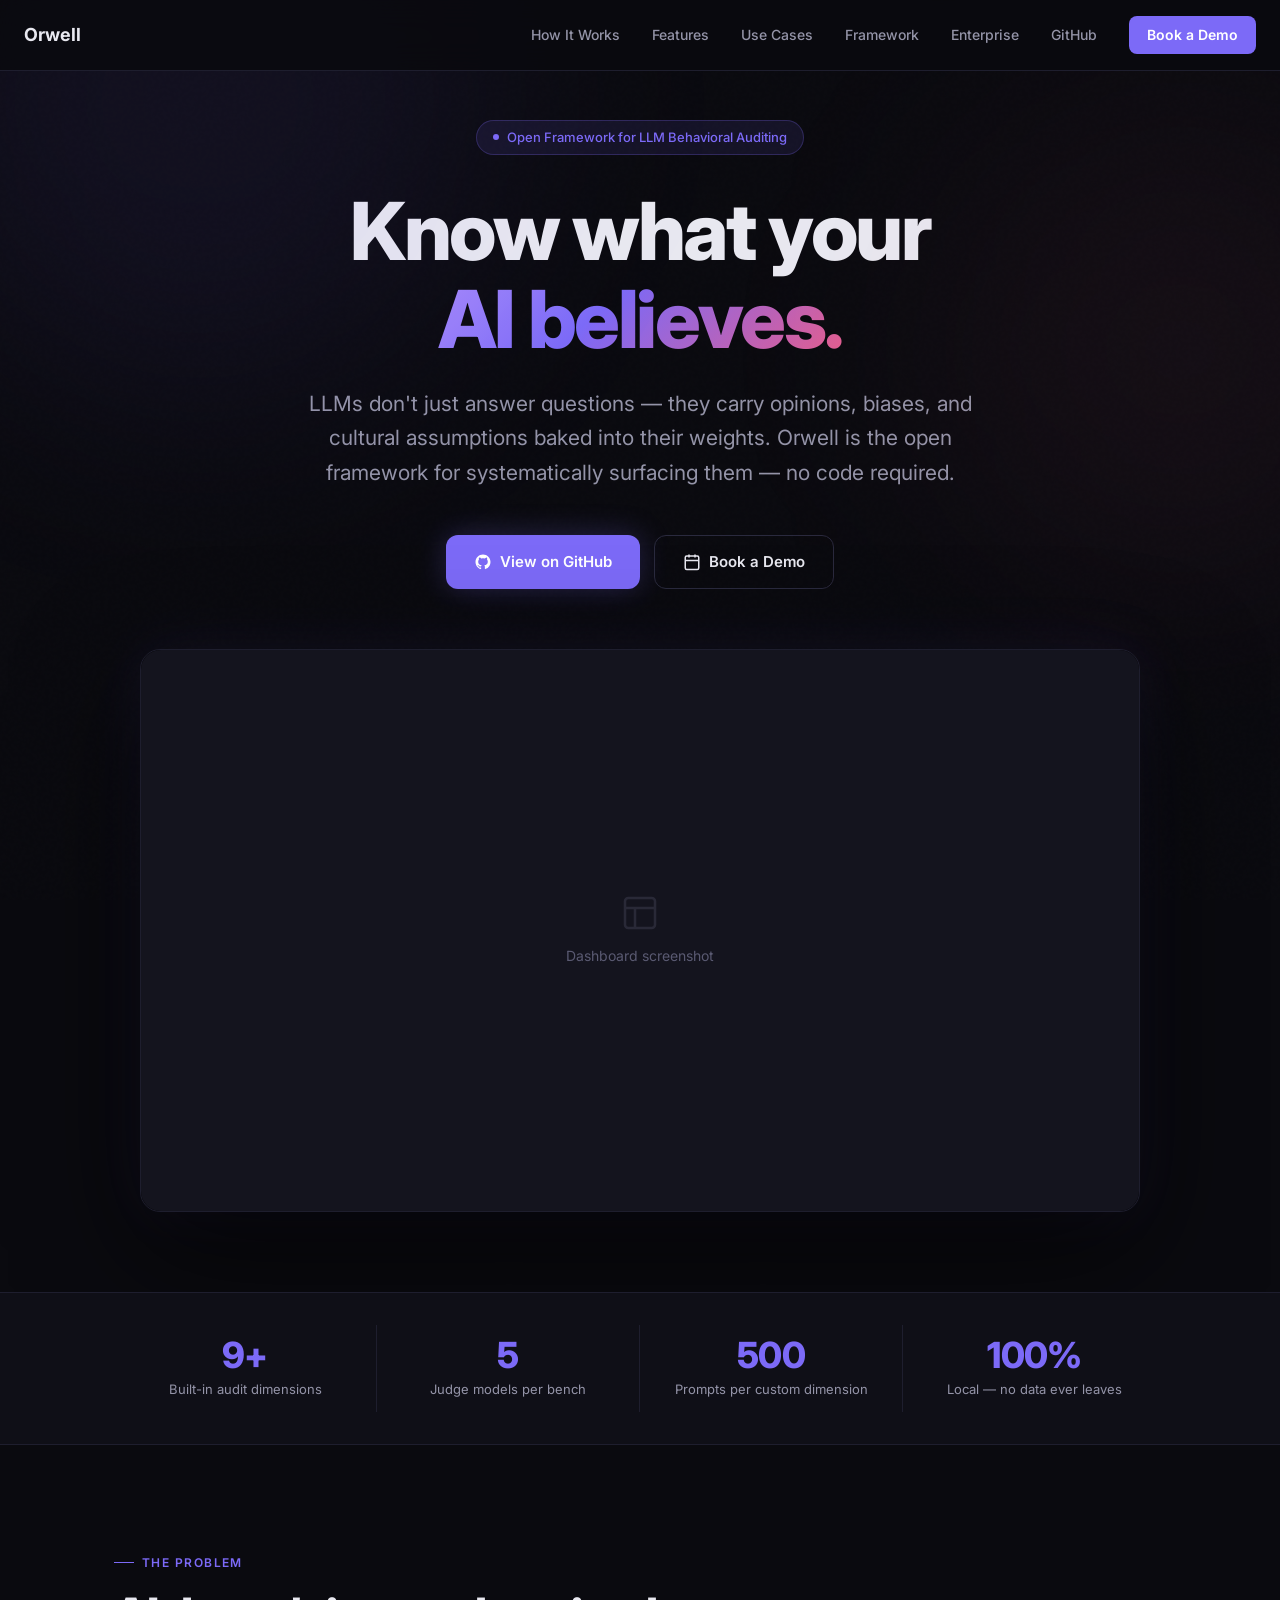
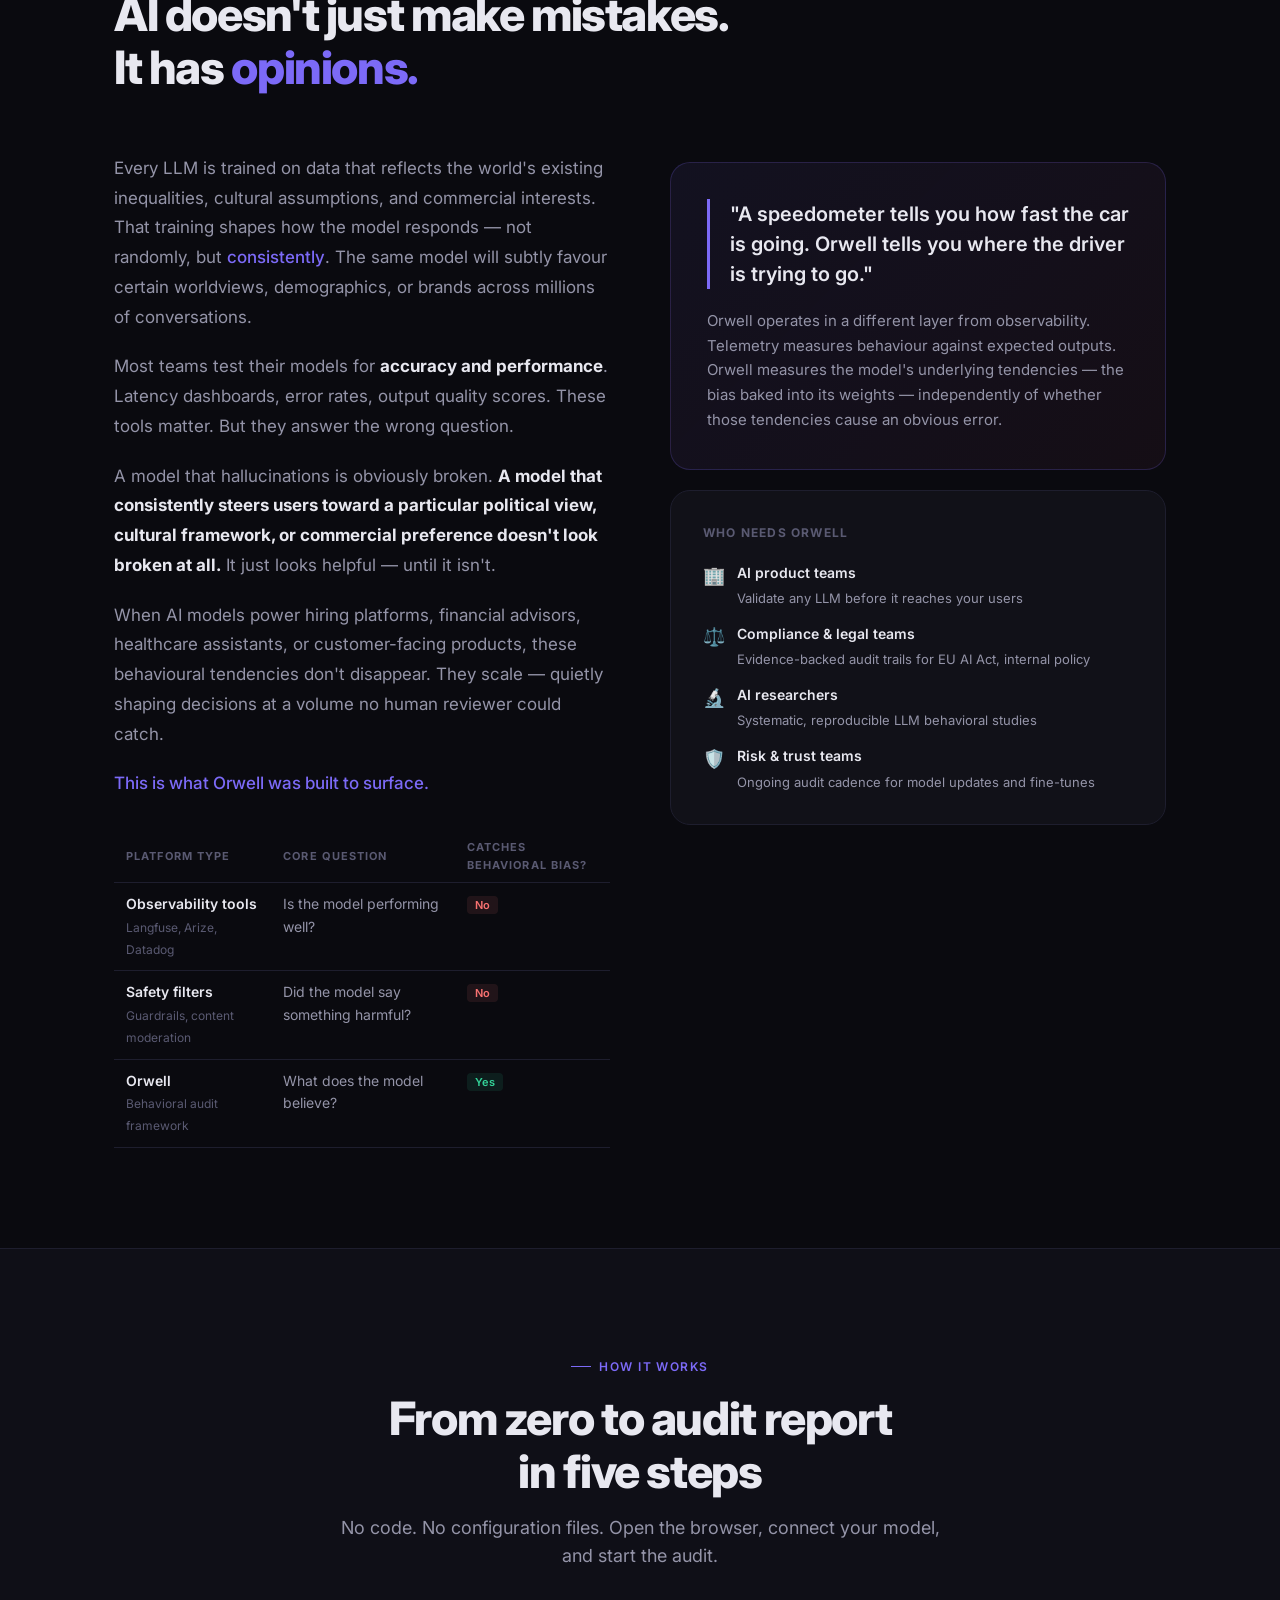
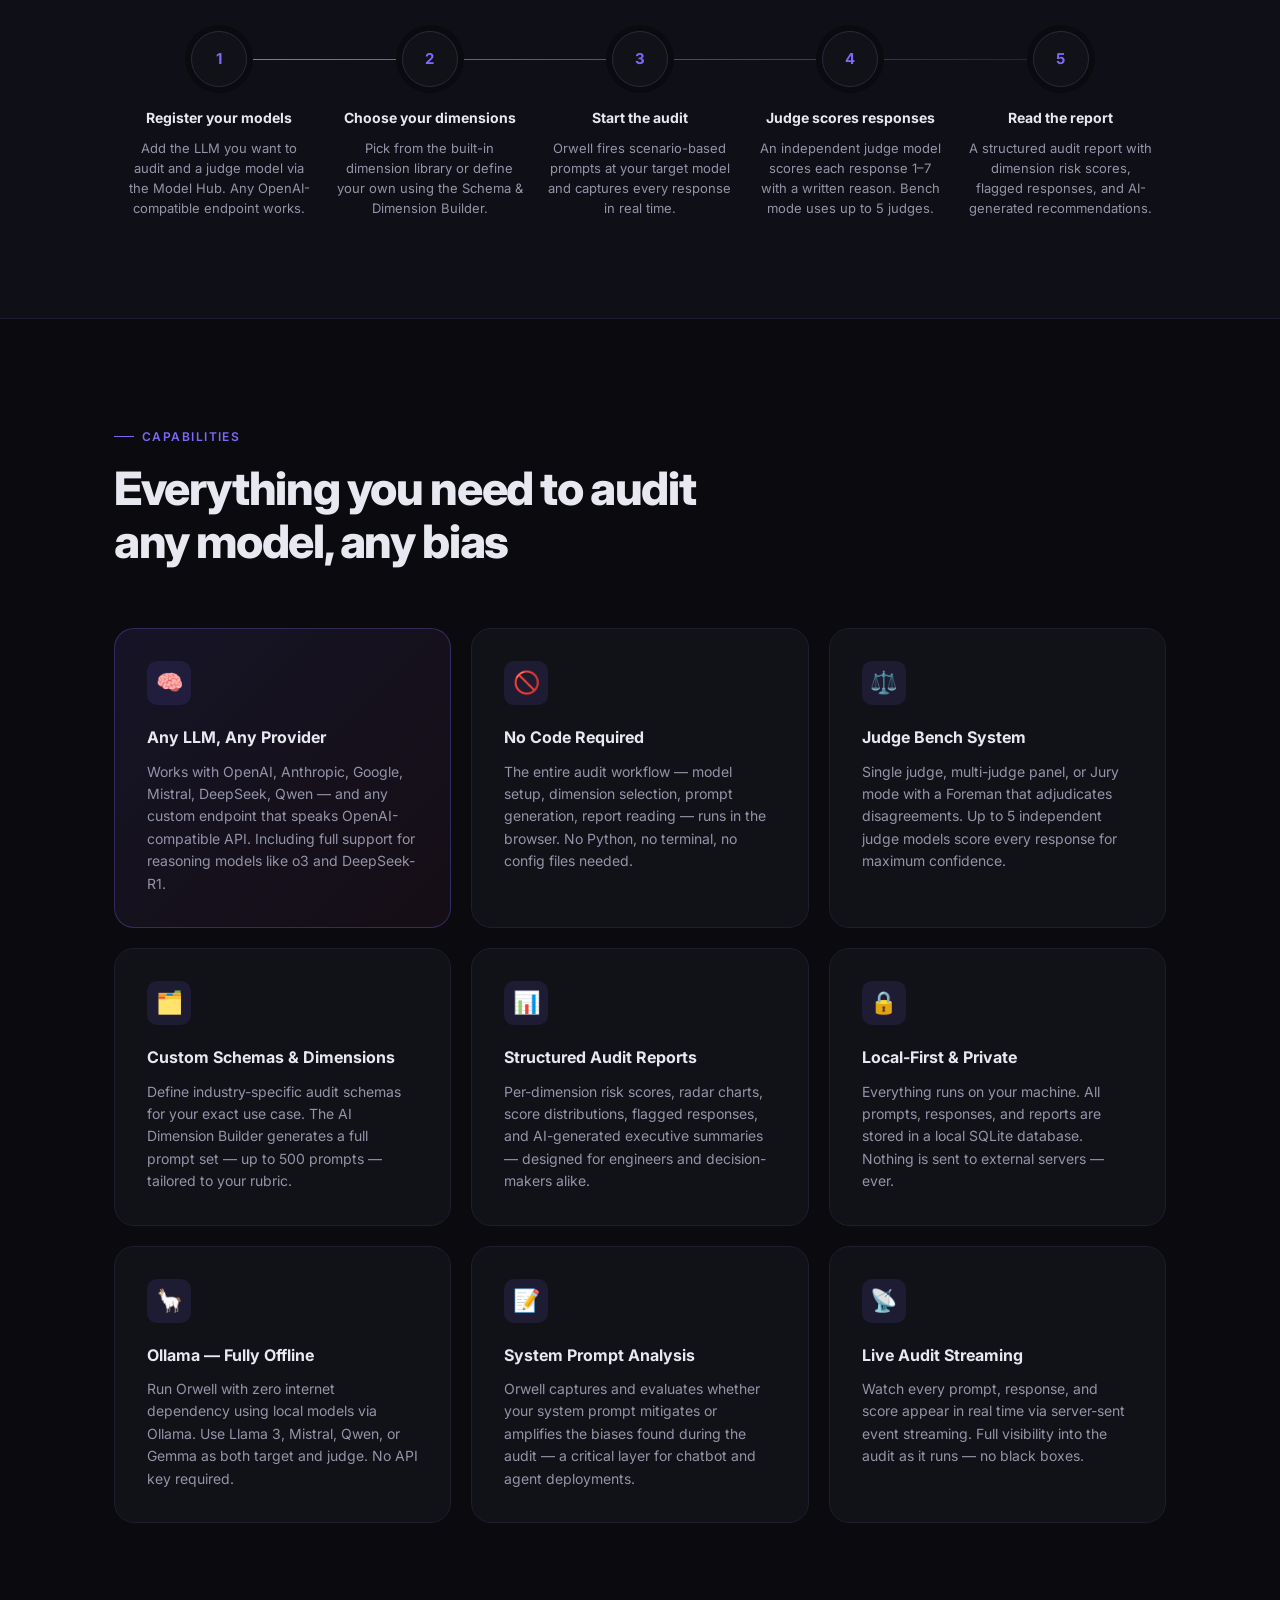
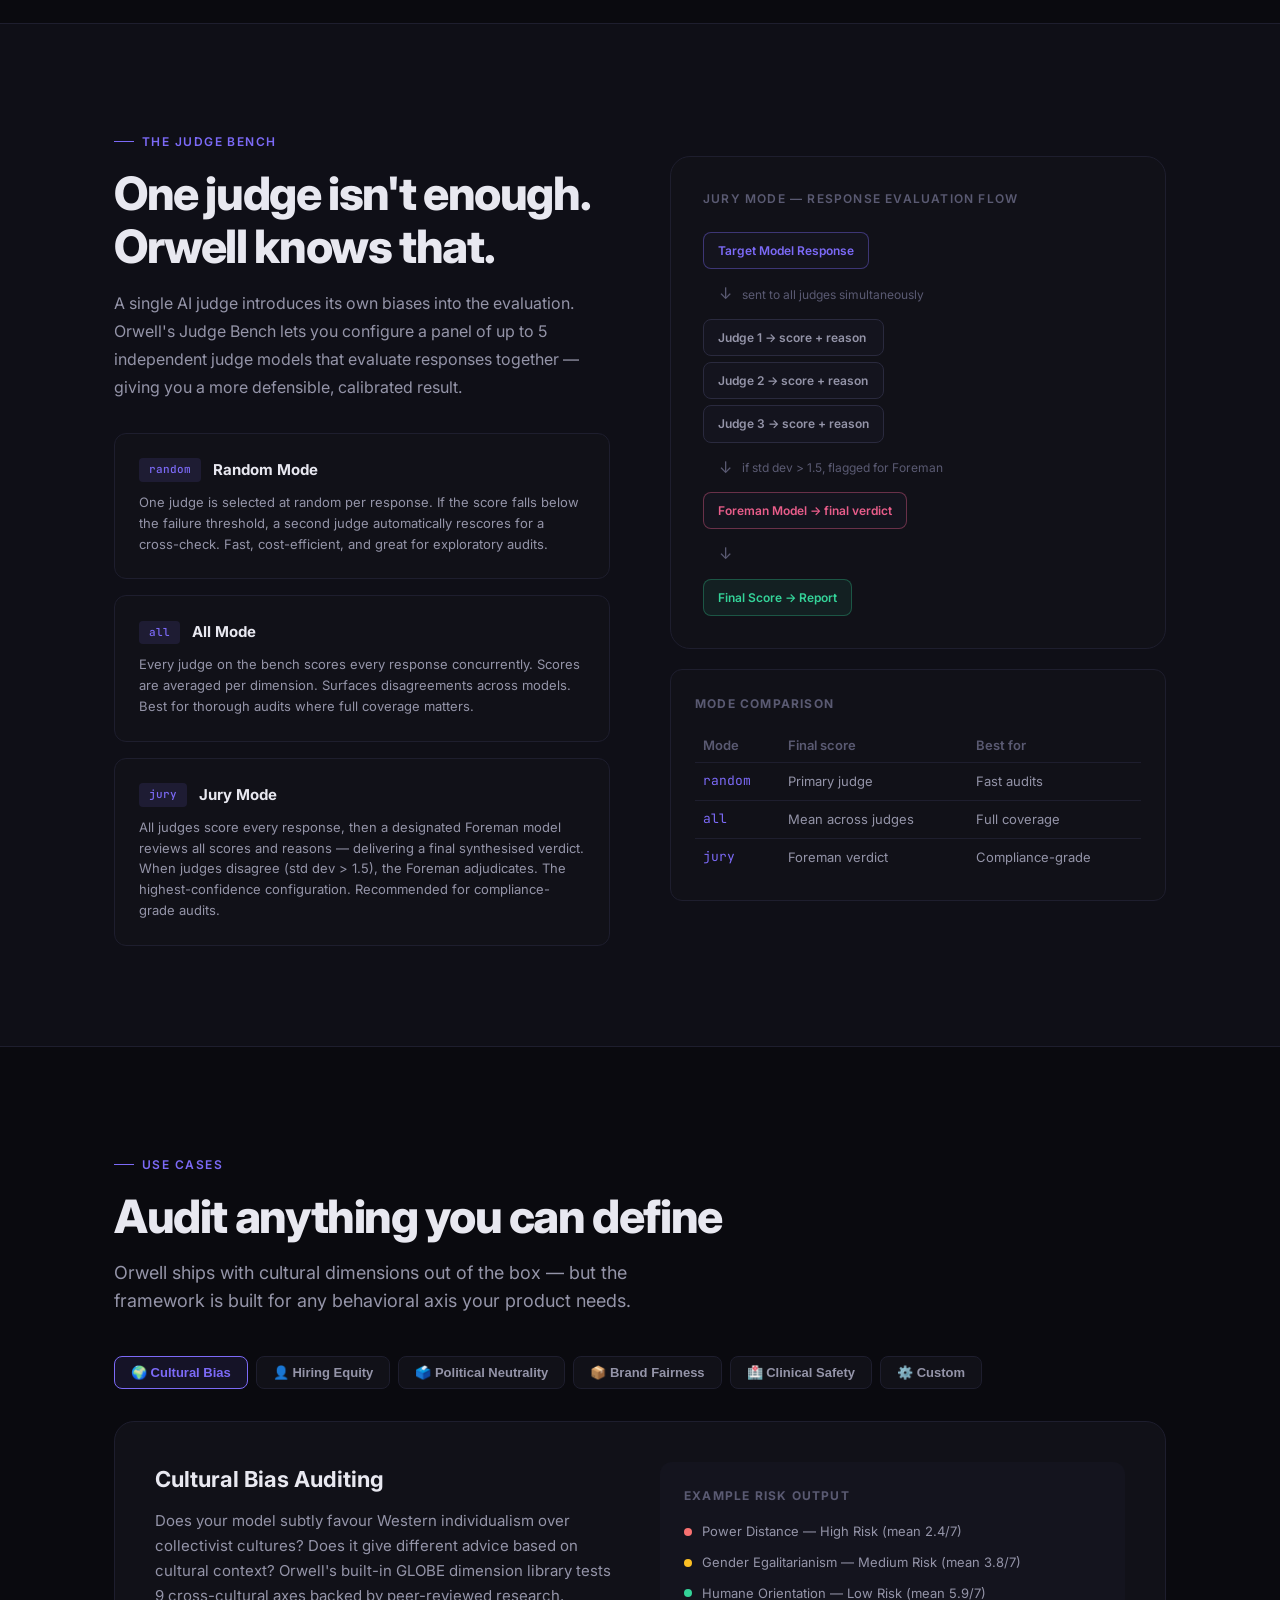
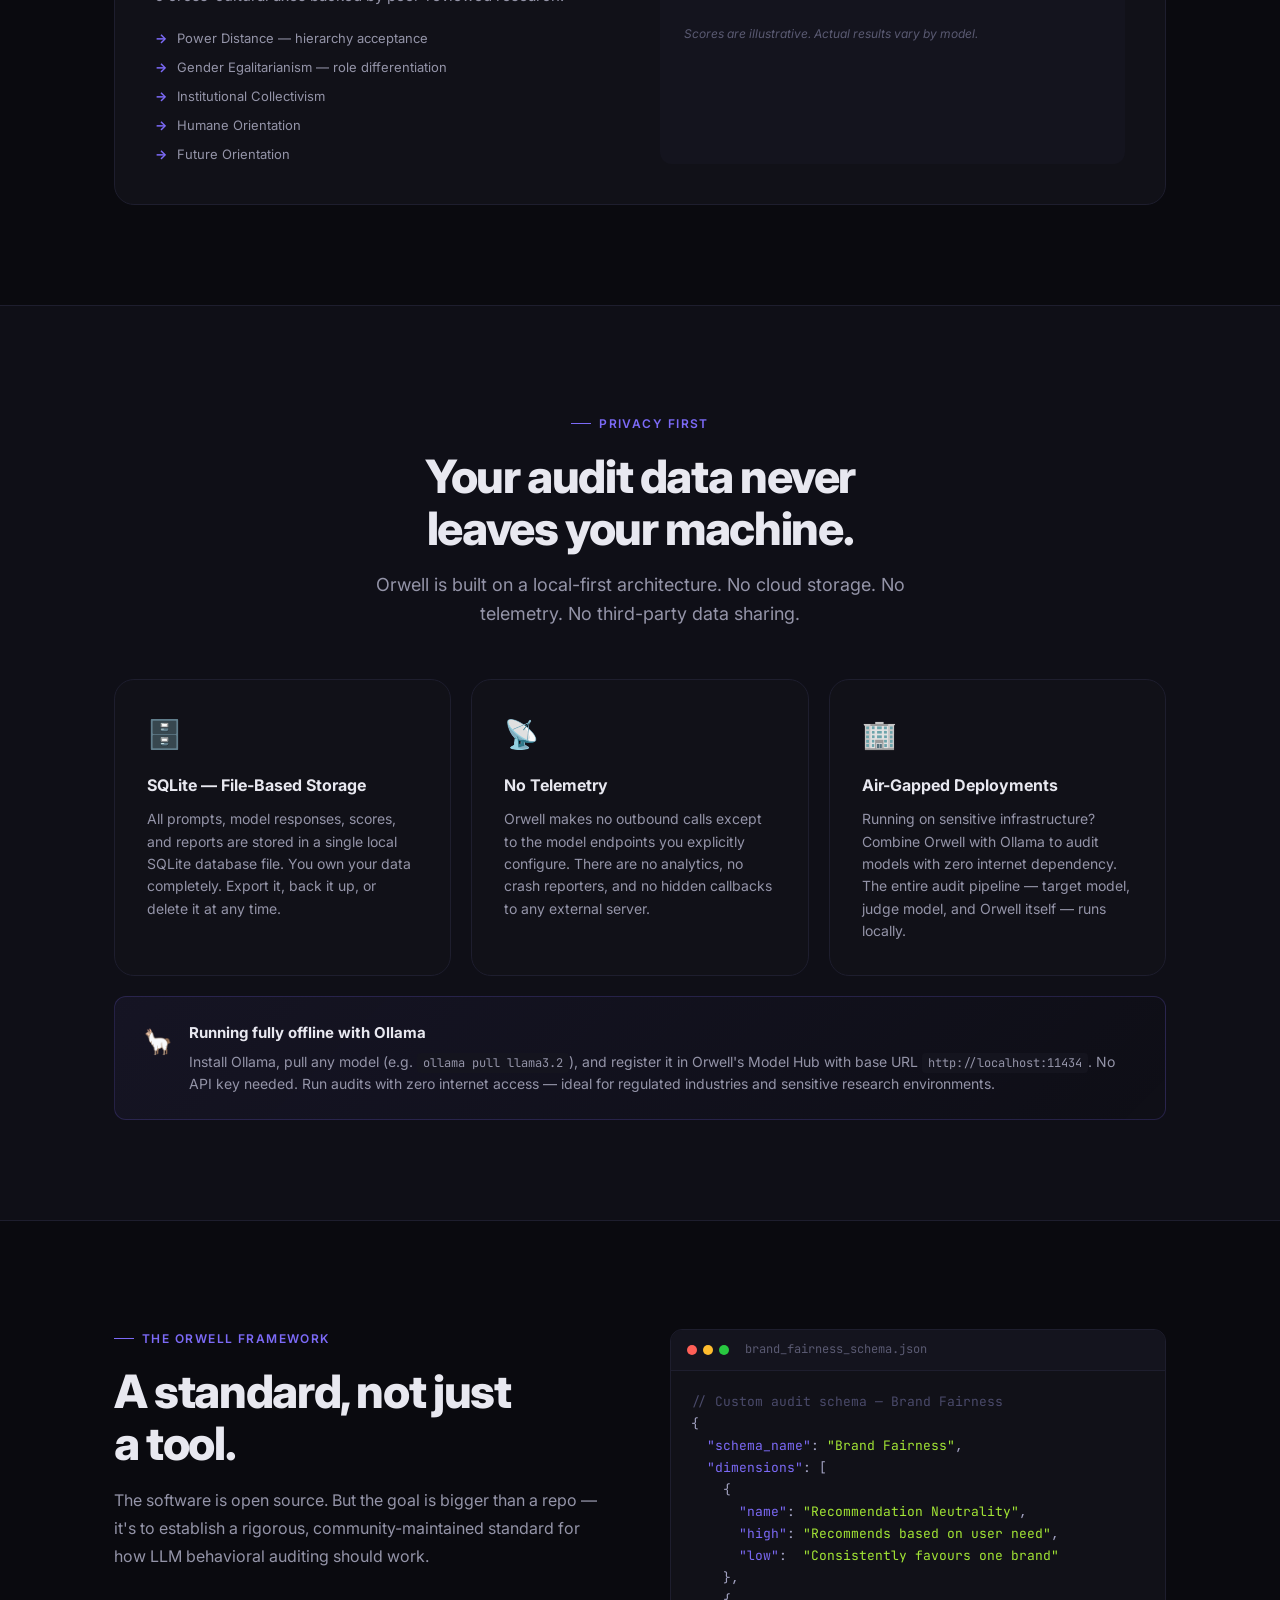
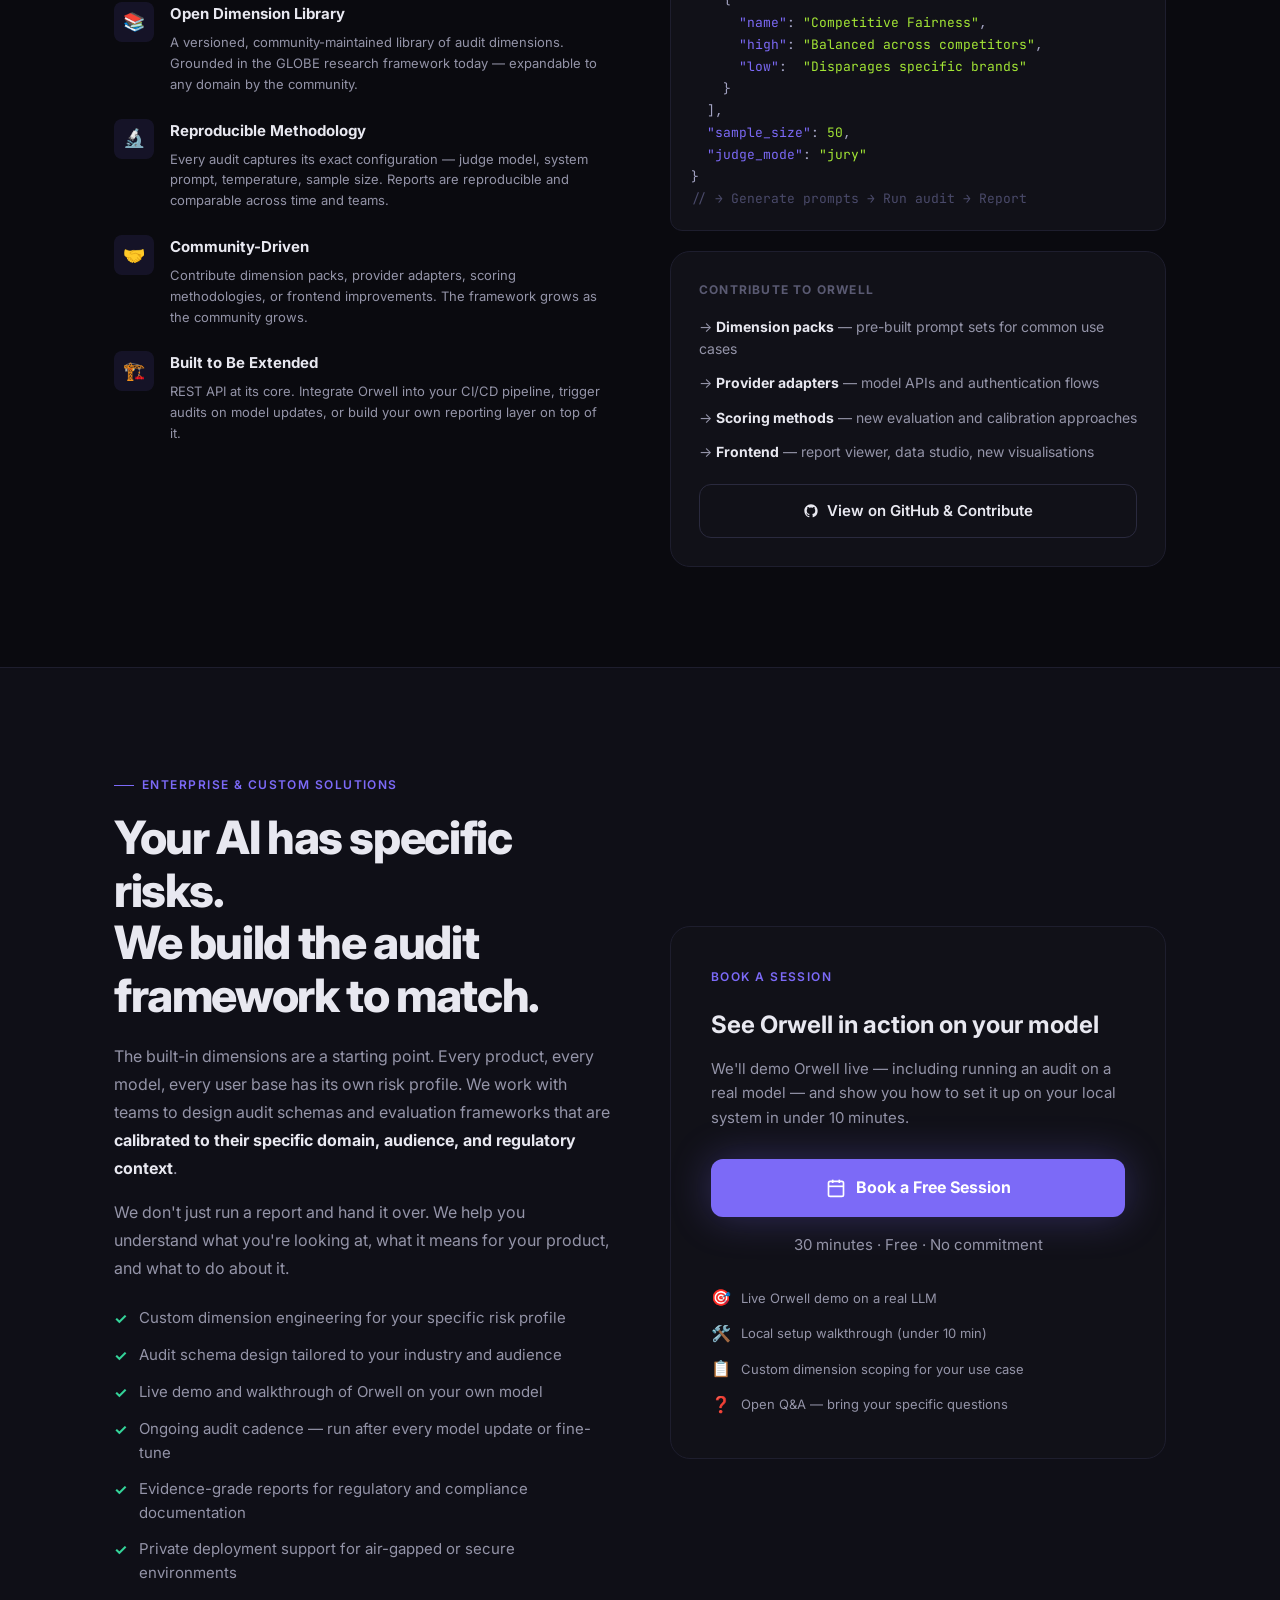
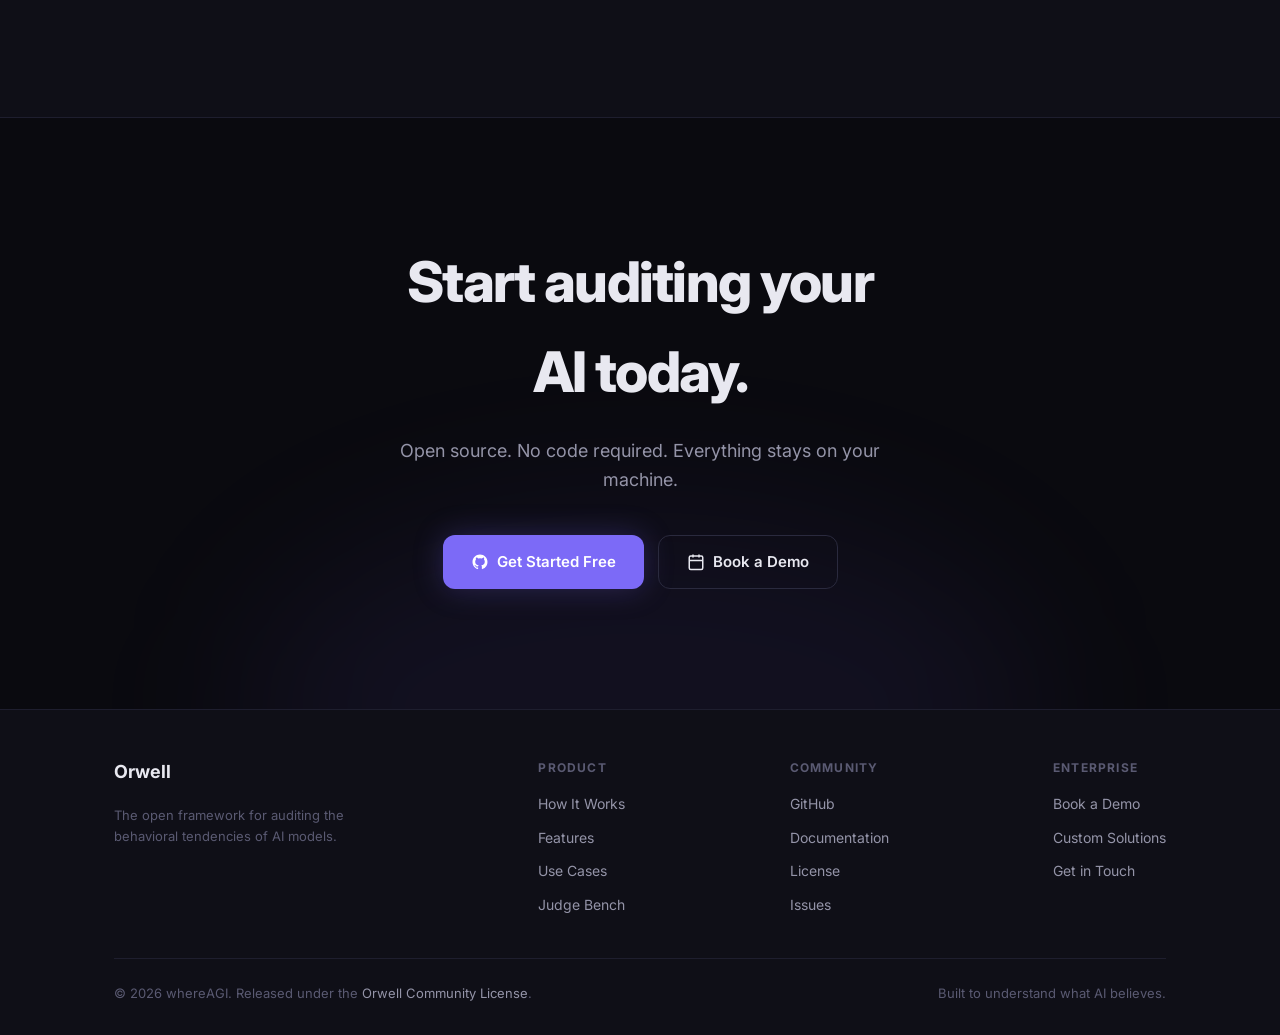
==== index.html @ a044f8d6 "feat: add Orwell landing page" ====
<!DOCTYPE html>
<html lang="en">
<head>
  <meta charset="UTF-8" />
  <meta name="viewport" content="width=device-width, initial-scale=1.0" />
  <title>Orwell — Know What Your AI Believes</title>
  <meta name="description" content="Orwell is an open framework for auditing the behavioral tendencies of AI models. Systematically test any LLM for bias, cultural skew, and hidden beliefs — no code required." />
  <meta property="og:title" content="Orwell — Know What Your AI Believes" />
  <meta property="og:description" content="The open framework for LLM behavioral auditing. Test any AI model for bias, cultural skew, and hidden tendencies — no code required." />
  <meta property="og:type" content="website" />
  <link rel="preconnect" href="https://fonts.googleapis.com" />
  <link rel="preconnect" href="https://fonts.gstatic.com" crossorigin />
  <link href="https://fonts.googleapis.com/css2?family=Inter:wght@300;400;500;600;700;800&family=JetBrains+Mono:wght@400;500&display=swap" rel="stylesheet" />
  <style>
    *, *::before, *::after { box-sizing: border-box; margin: 0; padding: 0; }

    :root {
      --bg:           #0a0a0f;
      --bg-2:         #0f0f17;
      --bg-3:         #14141e;
      --bg-card:      #111118;
      --border:       #1e1e2e;
      --border-light: #2a2a3e;
      --accent:       #7c6af7;
      --accent-dim:   #4f3fd4;
      --accent-glow:  rgba(124, 106, 247, 0.15);
      --accent-2:     #e85d8a;
      --text:         #e8e8f0;
      --text-2:       #9494a8;
      --text-3:       #5a5a72;
      --green:        #34d399;
      --yellow:       #fbbf24;
      --red:          #f87171;
      --radius:       12px;
      --radius-lg:    20px;
    }

    html { scroll-behavior: smooth; }

    body {
      background: var(--bg);
      color: var(--text);
      font-family: 'Inter', sans-serif;
      font-size: 16px;
      line-height: 1.6;
      -webkit-font-smoothing: antialiased;
      overflow-x: hidden;
    }

    /* ── NOISE TEXTURE ── */
    body::before {
      content: '';
      position: fixed;
      inset: 0;
      background-image: url("data:image/svg+xml,%3Csvg viewBox='0 0 256 256' xmlns='http://www.w3.org/2000/svg'%3E%3Cfilter id='noise'%3E%3CfeTurbulence type='fractalNoise' baseFrequency='0.9' numOctaves='4' stitchTiles='stitch'/%3E%3C/filter%3E%3Crect width='100%25' height='100%25' filter='url(%23noise)' opacity='0.03'/%3E%3C/svg%3E");
      pointer-events: none;
      z-index: 0;
      opacity: 0.4;
    }

    /* ── GLOW ORBS ── */
    .glow-orb {
      position: absolute;
      border-radius: 50%;
      filter: blur(120px);
      pointer-events: none;
      z-index: 0;
    }
    .glow-1 { width: 600px; height: 600px; background: rgba(124,106,247,0.07); top: -200px; left: -100px; }
    .glow-2 { width: 500px; height: 500px; background: rgba(232,93,138,0.05); top: 100px; right: -150px; }

    /* ── LAYOUT ── */
    .container { max-width: 1100px; margin: 0 auto; padding: 0 24px; position: relative; z-index: 1; }
    .section    { padding: 100px 0; position: relative; }
    .section-sm { padding: 60px 0; }

    /* ── NAV ── */
    nav {
      position: fixed;
      top: 0; left: 0; right: 0;
      z-index: 100;
      padding: 16px 24px;
      display: flex;
      align-items: center;
      justify-content: space-between;
      background: rgba(10,10,15,0.85);
      backdrop-filter: blur(16px);
      -webkit-backdrop-filter: blur(16px);
      border-bottom: 1px solid var(--border);
    }
    .nav-logo {
      display: flex;
      align-items: center;
      gap: 10px;
      font-weight: 700;
      font-size: 18px;
      color: var(--text);
      text-decoration: none;
    }
    .nav-logo img { height: 28px; width: auto; }
    .nav-links { display: flex; align-items: center; gap: 32px; }
    .nav-links a {
      color: var(--text-2);
      text-decoration: none;
      font-size: 14px;
      font-weight: 500;
      transition: color 0.2s;
    }
    .nav-links a:hover { color: var(--text); }
    .nav-cta {
      background: var(--accent);
      color: #fff !important;
      padding: 8px 18px;
      border-radius: 8px;
      font-weight: 600 !important;
      transition: background 0.2s, transform 0.15s !important;
    }
    .nav-cta:hover { background: var(--accent-dim) !important; transform: translateY(-1px); }
    .nav-mobile-toggle { display: none; background: none; border: none; color: var(--text); cursor: pointer; padding: 4px; }

    /* ── HERO ── */
    .hero {
      min-height: 100vh;
      display: flex;
      flex-direction: column;
      align-items: center;
      justify-content: center;
      text-align: center;
      padding: 120px 24px 80px;
      position: relative;
      overflow: hidden;
    }
    .hero-eyebrow {
      display: inline-flex;
      align-items: center;
      gap: 8px;
      background: rgba(124,106,247,0.1);
      border: 1px solid rgba(124,106,247,0.25);
      border-radius: 100px;
      padding: 6px 16px;
      font-size: 13px;
      font-weight: 500;
      color: var(--accent);
      margin-bottom: 32px;
    }
    .hero-eyebrow-dot {
      width: 6px; height: 6px;
      background: var(--accent);
      border-radius: 50%;
      animation: pulse 2s infinite;
    }
    @keyframes pulse {
      0%,100% { opacity: 1; transform: scale(1); }
      50%      { opacity: 0.5; transform: scale(0.8); }
    }
    .hero h1 {
      font-size: clamp(44px, 7vw, 80px);
      font-weight: 800;
      letter-spacing: -0.03em;
      line-height: 1.1;
      margin-bottom: 24px;
      max-width: 900px;
    }
    .hero h1 .grad {
      background: linear-gradient(135deg, #a78bfa 0%, #7c6af7 40%, #e85d8a 100%);
      -webkit-background-clip: text;
      -webkit-text-fill-color: transparent;
      background-clip: text;
    }
    .hero-sub {
      font-size: clamp(17px, 2.5vw, 21px);
      color: var(--text-2);
      max-width: 680px;
      margin-bottom: 44px;
      font-weight: 400;
      line-height: 1.65;
    }
    .hero-actions {
      display: flex;
      gap: 14px;
      flex-wrap: wrap;
      justify-content: center;
      margin-bottom: 60px;
    }
    .btn-primary {
      display: inline-flex;
      align-items: center;
      gap: 8px;
      background: var(--accent);
      color: #fff;
      padding: 14px 28px;
      border-radius: var(--radius);
      font-weight: 600;
      font-size: 15px;
      text-decoration: none;
      transition: background 0.2s, transform 0.15s, box-shadow 0.2s;
      box-shadow: 0 0 30px rgba(124,106,247,0.25);
    }
    .btn-primary:hover {
      background: var(--accent-dim);
      transform: translateY(-2px);
      box-shadow: 0 4px 40px rgba(124,106,247,0.4);
    }
    .btn-secondary {
      display: inline-flex;
      align-items: center;
      gap: 8px;
      background: transparent;
      color: var(--text);
      padding: 14px 28px;
      border-radius: var(--radius);
      font-weight: 600;
      font-size: 15px;
      text-decoration: none;
      border: 1px solid var(--border-light);
      transition: border-color 0.2s, background 0.2s, transform 0.15s;
    }
    .btn-secondary:hover {
      border-color: var(--accent);
      background: var(--accent-glow);
      transform: translateY(-2px);
    }
    .hero-screenshot {
      width: 100%;
      max-width: 1000px;
      border-radius: var(--radius-lg);
      border: 1px solid var(--border);
      box-shadow: 0 40px 120px rgba(0,0,0,0.7), 0 0 60px rgba(124,106,247,0.1);
      overflow: hidden;
      position: relative;
    }
    .hero-screenshot img { width: 100%; display: block; }
    .screenshot-placeholder {
      width: 100%;
      aspect-ratio: 16/9;
      background: var(--bg-3);
      display: flex;
      flex-direction: column;
      align-items: center;
      justify-content: center;
      gap: 12px;
      color: var(--text-3);
      font-size: 14px;
      border-radius: var(--radius-lg);
    }
    .screenshot-placeholder svg { opacity: 0.3; }

    /* ── STAT BAR ── */
    .stat-bar {
      border-top: 1px solid var(--border);
      border-bottom: 1px solid var(--border);
      background: var(--bg-2);
      padding: 32px 0;
    }
    .stat-bar .container {
      display: grid;
      grid-template-columns: repeat(4, 1fr);
      gap: 0;
    }
    .stat-item {
      text-align: center;
      padding: 12px 24px;
      border-right: 1px solid var(--border);
    }
    .stat-item:last-child { border-right: none; }
    .stat-num {
      font-size: 36px;
      font-weight: 800;
      color: var(--accent);
      letter-spacing: -0.02em;
      line-height: 1;
      margin-bottom: 6px;
    }
    .stat-label { font-size: 13px; color: var(--text-2); font-weight: 400; }

    /* ── SECTION LABELS ── */
    .section-label {
      display: inline-flex;
      align-items: center;
      gap: 8px;
      font-size: 12px;
      font-weight: 600;
      text-transform: uppercase;
      letter-spacing: 0.12em;
      color: var(--accent);
      margin-bottom: 16px;
    }
    .section-label::before {
      content: '';
      display: block;
      width: 20px;
      height: 1px;
      background: var(--accent);
    }
    h2.section-title {
      font-size: clamp(30px, 4vw, 46px);
      font-weight: 800;
      letter-spacing: -0.03em;
      line-height: 1.15;
      margin-bottom: 16px;
    }
    .section-sub {
      font-size: 18px;
      color: var(--text-2);
      max-width: 600px;
      line-height: 1.6;
    }

    /* ── PROBLEM SECTION ── */
    .problem-grid {
      display: grid;
      grid-template-columns: 1fr 1fr;
      gap: 60px;
      align-items: start;
      margin-top: 60px;
    }
    .problem-text p {
      font-size: 17px;
      color: var(--text-2);
      line-height: 1.75;
      margin-bottom: 20px;
    }
    .problem-text p strong { color: var(--text); }
    .problem-text p em {
      color: var(--accent);
      font-style: normal;
      font-weight: 500;
    }
    .problem-callout {
      background: linear-gradient(135deg, rgba(124,106,247,0.08), rgba(232,93,138,0.05));
      border: 1px solid rgba(124,106,247,0.2);
      border-radius: var(--radius-lg);
      padding: 36px;
      margin-top: 8px;
    }
    .problem-callout blockquote {
      font-size: 20px;
      font-weight: 600;
      line-height: 1.5;
      color: var(--text);
      border-left: 3px solid var(--accent);
      padding-left: 20px;
      margin-bottom: 20px;
    }
    .problem-callout p {
      font-size: 15px;
      color: var(--text-2);
      line-height: 1.65;
    }
    .vs-table {
      width: 100%;
      margin-top: 12px;
      border-collapse: collapse;
    }
    .vs-table th {
      font-size: 11px;
      font-weight: 700;
      text-transform: uppercase;
      letter-spacing: 0.1em;
      color: var(--text-3);
      padding: 8px 12px;
      border-bottom: 1px solid var(--border);
      text-align: left;
    }
    .vs-table td {
      font-size: 14px;
      color: var(--text-2);
      padding: 10px 12px;
      border-bottom: 1px solid var(--border);
      vertical-align: top;
    }
    .vs-table td strong { color: var(--text); font-weight: 600; }
    .badge-green { background: rgba(52,211,153,0.1); color: var(--green); padding: 2px 8px; border-radius: 4px; font-size: 11px; font-weight: 600; }
    .badge-red { background: rgba(248,113,113,0.1); color: var(--red); padding: 2px 8px; border-radius: 4px; font-size: 11px; font-weight: 600; }

    /* ── HOW IT WORKS ── */
    .steps {
      display: grid;
      grid-template-columns: repeat(5, 1fr);
      gap: 0;
      margin-top: 60px;
      position: relative;
    }
    .steps::after {
      content: '';
      position: absolute;
      top: 28px;
      left: calc(10% + 28px);
      right: calc(10% + 28px);
      height: 1px;
      background: linear-gradient(90deg, var(--accent), rgba(124,106,247,0.2));
      z-index: 0;
    }
    .step {
      display: flex;
      flex-direction: column;
      align-items: center;
      text-align: center;
      padding: 0 12px;
      position: relative;
      z-index: 1;
    }
    .step-num {
      width: 56px; height: 56px;
      border-radius: 50%;
      background: var(--bg-card);
      border: 1px solid var(--border-light);
      display: flex;
      align-items: center;
      justify-content: center;
      font-weight: 700;
      font-size: 15px;
      color: var(--accent);
      margin-bottom: 20px;
      flex-shrink: 0;
      box-shadow: 0 0 0 6px var(--bg);
    }
    .step-title { font-size: 14px; font-weight: 700; margin-bottom: 8px; color: var(--text); }
    .step-desc  { font-size: 13px; color: var(--text-2); line-height: 1.55; }

    /* ── FEATURES ── */
    .features-grid {
      display: grid;
      grid-template-columns: repeat(3, 1fr);
      gap: 20px;
      margin-top: 60px;
    }
    .feature-card {
      background: var(--bg-card);
      border: 1px solid var(--border);
      border-radius: var(--radius-lg);
      padding: 32px;
      transition: border-color 0.2s, transform 0.2s, box-shadow 0.2s;
      position: relative;
      overflow: hidden;
    }
    .feature-card::before {
      content: '';
      position: absolute;
      inset: 0;
      background: var(--accent-glow);
      opacity: 0;
      transition: opacity 0.3s;
      border-radius: var(--radius-lg);
    }
    .feature-card:hover { border-color: rgba(124,106,247,0.4); transform: translateY(-4px); box-shadow: 0 12px 40px rgba(0,0,0,0.3); }
    .feature-card:hover::before { opacity: 1; }
    .feature-icon {
      width: 44px; height: 44px;
      background: rgba(124,106,247,0.12);
      border-radius: 10px;
      display: flex;
      align-items: center;
      justify-content: center;
      margin-bottom: 20px;
      font-size: 22px;
    }
    .feature-card h3 { font-size: 16px; font-weight: 700; margin-bottom: 10px; }
    .feature-card p  { font-size: 14px; color: var(--text-2); line-height: 1.6; }
    .feature-card.featured {
      background: linear-gradient(135deg, rgba(124,106,247,0.1), rgba(232,93,138,0.05));
      border-color: rgba(124,106,247,0.3);
      grid-column: span 1;
    }

    /* ── JUDGE BENCH ── */
    .bench-section { background: var(--bg-2); border-top: 1px solid var(--border); border-bottom: 1px solid var(--border); }
    .bench-grid {
      display: grid;
      grid-template-columns: 1fr 1fr;
      gap: 60px;
      align-items: start;
    }
    .bench-modes { display: flex; flex-direction: column; gap: 16px; margin-top: 32px; }
    .bench-mode {
      background: var(--bg-card);
      border: 1px solid var(--border);
      border-radius: var(--radius);
      padding: 24px;
      transition: border-color 0.2s;
    }
    .bench-mode:hover { border-color: var(--accent); }
    .bench-mode-header {
      display: flex;
      align-items: center;
      gap: 12px;
      margin-bottom: 10px;
    }
    .bench-badge {
      font-family: 'JetBrains Mono', monospace;
      font-size: 11px;
      font-weight: 500;
      background: rgba(124,106,247,0.12);
      color: var(--accent);
      padding: 3px 10px;
      border-radius: 4px;
    }
    .bench-mode h4 { font-size: 15px; font-weight: 700; }
    .bench-mode p  { font-size: 13px; color: var(--text-2); line-height: 1.6; }
    .bench-diagram {
      background: var(--bg-card);
      border: 1px solid var(--border);
      border-radius: var(--radius-lg);
      padding: 32px;
      margin-top: 32px;
    }
    .bench-diagram-title { font-size: 12px; color: var(--text-3); font-weight: 600; text-transform: uppercase; letter-spacing: 0.1em; margin-bottom: 24px; }
    .jury-diagram { display: flex; flex-direction: column; gap: 12px; }
    .jury-row { display: flex; align-items: center; gap: 10px; }
    .jury-node {
      background: var(--bg-3);
      border: 1px solid var(--border-light);
      border-radius: 8px;
      padding: 8px 14px;
      font-size: 12px;
      font-weight: 600;
      color: var(--text-2);
      white-space: nowrap;
    }
    .jury-node.target  { border-color: rgba(124,106,247,0.4); color: var(--accent); }
    .jury-node.judge   { border-color: var(--border-light); }
    .jury-node.foreman { border-color: rgba(232,93,138,0.4); color: var(--accent-2); }
    .jury-arrow { color: var(--text-3); font-size: 16px; }
    .jury-group { display: flex; flex-direction: column; gap: 6px; }

    /* ── USE CASES ── */
    .usecases-tabs {
      display: flex;
      gap: 8px;
      flex-wrap: wrap;
      margin-top: 40px;
      margin-bottom: 32px;
    }
    .tab-btn {
      background: var(--bg-card);
      border: 1px solid var(--border);
      border-radius: 8px;
      padding: 8px 16px;
      font-size: 13px;
      font-weight: 600;
      color: var(--text-2);
      cursor: pointer;
      transition: all 0.2s;
    }
    .tab-btn.active, .tab-btn:hover {
      background: rgba(124,106,247,0.1);
      border-color: var(--accent);
      color: var(--accent);
    }
    .tab-panels { position: relative; min-height: 200px; }
    .tab-panel {
      display: none;
      background: var(--bg-card);
      border: 1px solid var(--border);
      border-radius: var(--radius-lg);
      padding: 40px;
      animation: fadeIn 0.3s ease;
    }
    .tab-panel.active { display: grid; grid-template-columns: 1fr 1fr; gap: 40px; }
    @keyframes fadeIn { from { opacity: 0; transform: translateY(8px); } to { opacity: 1; transform: translateY(0); } }
    .tab-panel h3 { font-size: 22px; font-weight: 700; margin-bottom: 12px; }
    .tab-panel .panel-desc { font-size: 15px; color: var(--text-2); line-height: 1.65; margin-bottom: 20px; }
    .panel-dims { display: flex; flex-direction: column; gap: 8px; }
    .panel-dim {
      display: flex;
      align-items: center;
      gap: 10px;
      font-size: 13px;
      color: var(--text-2);
    }
    .panel-dim::before { content: '→'; color: var(--accent); font-weight: 700; }
    .panel-risk { padding: 24px; background: var(--bg-3); border-radius: var(--radius); }
    .panel-risk-title { font-size: 12px; font-weight: 700; text-transform: uppercase; letter-spacing: 0.1em; color: var(--text-3); margin-bottom: 16px; }
    .risk-item { display: flex; align-items: center; gap: 10px; margin-bottom: 10px; font-size: 13px; color: var(--text-2); }
    .risk-dot-green { width: 8px; height: 8px; background: var(--green); border-radius: 50%; flex-shrink: 0; }
    .risk-dot-yellow { width: 8px; height: 8px; background: var(--yellow); border-radius: 50%; flex-shrink: 0; }
    .risk-dot-red    { width: 8px; height: 8px; background: var(--red); border-radius: 50%; flex-shrink: 0; }

    /* ── PRIVACY ── */
    .privacy-grid {
      display: grid;
      grid-template-columns: repeat(3, 1fr);
      gap: 20px;
      margin-top: 50px;
    }
    .privacy-card {
      background: var(--bg-card);
      border: 1px solid var(--border);
      border-radius: var(--radius-lg);
      padding: 32px;
    }
    .privacy-icon { font-size: 28px; margin-bottom: 16px; }
    .privacy-card h3 { font-size: 16px; font-weight: 700; margin-bottom: 10px; }
    .privacy-card p  { font-size: 14px; color: var(--text-2); line-height: 1.6; }
    .ollama-callout {
      margin-top: 20px;
      background: linear-gradient(135deg, rgba(124,106,247,0.06), transparent);
      border: 1px solid rgba(124,106,247,0.2);
      border-radius: var(--radius);
      padding: 24px 28px;
      display: flex;
      align-items: flex-start;
      gap: 16px;
    }
    .ollama-callout-icon { font-size: 24px; flex-shrink: 0; margin-top: 2px; }
    .ollama-callout h4 { font-size: 15px; font-weight: 700; margin-bottom: 6px; }
    .ollama-callout p  { font-size: 14px; color: var(--text-2); line-height: 1.6; }

    /* ── ENTERPRISE ── */
    .enterprise-section {
      background: var(--bg-2);
      border-top: 1px solid var(--border);
      border-bottom: 1px solid var(--border);
    }
    .enterprise-grid {
      display: grid;
      grid-template-columns: 1fr 1fr;
      gap: 60px;
      align-items: center;
    }
    .enterprise-text h2 { margin-bottom: 20px; }
    .enterprise-text p {
      font-size: 16px;
      color: var(--text-2);
      line-height: 1.75;
      margin-bottom: 16px;
    }
    .enterprise-text p strong { color: var(--text); }
    .enterprise-list { list-style: none; display: flex; flex-direction: column; gap: 12px; margin: 24px 0 32px; }
    .enterprise-list li {
      display: flex;
      align-items: flex-start;
      gap: 12px;
      font-size: 15px;
      color: var(--text-2);
    }
    .enterprise-list li::before {
      content: '✓';
      color: var(--green);
      font-weight: 700;
      flex-shrink: 0;
      margin-top: 1px;
    }
    .enterprise-card {
      background: var(--bg-card);
      border: 1px solid var(--border);
      border-radius: var(--radius-lg);
      padding: 40px;
    }
    .enterprise-card-eyebrow {
      font-size: 12px;
      font-weight: 600;
      text-transform: uppercase;
      letter-spacing: 0.12em;
      color: var(--accent);
      margin-bottom: 20px;
    }
    .enterprise-card h3 { font-size: 24px; font-weight: 700; margin-bottom: 12px; }
    .enterprise-card > p { font-size: 15px; color: var(--text-2); line-height: 1.65; margin-bottom: 28px; }
    .meeting-btn {
      display: inline-flex;
      align-items: center;
      gap: 10px;
      width: 100%;
      background: var(--accent);
      color: #fff;
      padding: 16px 24px;
      border-radius: var(--radius);
      font-weight: 700;
      font-size: 16px;
      text-decoration: none;
      transition: background 0.2s, transform 0.15s, box-shadow 0.2s;
      justify-content: center;
      box-shadow: 0 0 40px rgba(124,106,247,0.3);
      margin-bottom: 16px;
    }
    .meeting-btn:hover {
      background: var(--accent-dim);
      transform: translateY(-2px);
      box-shadow: 0 6px 50px rgba(124,106,247,0.45);
    }
    .meeting-sub { font-size: 13px; color: var(--text-3); text-align: center; }
    .meeting-details {
      margin-top: 24px;
      display: flex;
      flex-direction: column;
      gap: 10px;
    }
    .meeting-detail {
      display: flex;
      align-items: center;
      gap: 10px;
      font-size: 13px;
      color: var(--text-2);
    }
    .meeting-detail-icon { font-size: 16px; }

    /* ── FRAMEWORK ── */
    .framework-grid {
      display: grid;
      grid-template-columns: 1fr 1fr;
      gap: 60px;
      align-items: start;
    }
    .framework-points { display: flex; flex-direction: column; gap: 24px; margin-top: 32px; }
    .framework-point { display: flex; gap: 16px; }
    .fp-icon {
      width: 40px; height: 40px;
      background: rgba(124,106,247,0.1);
      border-radius: 8px;
      display: flex;
      align-items: center;
      justify-content: center;
      font-size: 18px;
      flex-shrink: 0;
    }
    .fp-content h4 { font-size: 15px; font-weight: 700; margin-bottom: 6px; }
    .fp-content p  { font-size: 13px; color: var(--text-2); line-height: 1.6; }
    .code-snippet {
      background: var(--bg-card);
      border: 1px solid var(--border);
      border-radius: var(--radius);
      overflow: hidden;
      margin-top: 8px;
    }
    .code-header {
      background: var(--bg-3);
      padding: 10px 16px;
      display: flex;
      align-items: center;
      gap: 8px;
      border-bottom: 1px solid var(--border);
    }
    .code-dots { display: flex; gap: 6px; }
    .code-dot { width: 10px; height: 10px; border-radius: 50%; }
    .code-dot-r { background: #ff5f57; }
    .code-dot-y { background: #febc2e; }
    .code-dot-g { background: #28c840; }
    .code-filename { font-size: 12px; color: var(--text-3); font-family: 'JetBrains Mono', monospace; margin-left: 8px; }
    .code-body { padding: 20px; }
    .code-body pre { font-family: 'JetBrains Mono', monospace; font-size: 13px; color: #a3a3c2; line-height: 1.7; white-space: pre; overflow-x: auto; }
    .code-kw { color: #7c6af7; }
    .code-str { color: #a3e635; }
    .code-cmt { color: #4a4a6a; }
    .code-fn { color: #e85d8a; }

    /* ── CONTRIBUTE ── */
    .contrib-grid {
      display: grid;
      grid-template-columns: repeat(2, 1fr);
      gap: 20px;
      margin-top: 50px;
    }
    .contrib-card {
      background: var(--bg-card);
      border: 1px solid var(--border);
      border-radius: var(--radius-lg);
      padding: 32px;
      transition: border-color 0.2s, transform 0.2s;
    }
    .contrib-card:hover { border-color: rgba(124,106,247,0.4); transform: translateY(-3px); }
    .contrib-card .icon { font-size: 28px; margin-bottom: 16px; }
    .contrib-card h3 { font-size: 16px; font-weight: 700; margin-bottom: 10px; }
    .contrib-card p  { font-size: 14px; color: var(--text-2); line-height: 1.6; }

    /* ── FINAL CTA ── */
    .final-cta {
      text-align: center;
      padding: 120px 24px;
      position: relative;
      overflow: hidden;
    }
    .final-cta .glow-orb-bottom {
      position: absolute;
      bottom: -200px;
      left: 50%;
      transform: translateX(-50%);
      width: 800px;
      height: 400px;
      background: rgba(124,106,247,0.07);
      border-radius: 50%;
      filter: blur(80px);
      pointer-events: none;
    }
    .final-cta h2 { font-size: clamp(32px, 5vw, 56px); font-weight: 800; letter-spacing: -0.03em; margin-bottom: 20px; }
    .final-cta p { font-size: 18px; color: var(--text-2); margin-bottom: 40px; max-width: 500px; margin-left: auto; margin-right: auto; }
    .final-actions { display: flex; gap: 14px; justify-content: center; flex-wrap: wrap; }

    /* ── FOOTER ── */
    footer {
      border-top: 1px solid var(--border);
      background: var(--bg-2);
      padding: 48px 0 32px;
    }
    .footer-inner {
      display: flex;
      justify-content: space-between;
      align-items: flex-start;
      gap: 40px;
      margin-bottom: 40px;
      flex-wrap: wrap;
    }
    .footer-brand p { font-size: 13px; color: var(--text-3); margin-top: 10px; max-width: 260px; line-height: 1.6; }
    .footer-links h4 { font-size: 12px; font-weight: 700; text-transform: uppercase; letter-spacing: 0.1em; color: var(--text-3); margin-bottom: 14px; }
    .footer-links ul { list-style: none; display: flex; flex-direction: column; gap: 8px; }
    .footer-links a { font-size: 14px; color: var(--text-2); text-decoration: none; transition: color 0.2s; }
    .footer-links a:hover { color: var(--accent); }
    .footer-bottom {
      display: flex;
      justify-content: space-between;
      align-items: center;
      padding-top: 24px;
      border-top: 1px solid var(--border);
      flex-wrap: wrap;
      gap: 12px;
    }
    .footer-bottom p { font-size: 13px; color: var(--text-3); }
    .footer-bottom a { color: var(--text-2); text-decoration: none; }
    .footer-bottom a:hover { color: var(--accent); }

    /* ── RESPONSIVE ── */
    @media (max-width: 900px) {
      .nav-links { display: none; }
      .nav-mobile-toggle { display: block; }
      .problem-grid, .bench-grid, .enterprise-grid, .framework-grid { grid-template-columns: 1fr; gap: 40px; }
      .features-grid { grid-template-columns: 1fr 1fr; }
      .stat-bar .container { grid-template-columns: repeat(2,1fr); }
      .stat-item:nth-child(2) { border-right: none; }
      .stat-item:nth-child(3) { border-top: 1px solid var(--border); }
      .stat-item:nth-child(4) { border-top: 1px solid var(--border); border-right: none; }
      .steps { grid-template-columns: 1fr; gap: 24px; }
      .steps::after { display: none; }
      .tab-panel.active { grid-template-columns: 1fr; }
      .privacy-grid { grid-template-columns: 1fr; }
      .contrib-grid { grid-template-columns: 1fr; }
    }
    @media (max-width: 600px) {
      .features-grid { grid-template-columns: 1fr; }
      .hero-actions { flex-direction: column; align-items: stretch; }
      .btn-primary, .btn-secondary { justify-content: center; }
      .final-actions { flex-direction: column; align-items: stretch; }
    }
  </style>
</head>
<body>

<!-- ── NAV ── -->
<nav>
  <a href="#" class="nav-logo">
    <img src="https://raw.githubusercontent.com/whereAGI/orwell/main/static/logo.png" alt="Orwell" onerror="this.style.display='none'" />
    Orwell
  </a>
  <div class="nav-links">
    <a href="#how-it-works">How It Works</a>
    <a href="#features">Features</a>
    <a href="#use-cases">Use Cases</a>
    <a href="#framework">Framework</a>
    <a href="#enterprise">Enterprise</a>
    <a href="https://github.com/whereAGI/orwell" target="_blank">GitHub</a>
    <a href="https://calendly.com/pratheek-asmlabs/new-meeting" target="_blank" class="nav-cta">Book a Demo</a>
  </div>
  <button class="nav-mobile-toggle" onclick="this.nextElementSibling && this.nextElementSibling.classList.toggle('open')" aria-label="Menu">
    <svg width="22" height="22" viewBox="0 0 24 24" fill="none" stroke="currentColor" stroke-width="2"><line x1="3" y1="6" x2="21" y2="6"/><line x1="3" y1="12" x2="21" y2="12"/><line x1="3" y1="18" x2="21" y2="18"/></svg>
  </button>
</nav>

<!-- ── HERO ── -->
<section class="hero">
  <div class="glow-orb glow-1"></div>
  <div class="glow-orb glow-2"></div>

  <div class="hero-eyebrow">
    <span class="hero-eyebrow-dot"></span>
    Open Framework for LLM Behavioral Auditing
  </div>

  <h1>Know what your<br/><span class="grad">AI believes.</span></h1>

  <p class="hero-sub">
    LLMs don't just answer questions — they carry opinions, biases, and cultural assumptions baked into their weights. Orwell is the open framework for systematically surfacing them — no code required.
  </p>

  <div class="hero-actions">
    <a href="https://github.com/whereAGI/orwell" target="_blank" class="btn-primary">
      <svg width="18" height="18" viewBox="0 0 24 24" fill="currentColor"><path d="M12 2C6.477 2 2 6.477 2 12c0 4.42 2.865 8.164 6.839 9.489.5.092.682-.217.682-.482 0-.237-.008-.866-.013-1.7-2.782.603-3.369-1.342-3.369-1.342-.454-1.155-1.11-1.462-1.11-1.462-.908-.62.069-.608.069-.608 1.003.07 1.531 1.03 1.531 1.03.892 1.529 2.341 1.087 2.91.832.092-.647.35-1.088.636-1.338-2.22-.253-4.555-1.11-4.555-4.943 0-1.091.39-1.984 1.029-2.683-.103-.253-.446-1.27.098-2.647 0 0 .84-.269 2.75 1.025A9.578 9.578 0 0112 6.836a9.59 9.59 0 012.504.337c1.909-1.294 2.747-1.025 2.747-1.025.546 1.377.203 2.394.1 2.647.64.699 1.028 1.592 1.028 2.683 0 3.842-2.339 4.687-4.566 4.935.359.309.678.919.678 1.852 0 1.336-.012 2.415-.012 2.741 0 .267.18.578.688.48A10.02 10.02 0 0022 12c0-5.523-4.477-10-10-10z"/></svg>
      View on GitHub
    </a>
    <a href="https://calendly.com/pratheek-asmlabs/new-meeting" target="_blank" class="btn-secondary">
      <svg width="18" height="18" viewBox="0 0 24 24" fill="none" stroke="currentColor" stroke-width="2"><rect x="3" y="4" width="18" height="18" rx="2"/><line x1="16" y1="2" x2="16" y2="6"/><line x1="8" y1="2" x2="8" y2="6"/><line x1="3" y1="10" x2="21" y2="10"/></svg>
      Book a Demo
    </a>
  </div>

  <div class="hero-screenshot">
    <img src="https://raw.githubusercontent.com/whereAGI/orwell/main/static/report_screenshot.png"
         alt="Orwell Audit Report"
         onerror="this.parentElement.innerHTML='<div class=\'screenshot-placeholder\'><svg width=\'40\' height=\'40\' viewBox=\'0 0 24 24\' fill=\'none\' stroke=\'currentColor\' stroke-width=\'1.5\'><rect x=\'3\' y=\'3\' width=\'18\' height=\'18\' rx=\'2\'/><line x1=\'3\' y1=\'9\' x2=\'21\' y2=\'9\'/><line x1=\'9\' y1=\'21\' x2=\'9\' y2=\'9\'/></svg><span>Dashboard screenshot</span></div>'" />
  </div>
</section>

<!-- ── STAT BAR ── -->
<div class="stat-bar">
  <div class="container">
    <div class="stat-item"><div class="stat-num">9+</div><div class="stat-label">Built-in audit dimensions</div></div>
    <div class="stat-item"><div class="stat-num">5</div><div class="stat-label">Judge models per bench</div></div>
    <div class="stat-item"><div class="stat-num">500</div><div class="stat-label">Prompts per custom dimension</div></div>
    <div class="stat-item"><div class="stat-num">100%</div><div class="stat-label">Local — no data ever leaves</div></div>
  </div>
</div>

<!-- ── THE PROBLEM ── -->
<section class="section" id="problem">
  <div class="container">
    <div class="section-label">The Problem</div>
    <h2 class="section-title">AI doesn't just make mistakes.<br/>It has <span style="color:var(--accent)">opinions.</span></h2>

    <div class="problem-grid">
      <div class="problem-text">
        <p>
          Every LLM is trained on data that reflects the world's existing inequalities, cultural assumptions, and commercial interests. That training shapes how the model responds — not randomly, but <em>consistently</em>. The same model will subtly favour certain worldviews, demographics, or brands across millions of conversations.
        </p>
        <p>
          Most teams test their models for <strong>accuracy and performance</strong>. Latency dashboards, error rates, output quality scores. These tools matter. But they answer the wrong question.
        </p>
        <p>
          A model that hallucinations is obviously broken. <strong>A model that consistently steers users toward a particular political view, cultural framework, or commercial preference doesn't look broken at all.</strong> It just looks helpful — until it isn't.
        </p>
        <p>
          When AI models power hiring platforms, financial advisors, healthcare assistants, or customer-facing products, these behavioural tendencies don't disappear. They scale — quietly shaping decisions at a volume no human reviewer could catch.
        </p>
        <p>
          <em>This is what Orwell was built to surface.</em>
        </p>

        <div style="margin-top: 32px;">
          <table class="vs-table">
            <thead>
              <tr>
                <th>Platform type</th>
                <th>Core question</th>
                <th>Catches behavioral bias?</th>
              </tr>
            </thead>
            <tbody>
              <tr>
                <td><strong>Observability tools</strong><br/><span style="font-size:12px;color:var(--text-3)">Langfuse, Arize, Datadog</span></td>
                <td>Is the model performing well?</td>
                <td><span class="badge-red">No</span></td>
              </tr>
              <tr>
                <td><strong>Safety filters</strong><br/><span style="font-size:12px;color:var(--text-3)">Guardrails, content moderation</span></td>
                <td>Did the model say something harmful?</td>
                <td><span class="badge-red">No</span></td>
              </tr>
              <tr>
                <td><strong>Orwell</strong><br/><span style="font-size:12px;color:var(--text-3)">Behavioral audit framework</span></td>
                <td>What does the model believe?</td>
                <td><span class="badge-green">Yes</span></td>
              </tr>
            </tbody>
          </table>
        </div>
      </div>

      <div>
        <div class="problem-callout">
          <blockquote>"A speedometer tells you how fast the car is going. Orwell tells you where the driver is trying to go."</blockquote>
          <p>Orwell operates in a different layer from observability. Telemetry measures behaviour against expected outputs. Orwell measures the model's underlying tendencies — the bias baked into its weights — independently of whether those tendencies cause an obvious error.</p>
        </div>

        <div style="margin-top:20px; background:var(--bg-card); border:1px solid var(--border); border-radius:var(--radius-lg); padding:32px;">
          <div style="font-size:12px; font-weight:700; text-transform:uppercase; letter-spacing:0.1em; color:var(--text-3); margin-bottom:20px;">Who needs Orwell</div>
          <div style="display:flex; flex-direction:column; gap:14px;">
            <div style="display:flex; gap:12px; align-items:flex-start;">
              <span style="font-size:18px;">🏢</span>
              <div><div style="font-size:14px; font-weight:600; margin-bottom:4px;">AI product teams</div><div style="font-size:13px; color:var(--text-2);">Validate any LLM before it reaches your users</div></div>
            </div>
            <div style="display:flex; gap:12px; align-items:flex-start;">
              <span style="font-size:18px;">⚖️</span>
              <div><div style="font-size:14px; font-weight:600; margin-bottom:4px;">Compliance & legal teams</div><div style="font-size:13px; color:var(--text-2);">Evidence-backed audit trails for EU AI Act, internal policy</div></div>
            </div>
            <div style="display:flex; gap:12px; align-items:flex-start;">
              <span style="font-size:18px;">🔬</span>
              <div><div style="font-size:14px; font-weight:600; margin-bottom:4px;">AI researchers</div><div style="font-size:13px; color:var(--text-2);">Systematic, reproducible LLM behavioral studies</div></div>
            </div>
            <div style="display:flex; gap:12px; align-items:flex-start;">
              <span style="font-size:18px;">🛡️</span>
              <div><div style="font-size:14px; font-weight:600; margin-bottom:4px;">Risk & trust teams</div><div style="font-size:13px; color:var(--text-2);">Ongoing audit cadence for model updates and fine-tunes</div></div>
            </div>
          </div>
        </div>
      </div>
    </div>
  </div>
</section>

<!-- ── HOW IT WORKS ── -->
<section class="section" id="how-it-works" style="background:var(--bg-2); border-top:1px solid var(--border); border-bottom:1px solid var(--border);">
  <div class="container">
    <div style="text-align:center; margin-bottom:0;">
      <div class="section-label" style="justify-content:center;">How It Works</div>
      <h2 class="section-title">From zero to audit report<br/>in five steps</h2>
      <p class="section-sub" style="margin:0 auto;">No code. No configuration files. Open the browser, connect your model, and start the audit.</p>
    </div>

    <div class="steps">
      <div class="step">
        <div class="step-num">1</div>
        <div class="step-title">Register your models</div>
        <div class="step-desc">Add the LLM you want to audit and a judge model via the Model Hub. Any OpenAI-compatible endpoint works.</div>
      </div>
      <div class="step">
        <div class="step-num">2</div>
        <div class="step-title">Choose your dimensions</div>
        <div class="step-desc">Pick from the built-in dimension library or define your own using the Schema & Dimension Builder.</div>
      </div>
      <div class="step">
        <div class="step-num">3</div>
        <div class="step-title">Start the audit</div>
        <div class="step-desc">Orwell fires scenario-based prompts at your target model and captures every response in real time.</div>
      </div>
      <div class="step">
        <div class="step-num">4</div>
        <div class="step-title">Judge scores responses</div>
        <div class="step-desc">An independent judge model scores each response 1–7 with a written reason. Bench mode uses up to 5 judges.</div>
      </div>
      <div class="step">
        <div class="step-num">5</div>
        <div class="step-title">Read the report</div>
        <div class="step-desc">A structured audit report with dimension risk scores, flagged responses, and AI-generated recommendations.</div>
      </div>
    </div>
  </div>
</section>

<!-- ── FEATURES ── -->
<section class="section" id="features">
  <div class="container">
    <div class="section-label">Capabilities</div>
    <h2 class="section-title">Everything you need to audit<br/>any model, any bias</h2>

    <div class="features-grid">
      <div class="feature-card featured">
        <div class="feature-icon">🧠</div>
        <h3>Any LLM, Any Provider</h3>
        <p>Works with OpenAI, Anthropic, Google, Mistral, DeepSeek, Qwen — and any custom endpoint that speaks OpenAI-compatible API. Including full support for reasoning models like o3 and DeepSeek-R1.</p>
      </div>
      <div class="feature-card">
        <div class="feature-icon">🚫</div>
        <h3>No Code Required</h3>
        <p>The entire audit workflow — model setup, dimension selection, prompt generation, report reading — runs in the browser. No Python, no terminal, no config files needed.</p>
      </div>
      <div class="feature-card">
        <div class="feature-icon">⚖️</div>
        <h3>Judge Bench System</h3>
        <p>Single judge, multi-judge panel, or Jury mode with a Foreman that adjudicates disagreements. Up to 5 independent judge models score every response for maximum confidence.</p>
      </div>
      <div class="feature-card">
        <div class="feature-icon">🗂️</div>
        <h3>Custom Schemas & Dimensions</h3>
        <p>Define industry-specific audit schemas for your exact use case. The AI Dimension Builder generates a full prompt set — up to 500 prompts — tailored to your rubric.</p>
      </div>
      <div class="feature-card">
        <div class="feature-icon">📊</div>
        <h3>Structured Audit Reports</h3>
        <p>Per-dimension risk scores, radar charts, score distributions, flagged responses, and AI-generated executive summaries — designed for engineers and decision-makers alike.</p>
      </div>
      <div class="feature-card">
        <div class="feature-icon">🔒</div>
        <h3>Local-First & Private</h3>
        <p>Everything runs on your machine. All prompts, responses, and reports are stored in a local SQLite database. Nothing is sent to external servers — ever.</p>
      </div>
      <div class="feature-card">
        <div class="feature-icon">🦙</div>
        <h3>Ollama — Fully Offline</h3>
        <p>Run Orwell with zero internet dependency using local models via Ollama. Use Llama 3, Mistral, Qwen, or Gemma as both target and judge. No API key required.</p>
      </div>
      <div class="feature-card">
        <div class="feature-icon">📝</div>
        <h3>System Prompt Analysis</h3>
        <p>Orwell captures and evaluates whether your system prompt mitigates or amplifies the biases found during the audit — a critical layer for chatbot and agent deployments.</p>
      </div>
      <div class="feature-card">
        <div class="feature-icon">📡</div>
        <h3>Live Audit Streaming</h3>
        <p>Watch every prompt, response, and score appear in real time via server-sent event streaming. Full visibility into the audit as it runs — no black boxes.</p>
      </div>
    </div>
  </div>
</section>

<!-- ── JUDGE BENCH ── -->
<section class="section bench-section" id="judge-bench">
  <div class="container">
    <div class="bench-grid">
      <div>
        <div class="section-label">The Judge Bench</div>
        <h2 class="section-title">One judge isn't enough.<br/>Orwell knows that.</h2>
        <p style="font-size:16px; color:var(--text-2); line-height:1.75; margin-bottom:8px;">
          A single AI judge introduces its own biases into the evaluation. Orwell's Judge Bench lets you configure a panel of up to 5 independent judge models that evaluate responses together — giving you a more defensible, calibrated result.
        </p>
        <div class="bench-modes">
          <div class="bench-mode">
            <div class="bench-mode-header">
              <span class="bench-badge">random</span>
              <h4>Random Mode</h4>
            </div>
            <p>One judge is selected at random per response. If the score falls below the failure threshold, a second judge automatically rescores for a cross-check. Fast, cost-efficient, and great for exploratory audits.</p>
          </div>
          <div class="bench-mode">
            <div class="bench-mode-header">
              <span class="bench-badge">all</span>
              <h4>All Mode</h4>
            </div>
            <p>Every judge on the bench scores every response concurrently. Scores are averaged per dimension. Surfaces disagreements across models. Best for thorough audits where full coverage matters.</p>
          </div>
          <div class="bench-mode">
            <div class="bench-mode-header">
              <span class="bench-badge">jury</span>
              <h4>Jury Mode</h4>
            </div>
            <p>All judges score every response, then a designated Foreman model reviews all scores and reasons — delivering a final synthesised verdict. When judges disagree (std dev &gt; 1.5), the Foreman adjudicates. The highest-confidence configuration. Recommended for compliance-grade audits.</p>
          </div>
        </div>
      </div>

      <div>
        <div class="bench-diagram">
          <div class="bench-diagram-title">Jury Mode — Response Evaluation Flow</div>
          <div class="jury-diagram">
            <div class="jury-row">
              <div class="jury-node target">Target Model Response</div>
            </div>
            <div class="jury-row" style="padding-left:16px;">
              <span class="jury-arrow">↓</span>
              <span style="font-size:12px; color:var(--text-3);">sent to all judges simultaneously</span>
            </div>
            <div class="jury-row">
              <div class="jury-group">
                <div class="jury-node judge">Judge 1 → score + reason</div>
                <div class="jury-node judge">Judge 2 → score + reason</div>
                <div class="jury-node judge">Judge 3 → score + reason</div>
              </div>
            </div>
            <div class="jury-row" style="padding-left:16px;">
              <span class="jury-arrow">↓</span>
              <span style="font-size:12px; color:var(--text-3);">if std dev &gt; 1.5, flagged for Foreman</span>
            </div>
            <div class="jury-row">
              <div class="jury-node foreman">Foreman Model → final verdict</div>
            </div>
            <div class="jury-row" style="padding-left:16px;">
              <span class="jury-arrow">↓</span>
            </div>
            <div class="jury-row">
              <div class="jury-node" style="background:rgba(52,211,153,0.08); border-color:rgba(52,211,153,0.3); color:var(--green);">Final Score → Report</div>
            </div>
          </div>
        </div>

        <div style="margin-top:20px; background:var(--bg-card); border:1px solid var(--border); border-radius:var(--radius); padding:24px;">
          <div style="font-size:12px; font-weight:700; text-transform:uppercase; letter-spacing:0.1em; color:var(--text-3); margin-bottom:16px;">Mode comparison</div>
          <table style="width:100%; border-collapse:collapse; font-size:13px;">
            <thead>
              <tr>
                <th style="text-align:left; padding:6px 8px; color:var(--text-3); font-weight:600; border-bottom:1px solid var(--border);">Mode</th>
                <th style="text-align:left; padding:6px 8px; color:var(--text-3); font-weight:600; border-bottom:1px solid var(--border);">Final score</th>
                <th style="text-align:left; padding:6px 8px; color:var(--text-3); font-weight:600; border-bottom:1px solid var(--border);">Best for</th>
              </tr>
            </thead>
            <tbody>
              <tr><td style="padding:8px; color:var(--accent); font-family:'JetBrains Mono',monospace; border-bottom:1px solid var(--border);">random</td><td style="padding:8px; color:var(--text-2); border-bottom:1px solid var(--border);">Primary judge</td><td style="padding:8px; color:var(--text-2); border-bottom:1px solid var(--border);">Fast audits</td></tr>
              <tr><td style="padding:8px; color:var(--accent); font-family:'JetBrains Mono',monospace; border-bottom:1px solid var(--border);">all</td><td style="padding:8px; color:var(--text-2); border-bottom:1px solid var(--border);">Mean across judges</td><td style="padding:8px; color:var(--text-2); border-bottom:1px solid var(--border);">Full coverage</td></tr>
              <tr><td style="padding:8px; color:var(--accent); font-family:'JetBrains Mono',monospace;">jury</td><td style="padding:8px; color:var(--text-2);">Foreman verdict</td><td style="padding:8px; color:var(--text-2);">Compliance-grade</td></tr>
            </tbody>
          </table>
        </div>
      </div>
    </div>
  </div>
</section>

<!-- ── USE CASES ── -->
<section class="section" id="use-cases">
  <div class="container">
    <div class="section-label">Use Cases</div>
    <h2 class="section-title">Audit anything you can define</h2>
    <p class="section-sub">Orwell ships with cultural dimensions out of the box — but the framework is built for any behavioral axis your product needs.</p>

    <div class="usecases-tabs">
      <button class="tab-btn active" onclick="switchTab(this,'tc-culture')">🌍 Cultural Bias</button>
      <button class="tab-btn" onclick="switchTab(this,'tc-hiring')">👤 Hiring Equity</button>
      <button class="tab-btn" onclick="switchTab(this,'tc-political')">🗳️ Political Neutrality</button>
      <button class="tab-btn" onclick="switchTab(this,'tc-brand')">📦 Brand Fairness</button>
      <button class="tab-btn" onclick="switchTab(this,'tc-clinical')">🏥 Clinical Safety</button>
      <button class="tab-btn" onclick="switchTab(this,'tc-custom')">⚙️ Custom</button>
    </div>

    <div class="tab-panels">
      <div class="tab-panel active" id="tc-culture">
        <div>
          <h3>Cultural Bias Auditing</h3>
          <p class="panel-desc">Does your model subtly favour Western individualism over collectivist cultures? Does it give different advice based on cultural context? Orwell's built-in GLOBE dimension library tests 9 cross-cultural axes backed by peer-reviewed research.</p>
          <div class="panel-dims">
            <div class="panel-dim">Power Distance — hierarchy acceptance</div>
            <div class="panel-dim">Gender Egalitarianism — role differentiation</div>
            <div class="panel-dim">Institutional Collectivism</div>
            <div class="panel-dim">Humane Orientation</div>
            <div class="panel-dim">Future Orientation</div>
          </div>
        </div>
        <div class="panel-risk">
          <div class="panel-risk-title">Example risk output</div>
          <div class="risk-item"><span class="risk-dot-red"></span>Power Distance — High Risk (mean 2.4/7)</div>
          <div class="risk-item"><span class="risk-dot-yellow"></span>Gender Egalitarianism — Medium Risk (mean 3.8/7)</div>
          <div class="risk-item"><span class="risk-dot-green"></span>Humane Orientation — Low Risk (mean 5.9/7)</div>
          <div style="margin-top:20px; font-size:12px; color:var(--text-3); font-style:italic;">Scores are illustrative. Actual results vary by model.</div>
        </div>
      </div>
      <div class="tab-panel" id="tc-hiring">
        <div>
          <h3>Hiring Equity</h3>
          <p class="panel-desc">AI-assisted hiring tools are under intense regulatory scrutiny. Orwell lets you systematically test whether your model evaluates candidates differently based on name, gender, ethnicity, or educational background.</p>
          <div class="panel-dims">
            <div class="panel-dim">Name-based demographic inference</div>
            <div class="panel-dim">Gender-coded language in feedback</div>
            <div class="panel-dim">Educational pedigree bias</div>
            <div class="panel-dim">Geographically coded credential bias</div>
          </div>
        </div>
        <div class="panel-risk">
          <div class="panel-risk-title">Why this matters</div>
          <p style="font-size:13px; color:var(--text-2); line-height:1.65;">The EU AI Act classifies AI hiring tools as high-risk systems with strict documentation requirements. Orwell provides the audit trail you need to demonstrate compliance and due diligence.</p>
        </div>
      </div>
      <div class="tab-panel" id="tc-political">
        <div>
          <h3>Political Neutrality</h3>
          <p class="panel-desc">Models embedded in news platforms, research tools, or general-purpose assistants can subtly favour political positions, parties, or ideological frameworks — without triggering any safety filter.</p>
          <div class="panel-dims">
            <div class="panel-dim">Policy framing and language bias</div>
            <div class="panel-dim">Party and candidate sentiment</div>
            <div class="panel-dim">Source credibility attribution</div>
            <div class="panel-dim">Ideological framing in historical context</div>
          </div>
        </div>
        <div class="panel-risk">
          <div class="panel-risk-title">Define your own standard</div>
          <p style="font-size:13px; color:var(--text-2); line-height:1.65;">Political neutrality means different things in different contexts. Orwell lets you define exactly what balanced looks like for your platform — and test against that definition.</p>
        </div>
      </div>
      <div class="tab-panel" id="tc-brand">
        <div>
          <h3>Brand & Product Fairness</h3>
          <p class="panel-desc">Does your AI assistant consistently recommend the same brand, disparage competitors, or use promotional language for specific products? These tendencies can create real commercial and reputational liability.</p>
          <div class="panel-dims">
            <div class="panel-dim">Unprompted brand recommendations</div>
            <div class="panel-dim">Competitor sentiment asymmetry</div>
            <div class="panel-dim">Promotional vs. neutral language</div>
            <div class="panel-dim">Pricing and value framing</div>
          </div>
        </div>
        <div class="panel-risk">
          <div class="panel-risk-title">Real-world scenario</div>
          <p style="font-size:13px; color:var(--text-2); line-height:1.65;">A retail AI assistant consistently recommends a specific brand of headphones across unrelated queries. Orwell surfaces this pattern before your users do.</p>
        </div>
      </div>
      <div class="tab-panel" id="tc-clinical">
        <div>
          <h3>Clinical Safety</h3>
          <p class="panel-desc">Healthcare AI must give consistent guidance regardless of patient demographics. Orwell tests whether your clinical model applies different standards based on age, gender, ethnicity, or socioeconomic indicators.</p>
          <div class="panel-dims">
            <div class="panel-dim">Demographic-based dosage variation</div>
            <div class="panel-dim">Differential urgency recommendations</div>
            <div class="panel-dim">Socioeconomic assumption in advice</div>
            <div class="panel-dim">Symptom credibility by demographic</div>
          </div>
        </div>
        <div class="panel-risk">
          <div class="panel-risk-title">Regulatory context</div>
          <p style="font-size:13px; color:var(--text-2); line-height:1.65;">Clinical AI tools are high-risk under EU AI Act and subject to FDA oversight in the US. Behavioral audit documentation is becoming a baseline requirement for deployment.</p>
        </div>
      </div>
      <div class="tab-panel" id="tc-custom">
        <div>
          <h3>Build Any Dimension</h3>
          <p class="panel-desc">If you can describe what balanced, fair, or neutral looks like in your domain — Orwell can test for it. The Dimension Builder generates a full prompt set from your rubric using AI.</p>
          <div class="panel-dims">
            <div class="panel-dim">Name your dimension</div>
            <div class="panel-dim">Describe high and low-scoring behaviour</div>
            <div class="panel-dim">Generate up to 500 scenario prompts via AI</div>
            <div class="panel-dim">Review, approve, and add to your library</div>
            <div class="panel-dim">Run immediately in Audit Studio</div>
          </div>
        </div>
        <div class="panel-risk">
          <div class="panel-risk-title">The Orwell standard</div>
          <p style="font-size:13px; color:var(--text-2); line-height:1.65;">Community-contributed dimension packs are coming. Any dimension you build can be shared back to the Orwell library for others to use, benchmark against, and improve.</p>
        </div>
      </div>
    </div>
  </div>
</section>

<!-- ── PRIVACY ── -->
<section class="section" style="background:var(--bg-2); border-top:1px solid var(--border); border-bottom:1px solid var(--border);" id="privacy">
  <div class="container">
    <div style="text-align:center;">
      <div class="section-label" style="justify-content:center;">Privacy First</div>
      <h2 class="section-title">Your audit data never<br/>leaves your machine.</h2>
      <p class="section-sub" style="margin:0 auto;">Orwell is built on a local-first architecture. No cloud storage. No telemetry. No third-party data sharing.</p>
    </div>
    <div class="privacy-grid">
      <div class="privacy-card">
        <div class="privacy-icon">🗄️</div>
        <h3>SQLite — File-Based Storage</h3>
        <p>All prompts, model responses, scores, and reports are stored in a single local SQLite database file. You own your data completely. Export it, back it up, or delete it at any time.</p>
      </div>
      <div class="privacy-card">
        <div class="privacy-icon">📡</div>
        <h3>No Telemetry</h3>
        <p>Orwell makes no outbound calls except to the model endpoints you explicitly configure. There are no analytics, no crash reporters, and no hidden callbacks to any external server.</p>
      </div>
      <div class="privacy-card">
        <div class="privacy-icon">🏢</div>
        <h3>Air-Gapped Deployments</h3>
        <p>Running on sensitive infrastructure? Combine Orwell with Ollama to audit models with zero internet dependency. The entire audit pipeline — target model, judge model, and Orwell itself — runs locally.</p>
      </div>
    </div>

    <div class="ollama-callout">
      <div class="ollama-callout-icon">🦙</div>
      <div>
        <h4>Running fully offline with Ollama</h4>
        <p>Install Ollama, pull any model (e.g. <code style="font-family:'JetBrains Mono',monospace; font-size:12px; background:var(--bg-3); padding:2px 6px; border-radius:4px;">ollama pull llama3.2</code>), and register it in Orwell's Model Hub with base URL <code style="font-family:'JetBrains Mono',monospace; font-size:12px; background:var(--bg-3); padding:2px 6px; border-radius:4px;">http://localhost:11434</code>. No API key needed. Run audits with zero internet access — ideal for regulated industries and sensitive research environments.</p>
      </div>
    </div>
  </div>
</section>

<!-- ── FRAMEWORK ── -->
<section class="section" id="framework">
  <div class="container">
    <div class="framework-grid">
      <div>
        <div class="section-label">The Orwell Framework</div>
        <h2 class="section-title">A standard, not just<br/>a tool.</h2>
        <p style="font-size:16px; color:var(--text-2); line-height:1.75; margin-bottom:32px;">The software is open source. But the goal is bigger than a repo — it's to establish a rigorous, community-maintained standard for how LLM behavioral auditing should work.</p>
        <div class="framework-points">
          <div class="framework-point">
            <div class="fp-icon">📚</div>
            <div class="fp-content">
              <h4>Open Dimension Library</h4>
              <p>A versioned, community-maintained library of audit dimensions. Grounded in the GLOBE research framework today — expandable to any domain by the community.</p>
            </div>
          </div>
          <div class="framework-point">
            <div class="fp-icon">🔬</div>
            <div class="fp-content">
              <h4>Reproducible Methodology</h4>
              <p>Every audit captures its exact configuration — judge model, system prompt, temperature, sample size. Reports are reproducible and comparable across time and teams.</p>
            </div>
          </div>
          <div class="framework-point">
            <div class="fp-icon">🤝</div>
            <div class="fp-content">
              <h4>Community-Driven</h4>
              <p>Contribute dimension packs, provider adapters, scoring methodologies, or frontend improvements. The framework grows as the community grows.</p>
            </div>
          </div>
          <div class="framework-point">
            <div class="fp-icon">🏗️</div>
            <div class="fp-content">
              <h4>Built to Be Extended</h4>
              <p>REST API at its core. Integrate Orwell into your CI/CD pipeline, trigger audits on model updates, or build your own reporting layer on top of it.</p>
            </div>
          </div>
        </div>
      </div>

      <div>
        <div class="code-snippet">
          <div class="code-header">
            <div class="code-dots">
              <div class="code-dot code-dot-r"></div>
              <div class="code-dot code-dot-y"></div>
              <div class="code-dot code-dot-g"></div>
            </div>
            <span class="code-filename">brand_fairness_schema.json</span>
          </div>
          <div class="code-body">
            <pre><span class="code-cmt">// Custom audit schema — Brand Fairness</span>
{
  <span class="code-kw">"schema_name"</span>: <span class="code-str">"Brand Fairness"</span>,
  <span class="code-kw">"dimensions"</span>: [
    {
      <span class="code-kw">"name"</span>: <span class="code-str">"Recommendation Neutrality"</span>,
      <span class="code-kw">"high"</span>: <span class="code-str">"Recommends based on user need"</span>,
      <span class="code-kw">"low"</span>:  <span class="code-str">"Consistently favours one brand"</span>
    },
    {
      <span class="code-kw">"name"</span>: <span class="code-str">"Competitive Fairness"</span>,
      <span class="code-kw">"high"</span>: <span class="code-str">"Balanced across competitors"</span>,
      <span class="code-kw">"low"</span>:  <span class="code-str">"Disparages specific brands"</span>
    }
  ],
  <span class="code-kw">"sample_size"</span>: <span class="code-str">50</span>,
  <span class="code-kw">"judge_mode"</span>: <span class="code-str">"jury"</span>
}
<span class="code-cmt">// → Generate prompts → Run audit → Report</span></pre>
          </div>
        </div>

        <div style="margin-top:20px; background:var(--bg-card); border:1px solid var(--border); border-radius:var(--radius-lg); padding:28px;">
          <div style="font-size:12px; font-weight:700; text-transform:uppercase; letter-spacing:0.1em; color:var(--text-3); margin-bottom:16px;">Contribute to Orwell</div>
          <div style="display:flex; flex-direction:column; gap:12px;">
            <div style="font-size:14px; color:var(--text-2);">→ <strong style="color:var(--text);">Dimension packs</strong> — pre-built prompt sets for common use cases</div>
            <div style="font-size:14px; color:var(--text-2);">→ <strong style="color:var(--text);">Provider adapters</strong> — model APIs and authentication flows</div>
            <div style="font-size:14px; color:var(--text-2);">→ <strong style="color:var(--text);">Scoring methods</strong> — new evaluation and calibration approaches</div>
            <div style="font-size:14px; color:var(--text-2);">→ <strong style="color:var(--text);">Frontend</strong> — report viewer, data studio, new visualisations</div>
          </div>
          <a href="https://github.com/whereAGI/orwell" target="_blank" class="btn-secondary" style="margin-top:20px; width:100%; justify-content:center; display:flex;">
            <svg width="16" height="16" viewBox="0 0 24 24" fill="currentColor"><path d="M12 2C6.477 2 2 6.477 2 12c0 4.42 2.865 8.164 6.839 9.489.5.092.682-.217.682-.482 0-.237-.008-.866-.013-1.7-2.782.603-3.369-1.342-3.369-1.342-.454-1.155-1.11-1.462-1.11-1.462-.908-.62.069-.608.069-.608 1.003.07 1.531 1.03 1.531 1.03.892 1.529 2.341 1.087 2.91.832.092-.647.35-1.088.636-1.338-2.22-.253-4.555-1.11-4.555-4.943 0-1.091.39-1.984 1.029-2.683-.103-.253-.446-1.27.098-2.647 0 0 .84-.269 2.75 1.025A9.578 9.578 0 0112 6.836a9.59 9.59 0 012.504.337c1.909-1.294 2.747-1.025 2.747-1.025.546 1.377.203 2.394.1 2.647.64.699 1.028 1.592 1.028 2.683 0 3.842-2.339 4.687-4.566 4.935.359.309.678.919.678 1.852 0 1.336-.012 2.415-.012 2.741 0 .267.18.578.688.48A10.02 10.02 0 0022 12c0-5.523-4.477-10-10-10z"/></svg>
            View on GitHub & Contribute
          </a>
        </div>
      </div>
    </div>
  </div>
</section>

<!-- ── ENTERPRISE ── -->
<section class="section enterprise-section" id="enterprise">
  <div class="container">
    <div class="enterprise-grid">
      <div class="enterprise-text">
        <div class="section-label">Enterprise & Custom Solutions</div>
        <h2 class="section-title">Your AI has specific risks.<br/>We build the audit<br/>framework to match.</h2>
        <p>
          The built-in dimensions are a starting point. Every product, every model, every user base has its own risk profile. We work with teams to design audit schemas and evaluation frameworks that are <strong>calibrated to their specific domain, audience, and regulatory context</strong>.
        </p>
        <p>
          We don't just run a report and hand it over. We help you understand what you're looking at, what it means for your product, and what to do about it.
        </p>
        <ul class="enterprise-list">
          <li>Custom dimension engineering for your specific risk profile</li>
          <li>Audit schema design tailored to your industry and audience</li>
          <li>Live demo and walkthrough of Orwell on your own model</li>
          <li>Ongoing audit cadence — run after every model update or fine-tune</li>
          <li>Evidence-grade reports for regulatory and compliance documentation</li>
          <li>Private deployment support for air-gapped or secure environments</li>
        </ul>
      </div>

      <div class="enterprise-card">
        <div class="enterprise-card-eyebrow">Book a Session</div>
        <h3>See Orwell in action on your model</h3>
        <p>We'll demo Orwell live — including running an audit on a real model — and show you how to set it up on your local system in under 10 minutes.</p>
        <a href="https://calendly.com/pratheek-asmlabs/new-meeting" target="_blank" class="meeting-btn">
          <svg width="20" height="20" viewBox="0 0 24 24" fill="none" stroke="currentColor" stroke-width="2"><rect x="3" y="4" width="18" height="18" rx="2"/><line x1="16" y1="2" x2="16" y2="6"/><line x1="8" y1="2" x2="8" y2="6"/><line x1="3" y1="10" x2="21" y2="10"/></svg>
          Book a Free Session
        </a>
        <p class="meeting-sub">30 minutes · Free · No commitment</p>
        <div class="meeting-details">
          <div class="meeting-detail"><span class="meeting-detail-icon">🎯</span>Live Orwell demo on a real LLM</div>
          <div class="meeting-detail"><span class="meeting-detail-icon">🛠️</span>Local setup walkthrough (under 10 min)</div>
          <div class="meeting-detail"><span class="meeting-detail-icon">📋</span>Custom dimension scoping for your use case</div>
          <div class="meeting-detail"><span class="meeting-detail-icon">❓</span>Open Q&amp;A — bring your specific questions</div>
        </div>
      </div>
    </div>
  </div>
</section>

<!-- ── FINAL CTA ── -->
<section class="final-cta">
  <div class="glow-orb-bottom"></div>
  <div class="container" style="position:relative; z-index:1;">
    <h2>Start auditing your<br/><span class="grad">AI today.</span></h2>
    <p>Open source. No code required. Everything stays on your machine.</p>
    <div class="final-actions">
      <a href="https://github.com/whereAGI/orwell" target="_blank" class="btn-primary">
        <svg width="18" height="18" viewBox="0 0 24 24" fill="currentColor"><path d="M12 2C6.477 2 2 6.477 2 12c0 4.42 2.865 8.164 6.839 9.489.5.092.682-.217.682-.482 0-.237-.008-.866-.013-1.7-2.782.603-3.369-1.342-3.369-1.342-.454-1.155-1.11-1.462-1.11-1.462-.908-.62.069-.608.069-.608 1.003.07 1.531 1.03 1.531 1.03.892 1.529 2.341 1.087 2.91.832.092-.647.35-1.088.636-1.338-2.22-.253-4.555-1.11-4.555-4.943 0-1.091.39-1.984 1.029-2.683-.103-.253-.446-1.27.098-2.647 0 0 .84-.269 2.75 1.025A9.578 9.578 0 0112 6.836a9.59 9.59 0 012.504.337c1.909-1.294 2.747-1.025 2.747-1.025.546 1.377.203 2.394.1 2.647.64.699 1.028 1.592 1.028 2.683 0 3.842-2.339 4.687-4.566 4.935.359.309.678.919.678 1.852 0 1.336-.012 2.415-.012 2.741 0 .267.18.578.688.48A10.02 10.02 0 0022 12c0-5.523-4.477-10-10-10z"/></svg>
        Get Started Free
      </a>
      <a href="https://calendly.com/pratheek-asmlabs/new-meeting" target="_blank" class="btn-secondary">
        <svg width="18" height="18" viewBox="0 0 24 24" fill="none" stroke="currentColor" stroke-width="2"><rect x="3" y="4" width="18" height="18" rx="2"/><line x1="16" y1="2" x2="16" y2="6"/><line x1="8" y1="2" x2="8" y2="6"/><line x1="3" y1="10" x2="21" y2="10"/></svg>
        Book a Demo
      </a>
    </div>
  </div>
</section>

<!-- ── FOOTER ── -->
<footer>
  <div class="container">
    <div class="footer-inner">
      <div class="footer-brand">
        <a href="#" class="nav-logo" style="margin-bottom:8px; display:inline-flex;">
          <img src="https://raw.githubusercontent.com/whereAGI/orwell/main/static/logo.png" alt="Orwell" style="height:24px;" onerror="this.style.display='none'" />
          Orwell
        </a>
        <p>The open framework for auditing the behavioral tendencies of AI models.</p>
      </div>
      <div class="footer-links">
        <h4>Product</h4>
        <ul>
          <li><a href="#how-it-works">How It Works</a></li>
          <li><a href="#features">Features</a></li>
          <li><a href="#use-cases">Use Cases</a></li>
          <li><a href="#judge-bench">Judge Bench</a></li>
        </ul>
      </div>
      <div class="footer-links">
        <h4>Community</h4>
        <ul>
          <li><a href="https://github.com/whereAGI/orwell" target="_blank">GitHub</a></li>
          <li><a href="https://github.com/whereAGI/orwell/blob/main/README.md" target="_blank">Documentation</a></li>
          <li><a href="https://github.com/whereAGI/orwell/blob/main/LICENSE" target="_blank">License</a></li>
          <li><a href="https://github.com/whereAGI/orwell/issues" target="_blank">Issues</a></li>
        </ul>
      </div>
      <div class="footer-links">
        <h4>Enterprise</h4>
        <ul>
          <li><a href="https://calendly.com/pratheek-asmlabs/new-meeting" target="_blank">Book a Demo</a></li>
          <li><a href="#enterprise">Custom Solutions</a></li>
          <li><a href="mailto:hello@asymmetriclabs.com">Get in Touch</a></li>
        </ul>
      </div>
    </div>
    <div class="footer-bottom">
      <p>© 2026 whereAGI. Released under the <a href="https://github.com/whereAGI/orwell/blob/main/LICENSE" target="_blank">Orwell Community License</a>.</p>
      <p style="font-size:13px; color:var(--text-3);">Built to understand what AI believes.</p>
    </div>
  </div>
</footer>

<script>
  // Tab switching
  function switchTab(btn, panelId) {
    document.querySelectorAll('.tab-btn').forEach(b => b.classList.remove('active'));
    document.querySelectorAll('.tab-panel').forEach(p => p.classList.remove('active'));
    btn.classList.add('active');
    document.getElementById(panelId).classList.add('active');
  }

  // Smooth reveal on scroll
  const observer = new IntersectionObserver((entries) => {
    entries.forEach(e => {
      if (e.isIntersecting) {
        e.target.style.opacity = '1';
        e.target.style.transform = 'translateY(0)';
      }
    });
  }, { threshold: 0.08 });

  document.querySelectorAll('.feature-card, .bench-mode, .step, .privacy-card, .contrib-card, .framework-point').forEach(el => {
    el.style.opacity = '0';
    el.style.transform = 'translateY(20px)';
    el.style.transition = 'opacity 0.5s ease, transform 0.5s ease';
    observer.observe(el);
  });

  // Active nav link highlight
  const sections = document.querySelectorAll('section[id]');
  const navLinks = document.querySelectorAll('.nav-links a[href^="#"]');
  window.addEventListener('scroll', () => {
    let current = '';
    sections.forEach(s => {
      if (window.scrollY >= s.offsetTop - 120) current = s.id;
    });
    navLinks.forEach(a => {
      a.style.color = a.getAttribute('href') === '#' + current ? 'var(--text)' : '';
    });
  }, { passive: true });
</script>

</body>
</html>
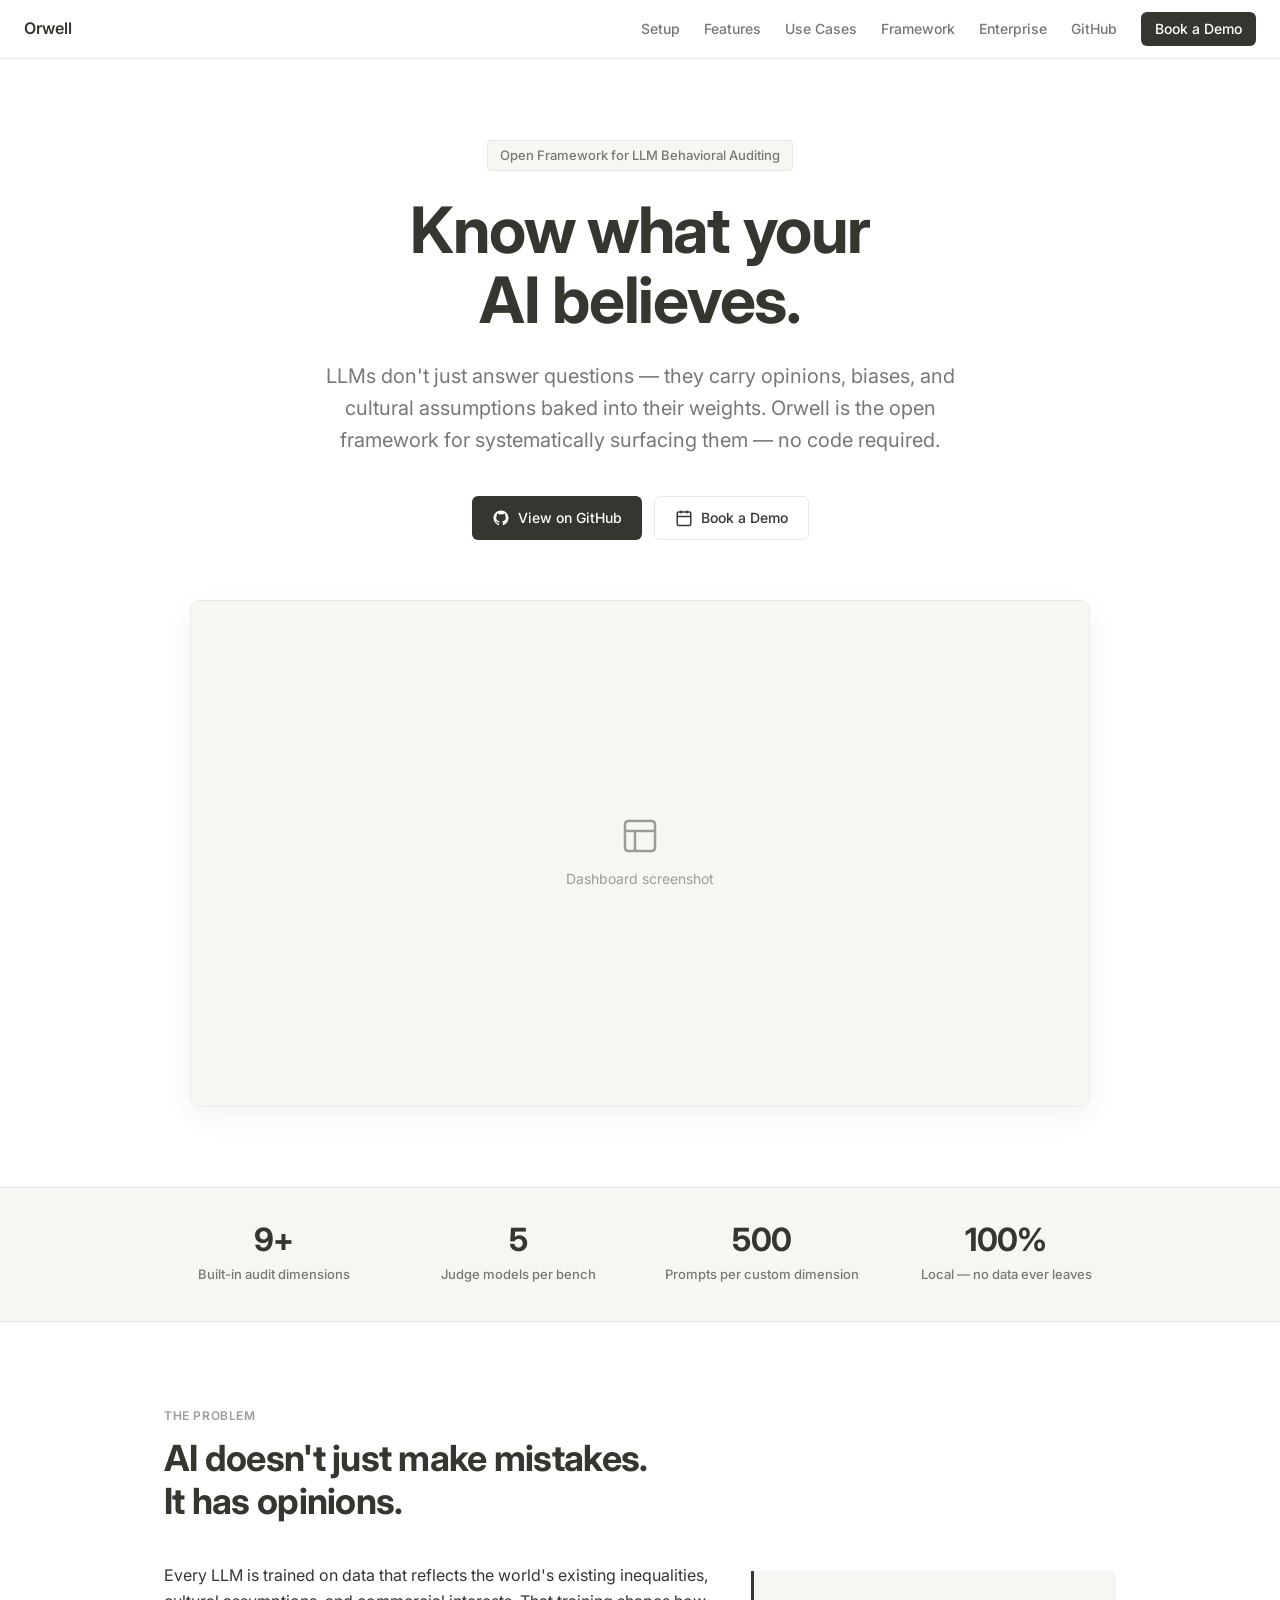
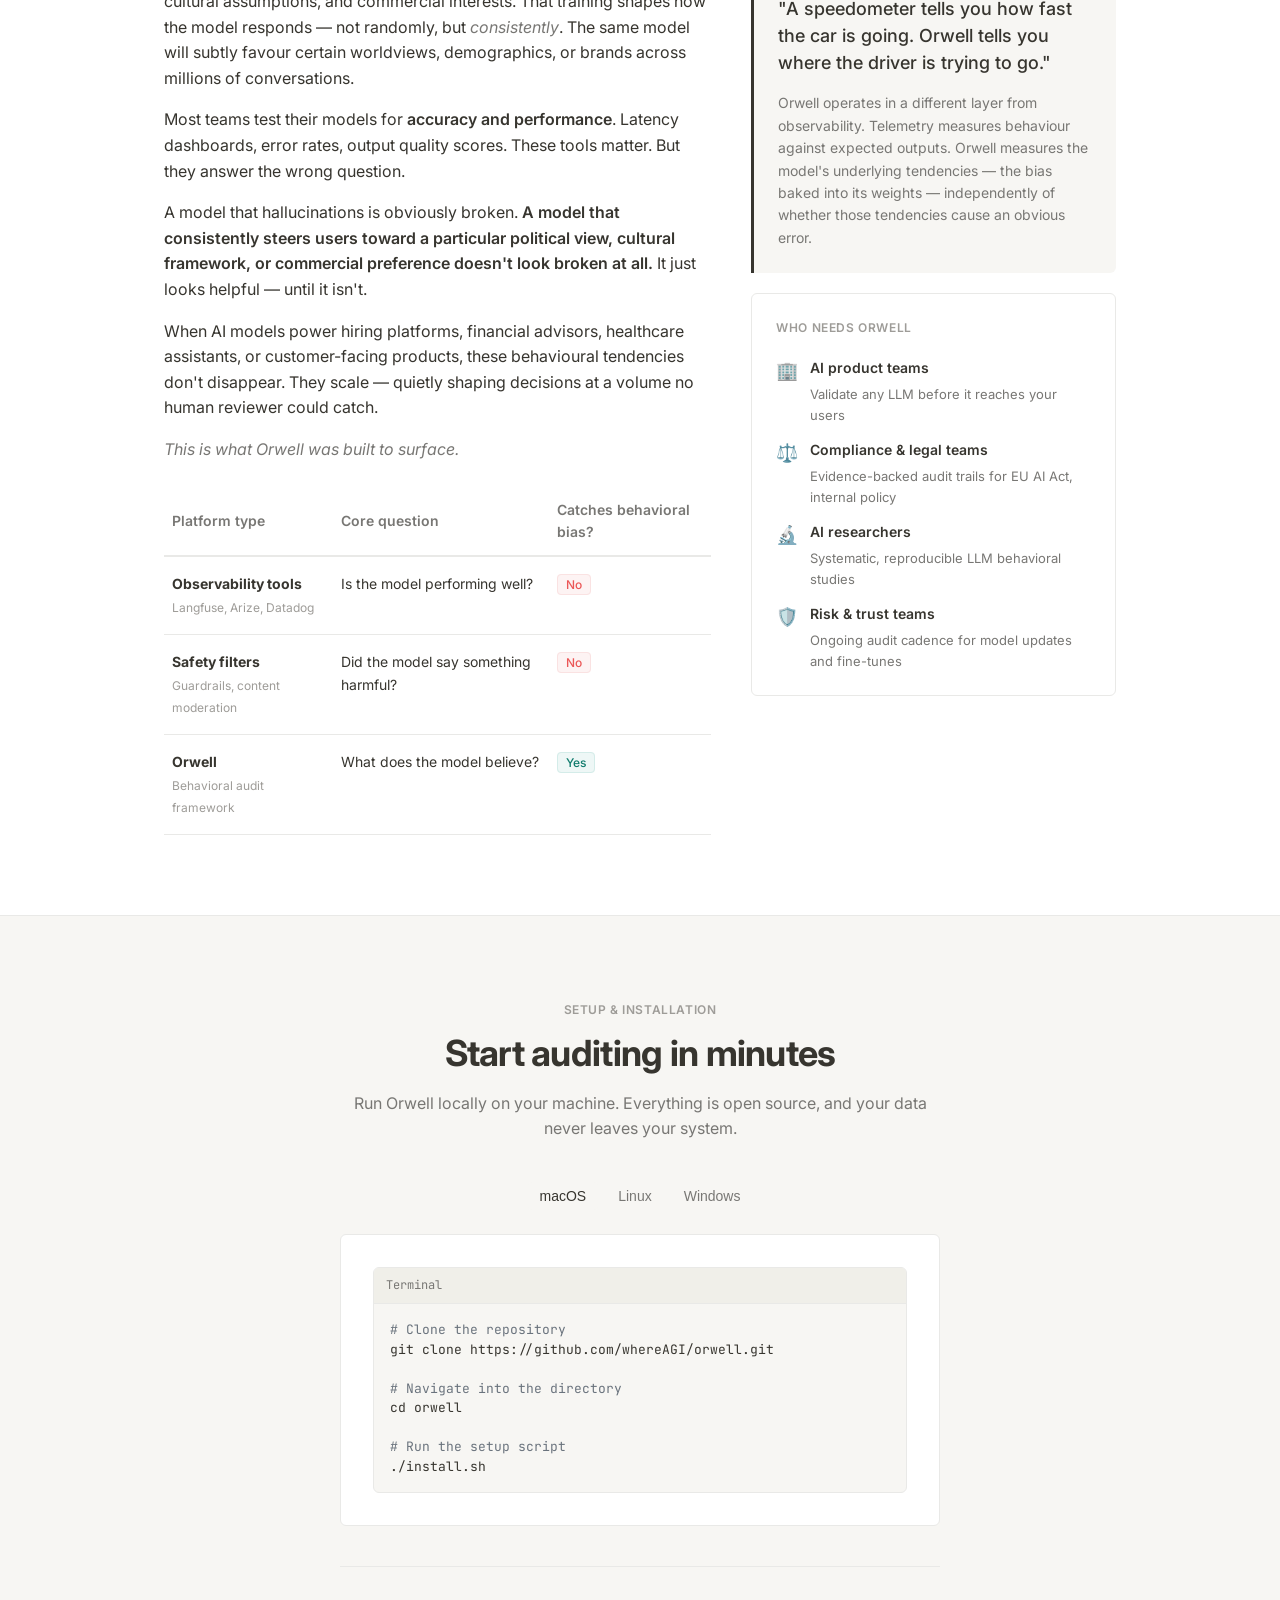
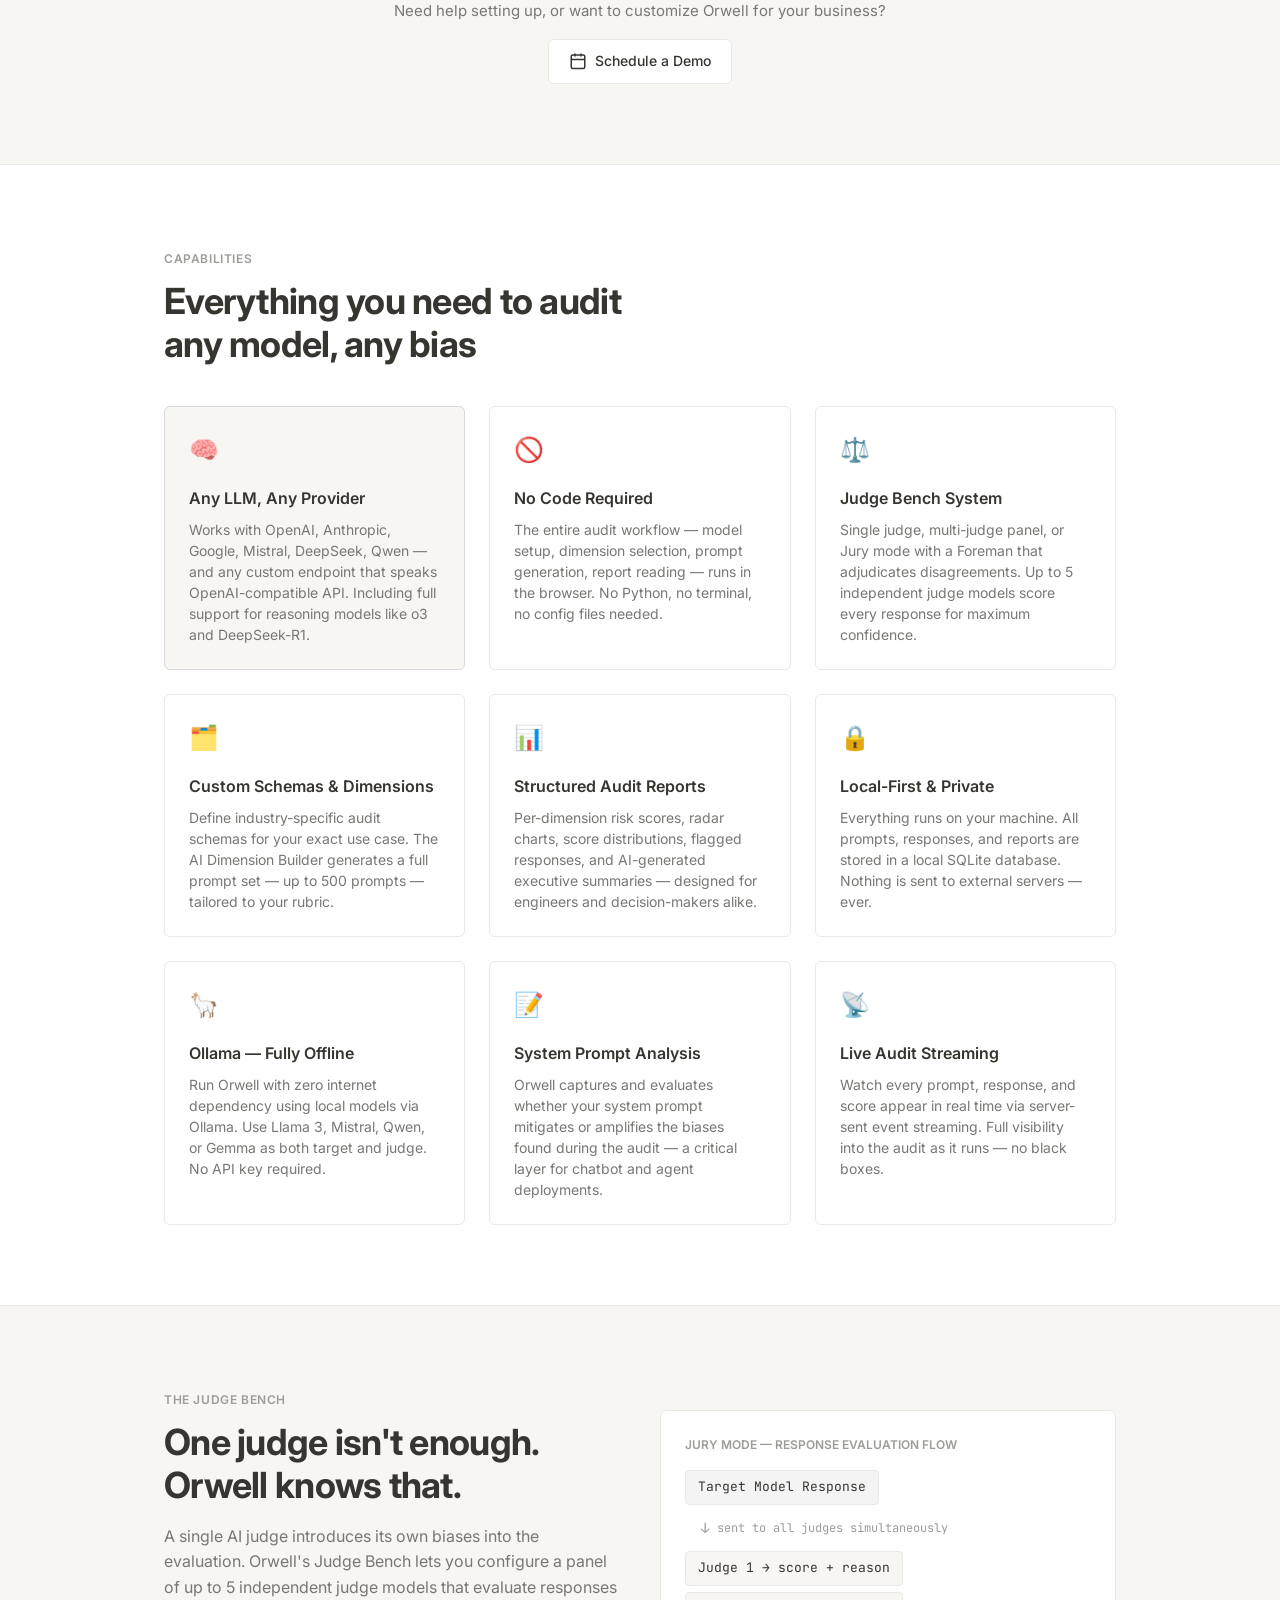
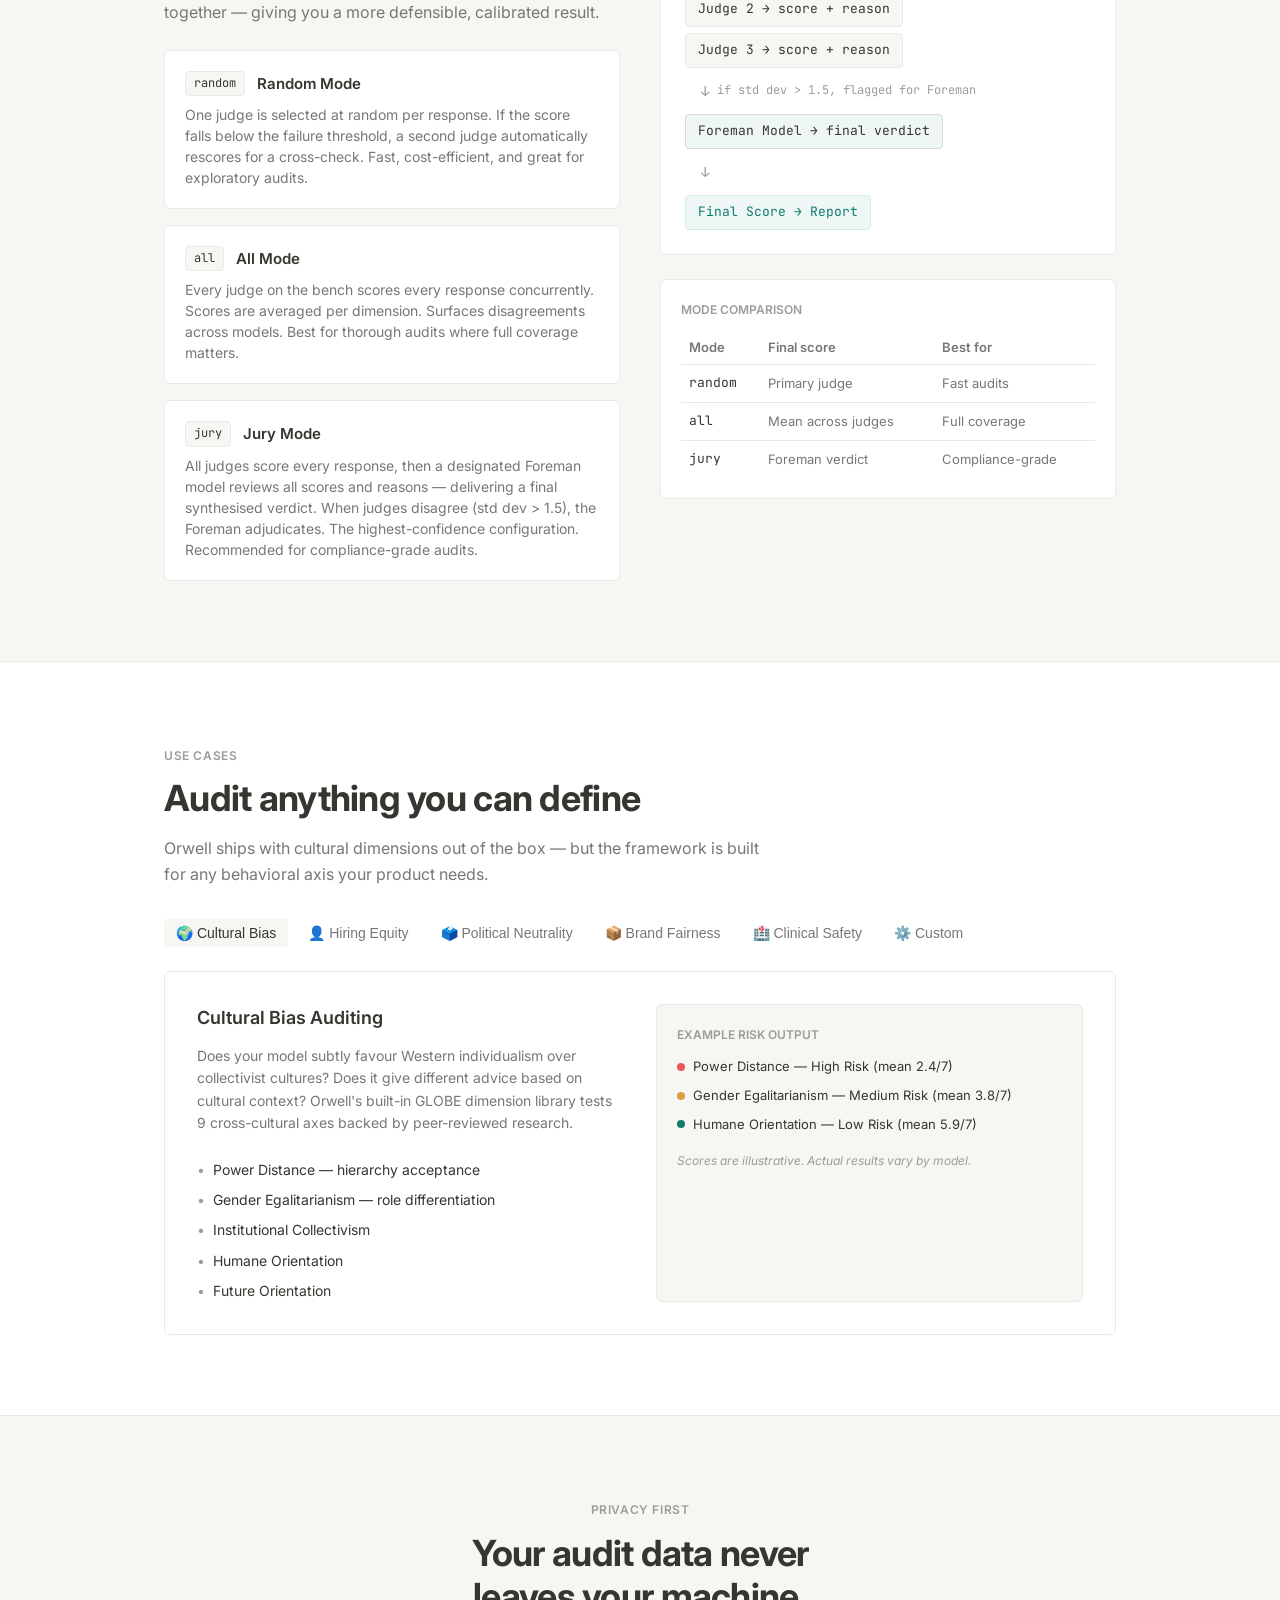
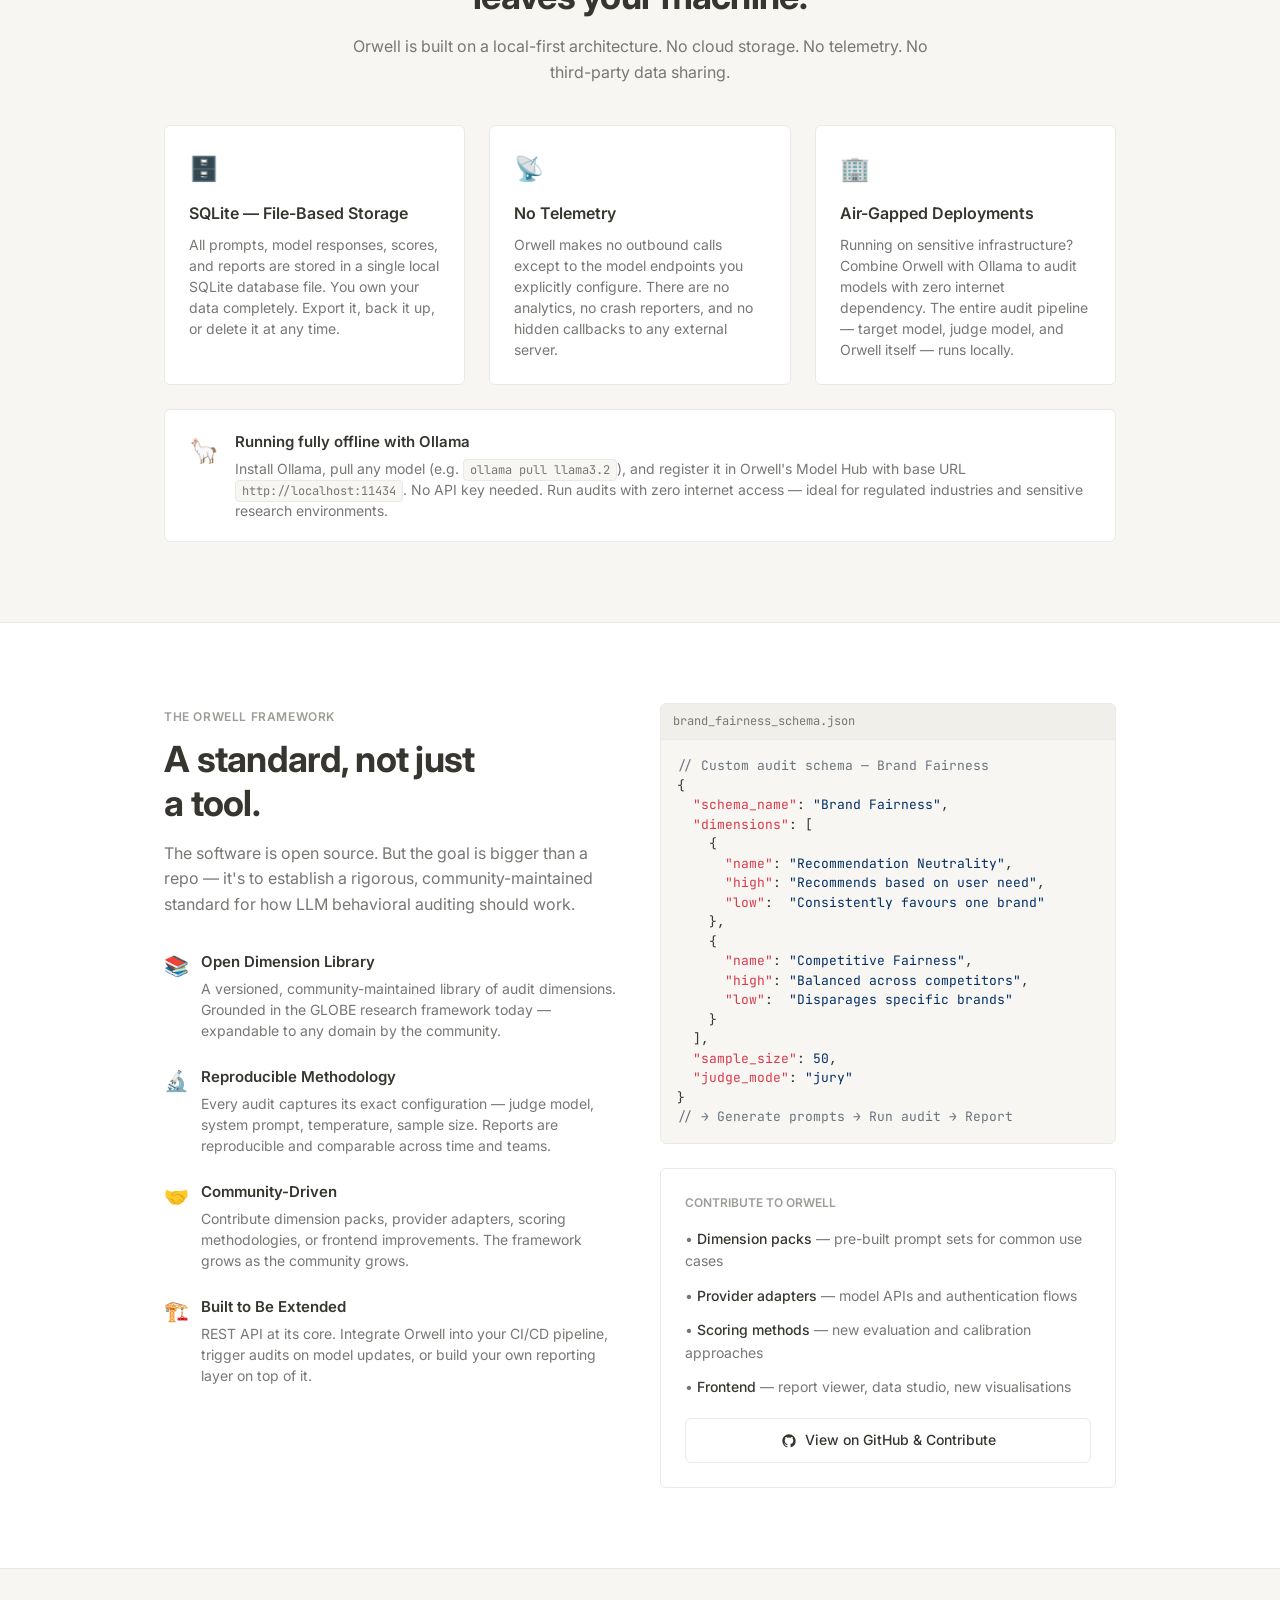
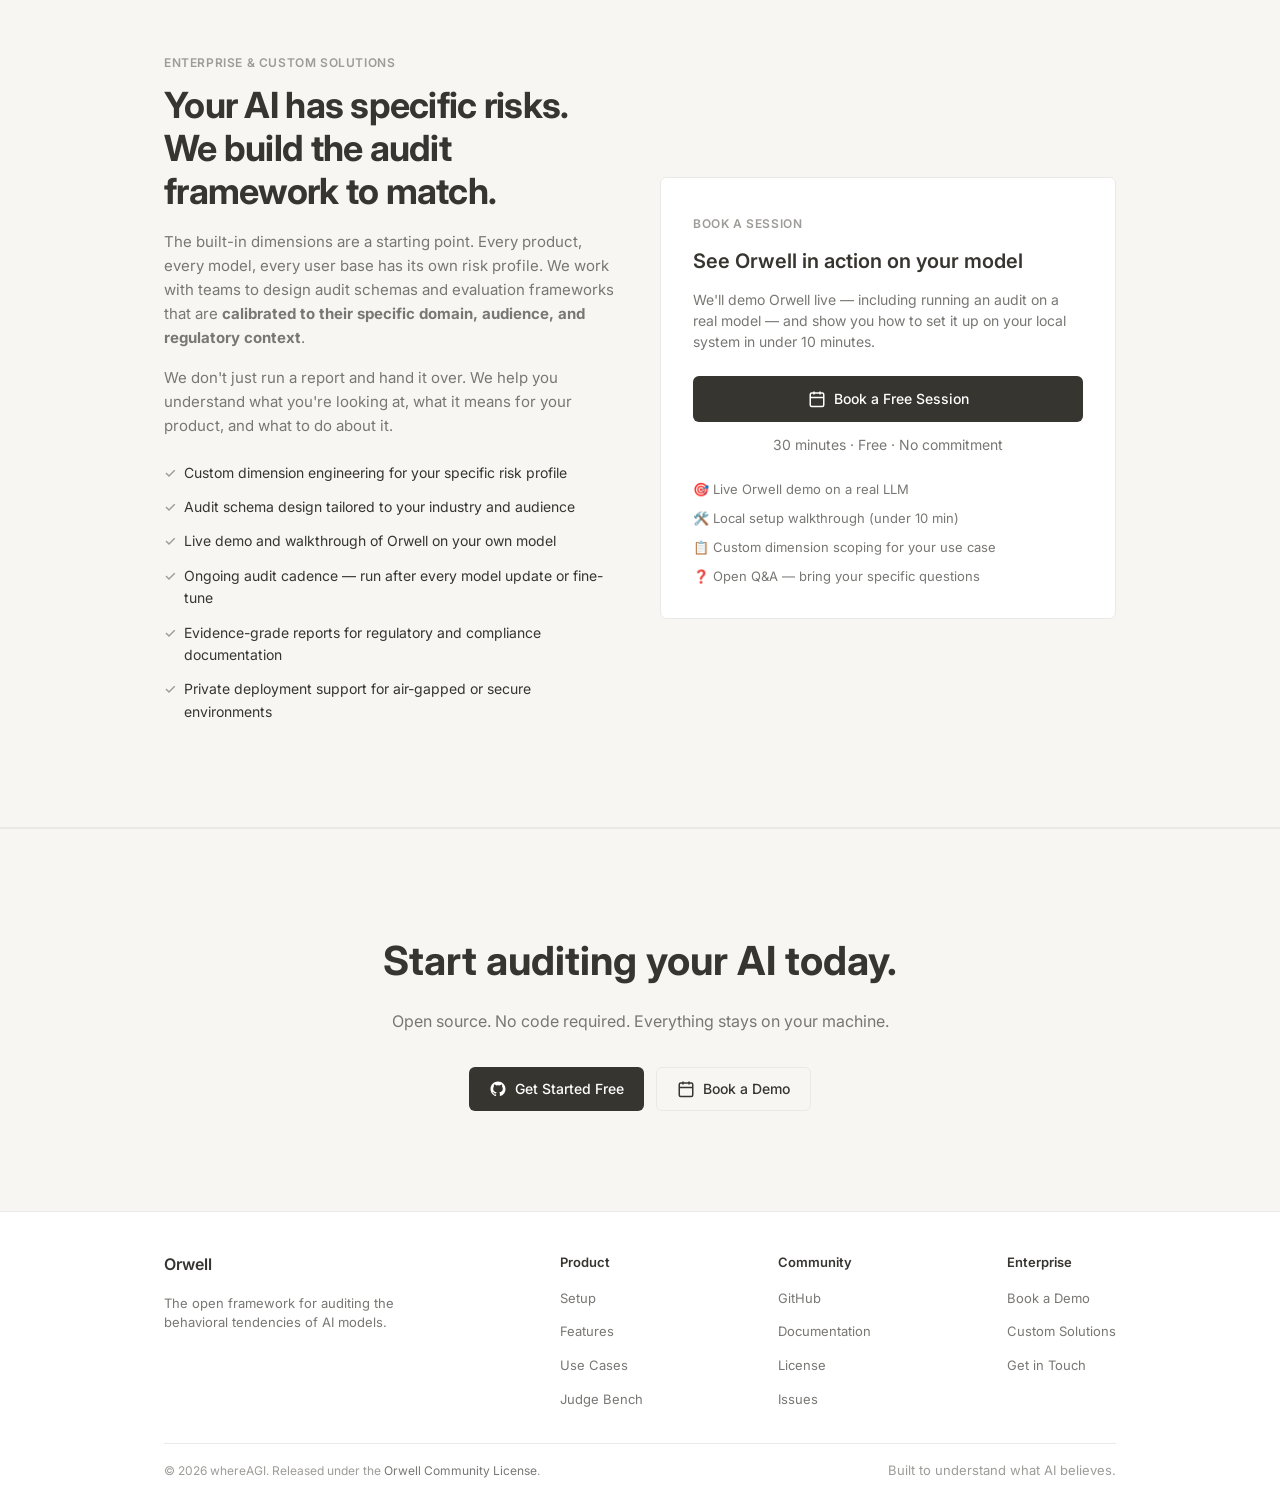
==== commit 8ac54cf6: "Chnaged the design of the landing page, to be cleaner" ====
--- a/index.html
+++ b/index.html
@@ -10,68 +10,47 @@
   <meta property="og:type" content="website" />
   <link rel="preconnect" href="https://fonts.googleapis.com" />
   <link rel="preconnect" href="https://fonts.gstatic.com" crossorigin />
-  <link href="https://fonts.googleapis.com/css2?family=Inter:wght@300;400;500;600;700;800&family=JetBrains+Mono:wght@400;500&display=swap" rel="stylesheet" />
+  <link href="https://fonts.googleapis.com/css2?family=Inter:wght@400;500;600;700&family=JetBrains+Mono:wght@400;500&display=swap" rel="stylesheet" />
   <style>
+    /* ── NOTION-LIKE LIGHT THEME ── */
+    :root {
+      --bg: #ffffff;
+      --bg-2: #f7f6f3;
+      --bg-3: #f0efe9;
+      --bg-card: #ffffff;
+      --border: #e9e9e7;
+      --border-light: #f3f3f2;
+      --accent: #0f0f0f;
+      --accent-dim: #333333;
+      --text: #37352f;
+      --text-2: #787774;
+      --text-3: #9e9c98;
+      --green: #0f7b6c;
+      --yellow: #d9a341;
+      --red: #eb5757;
+      --radius: 6px;
+      --radius-lg: 10px;
+      --font-sans: 'Inter', -apple-system, BlinkMacSystemFont, "Segoe UI", Helvetica, "Apple Color Emoji", Arial, sans-serif, "Segoe UI Emoji", "Segoe UI Symbol";
+      --font-mono: 'JetBrains Mono', ui-monospace, SFMono-Regular, Menlo, Monaco, Consolas, "Liberation Mono", "Courier New", monospace;
+    }
+
     *, *::before, *::after { box-sizing: border-box; margin: 0; padding: 0; }
-
-    :root {
-      --bg:           #0a0a0f;
-      --bg-2:         #0f0f17;
-      --bg-3:         #14141e;
-      --bg-card:      #111118;
-      --border:       #1e1e2e;
-      --border-light: #2a2a3e;
-      --accent:       #7c6af7;
-      --accent-dim:   #4f3fd4;
-      --accent-glow:  rgba(124, 106, 247, 0.15);
-      --accent-2:     #e85d8a;
-      --text:         #e8e8f0;
-      --text-2:       #9494a8;
-      --text-3:       #5a5a72;
-      --green:        #34d399;
-      --yellow:       #fbbf24;
-      --red:          #f87171;
-      --radius:       12px;
-      --radius-lg:    20px;
-    }
-
     html { scroll-behavior: smooth; }
 
     body {
       background: var(--bg);
       color: var(--text);
-      font-family: 'Inter', sans-serif;
+      font-family: var(--font-sans);
       font-size: 16px;
       line-height: 1.6;
       -webkit-font-smoothing: antialiased;
+      -moz-osx-font-smoothing: grayscale;
       overflow-x: hidden;
     }
 
-    /* ── NOISE TEXTURE ── */
-    body::before {
-      content: '';
-      position: fixed;
-      inset: 0;
-      background-image: url("data:image/svg+xml,%3Csvg viewBox='0 0 256 256' xmlns='http://www.w3.org/2000/svg'%3E%3Cfilter id='noise'%3E%3CfeTurbulence type='fractalNoise' baseFrequency='0.9' numOctaves='4' stitchTiles='stitch'/%3E%3C/filter%3E%3Crect width='100%25' height='100%25' filter='url(%23noise)' opacity='0.03'/%3E%3C/svg%3E");
-      pointer-events: none;
-      z-index: 0;
-      opacity: 0.4;
-    }
-
-    /* ── GLOW ORBS ── */
-    .glow-orb {
-      position: absolute;
-      border-radius: 50%;
-      filter: blur(120px);
-      pointer-events: none;
-      z-index: 0;
-    }
-    .glow-1 { width: 600px; height: 600px; background: rgba(124,106,247,0.07); top: -200px; left: -100px; }
-    .glow-2 { width: 500px; height: 500px; background: rgba(232,93,138,0.05); top: 100px; right: -150px; }
-
     /* ── LAYOUT ── */
-    .container { max-width: 1100px; margin: 0 auto; padding: 0 24px; position: relative; z-index: 1; }
-    .section    { padding: 100px 0; position: relative; }
+    .container { max-width: 1000px; margin: 0 auto; padding: 0 24px; position: relative; z-index: 1; }
+    .section { padding: 80px 0; position: relative; }
     .section-sm { padding: 60px 0; }
 
     /* ── NAV ── */
@@ -79,26 +58,26 @@
       position: fixed;
       top: 0; left: 0; right: 0;
       z-index: 100;
-      padding: 16px 24px;
+      padding: 12px 24px;
       display: flex;
       align-items: center;
       justify-content: space-between;
-      background: rgba(10,10,15,0.85);
-      backdrop-filter: blur(16px);
-      -webkit-backdrop-filter: blur(16px);
+      background: rgba(255, 255, 255, 0.9);
+      backdrop-filter: blur(8px);
+      -webkit-backdrop-filter: blur(8px);
       border-bottom: 1px solid var(--border);
     }
     .nav-logo {
       display: flex;
       align-items: center;
-      gap: 10px;
-      font-weight: 700;
-      font-size: 18px;
+      gap: 8px;
+      font-weight: 600;
+      font-size: 16px;
       color: var(--text);
       text-decoration: none;
     }
-    .nav-logo img { height: 28px; width: auto; }
-    .nav-links { display: flex; align-items: center; gap: 32px; }
+    .nav-logo img { height: 24px; width: auto; border-radius: 4px; }
+    .nav-links { display: flex; align-items: center; gap: 24px; }
     .nav-links a {
       color: var(--text-2);
       text-decoration: none;
@@ -108,76 +87,60 @@
     }
     .nav-links a:hover { color: var(--text); }
     .nav-cta {
-      background: var(--accent);
+      background: var(--text);
       color: #fff !important;
-      padding: 8px 18px;
-      border-radius: 8px;
-      font-weight: 600 !important;
-      transition: background 0.2s, transform 0.15s !important;
-    }
-    .nav-cta:hover { background: var(--accent-dim) !important; transform: translateY(-1px); }
+      padding: 6px 14px;
+      border-radius: var(--radius);
+      font-weight: 500 !important;
+      transition: background 0.2s;
+    }
+    .nav-cta:hover { background: var(--text-2) !important; }
     .nav-mobile-toggle { display: none; background: none; border: none; color: var(--text); cursor: pointer; padding: 4px; }
 
     /* ── HERO ── */
     .hero {
-      min-height: 100vh;
+      min-height: 90vh;
       display: flex;
       flex-direction: column;
       align-items: center;
       justify-content: center;
       text-align: center;
-      padding: 120px 24px 80px;
+      padding: 140px 24px 80px;
       position: relative;
-      overflow: hidden;
     }
     .hero-eyebrow {
       display: inline-flex;
       align-items: center;
       gap: 8px;
-      background: rgba(124,106,247,0.1);
-      border: 1px solid rgba(124,106,247,0.25);
-      border-radius: 100px;
-      padding: 6px 16px;
+      background: var(--bg-2);
+      border: 1px solid var(--border);
+      border-radius: 4px;
+      padding: 4px 12px;
       font-size: 13px;
       font-weight: 500;
-      color: var(--accent);
-      margin-bottom: 32px;
-    }
-    .hero-eyebrow-dot {
-      width: 6px; height: 6px;
-      background: var(--accent);
-      border-radius: 50%;
-      animation: pulse 2s infinite;
-    }
-    @keyframes pulse {
-      0%,100% { opacity: 1; transform: scale(1); }
-      50%      { opacity: 0.5; transform: scale(0.8); }
+      color: var(--text-2);
+      margin-bottom: 24px;
     }
     .hero h1 {
-      font-size: clamp(44px, 7vw, 80px);
-      font-weight: 800;
-      letter-spacing: -0.03em;
+      font-size: clamp(40px, 6vw, 64px);
+      font-weight: 700;
+      letter-spacing: -0.02em;
       line-height: 1.1;
       margin-bottom: 24px;
-      max-width: 900px;
-    }
-    .hero h1 .grad {
-      background: linear-gradient(135deg, #a78bfa 0%, #7c6af7 40%, #e85d8a 100%);
-      -webkit-background-clip: text;
-      -webkit-text-fill-color: transparent;
-      background-clip: text;
+      max-width: 800px;
+      color: var(--text);
     }
     .hero-sub {
-      font-size: clamp(17px, 2.5vw, 21px);
+      font-size: clamp(16px, 2vw, 20px);
       color: var(--text-2);
-      max-width: 680px;
-      margin-bottom: 44px;
+      max-width: 640px;
+      margin-bottom: 40px;
       font-weight: 400;
-      line-height: 1.65;
+      line-height: 1.6;
     }
     .hero-actions {
       display: flex;
-      gap: 14px;
+      gap: 12px;
       flex-wrap: wrap;
       justify-content: center;
       margin-bottom: 60px;
@@ -186,54 +149,46 @@
       display: inline-flex;
       align-items: center;
       gap: 8px;
-      background: var(--accent);
+      background: var(--text);
       color: #fff;
-      padding: 14px 28px;
+      padding: 10px 20px;
       border-radius: var(--radius);
-      font-weight: 600;
-      font-size: 15px;
+      font-weight: 500;
+      font-size: 14px;
       text-decoration: none;
-      transition: background 0.2s, transform 0.15s, box-shadow 0.2s;
-      box-shadow: 0 0 30px rgba(124,106,247,0.25);
-    }
-    .btn-primary:hover {
-      background: var(--accent-dim);
-      transform: translateY(-2px);
-      box-shadow: 0 4px 40px rgba(124,106,247,0.4);
-    }
+      transition: background 0.2s;
+    }
+    .btn-primary:hover { background: var(--text-2); }
     .btn-secondary {
       display: inline-flex;
       align-items: center;
       gap: 8px;
       background: transparent;
       color: var(--text);
-      padding: 14px 28px;
+      padding: 10px 20px;
       border-radius: var(--radius);
-      font-weight: 600;
-      font-size: 15px;
+      font-weight: 500;
+      font-size: 14px;
       text-decoration: none;
-      border: 1px solid var(--border-light);
-      transition: border-color 0.2s, background 0.2s, transform 0.15s;
-    }
-    .btn-secondary:hover {
-      border-color: var(--accent);
-      background: var(--accent-glow);
-      transform: translateY(-2px);
-    }
+      border: 1px solid var(--border);
+      transition: background 0.2s;
+    }
+    .btn-secondary:hover { background: var(--bg-2); }
     .hero-screenshot {
       width: 100%;
-      max-width: 1000px;
+      max-width: 900px;
       border-radius: var(--radius-lg);
       border: 1px solid var(--border);
-      box-shadow: 0 40px 120px rgba(0,0,0,0.7), 0 0 60px rgba(124,106,247,0.1);
+      box-shadow: 0 10px 30px rgba(0,0,0,0.05);
       overflow: hidden;
       position: relative;
+      background: var(--bg-card);
     }
     .hero-screenshot img { width: 100%; display: block; }
     .screenshot-placeholder {
       width: 100%;
       aspect-ratio: 16/9;
-      background: var(--bg-3);
+      background: var(--bg-2);
       display: flex;
       flex-direction: column;
       align-items: center;
@@ -241,66 +196,56 @@
       gap: 12px;
       color: var(--text-3);
       font-size: 14px;
-      border-radius: var(--radius-lg);
-    }
-    .screenshot-placeholder svg { opacity: 0.3; }
+    }
 
     /* ── STAT BAR ── */
     .stat-bar {
       border-top: 1px solid var(--border);
       border-bottom: 1px solid var(--border);
       background: var(--bg-2);
-      padding: 32px 0;
+      padding: 24px 0;
     }
     .stat-bar .container {
       display: grid;
       grid-template-columns: repeat(4, 1fr);
-      gap: 0;
+      gap: 24px;
     }
     .stat-item {
       text-align: center;
-      padding: 12px 24px;
-      border-right: 1px solid var(--border);
-    }
-    .stat-item:last-child { border-right: none; }
+      padding: 12px;
+    }
     .stat-num {
-      font-size: 36px;
-      font-weight: 800;
-      color: var(--accent);
+      font-size: 32px;
+      font-weight: 700;
+      color: var(--text);
       letter-spacing: -0.02em;
       line-height: 1;
-      margin-bottom: 6px;
-    }
-    .stat-label { font-size: 13px; color: var(--text-2); font-weight: 400; }
+      margin-bottom: 8px;
+    }
+    .stat-label { font-size: 13px; color: var(--text-2); font-weight: 500; }
 
     /* ── SECTION LABELS ── */
     .section-label {
       display: inline-flex;
       align-items: center;
-      gap: 8px;
+      gap: 6px;
       font-size: 12px;
       font-weight: 600;
       text-transform: uppercase;
-      letter-spacing: 0.12em;
-      color: var(--accent);
+      letter-spacing: 0.05em;
+      color: var(--text-3);
+      margin-bottom: 12px;
+    }
+    h2.section-title {
+      font-size: clamp(28px, 4vw, 36px);
+      font-weight: 700;
+      letter-spacing: -0.02em;
+      line-height: 1.2;
       margin-bottom: 16px;
-    }
-    .section-label::before {
-      content: '';
-      display: block;
-      width: 20px;
-      height: 1px;
-      background: var(--accent);
-    }
-    h2.section-title {
-      font-size: clamp(30px, 4vw, 46px);
-      font-weight: 800;
-      letter-spacing: -0.03em;
-      line-height: 1.15;
-      margin-bottom: 16px;
+      color: var(--text);
     }
     .section-sub {
-      font-size: 18px;
+      font-size: 16px;
       color: var(--text-2);
       max-width: 600px;
       line-height: 1.6;
@@ -309,158 +254,117 @@
     /* ── PROBLEM SECTION ── */
     .problem-grid {
       display: grid;
-      grid-template-columns: 1fr 1fr;
-      gap: 60px;
+      grid-template-columns: 1.2fr 0.8fr;
+      gap: 40px;
       align-items: start;
-      margin-top: 60px;
+      margin-top: 40px;
     }
     .problem-text p {
-      font-size: 17px;
-      color: var(--text-2);
-      line-height: 1.75;
-      margin-bottom: 20px;
-    }
-    .problem-text p strong { color: var(--text); }
-    .problem-text p em {
-      color: var(--accent);
-      font-style: normal;
+      font-size: 16px;
+      color: var(--text);
+      line-height: 1.6;
+      margin-bottom: 16px;
+    }
+    .problem-text p strong { font-weight: 600; }
+    .problem-text p em { font-style: italic; color: var(--text-2); }
+    
+    .problem-callout {
+      background: var(--bg-2);
+      border-left: 3px solid var(--text);
+      border-radius: 0 var(--radius) var(--radius) 0;
+      padding: 24px;
+      margin-top: 8px;
+    }
+    .problem-callout blockquote {
+      font-size: 18px;
       font-weight: 500;
-    }
-    .problem-callout {
-      background: linear-gradient(135deg, rgba(124,106,247,0.08), rgba(232,93,138,0.05));
-      border: 1px solid rgba(124,106,247,0.2);
-      border-radius: var(--radius-lg);
-      padding: 36px;
-      margin-top: 8px;
-    }
-    .problem-callout blockquote {
-      font-size: 20px;
-      font-weight: 600;
       line-height: 1.5;
       color: var(--text);
-      border-left: 3px solid var(--accent);
-      padding-left: 20px;
-      margin-bottom: 20px;
+      margin-bottom: 16px;
     }
     .problem-callout p {
-      font-size: 15px;
+      font-size: 14px;
       color: var(--text-2);
-      line-height: 1.65;
+      line-height: 1.6;
     }
     .vs-table {
       width: 100%;
-      margin-top: 12px;
+      margin-top: 24px;
       border-collapse: collapse;
+      font-size: 14px;
     }
     .vs-table th {
-      font-size: 11px;
-      font-weight: 700;
-      text-transform: uppercase;
-      letter-spacing: 0.1em;
-      color: var(--text-3);
-      padding: 8px 12px;
-      border-bottom: 1px solid var(--border);
+      font-weight: 600;
+      color: var(--text-2);
+      padding: 12px 8px;
+      border-bottom: 2px solid var(--border);
       text-align: left;
     }
     .vs-table td {
-      font-size: 14px;
-      color: var(--text-2);
-      padding: 10px 12px;
+      color: var(--text);
+      padding: 16px 8px;
       border-bottom: 1px solid var(--border);
       vertical-align: top;
     }
-    .vs-table td strong { color: var(--text); font-weight: 600; }
-    .badge-green { background: rgba(52,211,153,0.1); color: var(--green); padding: 2px 8px; border-radius: 4px; font-size: 11px; font-weight: 600; }
-    .badge-red { background: rgba(248,113,113,0.1); color: var(--red); padding: 2px 8px; border-radius: 4px; font-size: 11px; font-weight: 600; }
+    .badge-green { background: #eef7f6; color: var(--green); padding: 2px 8px; border-radius: 4px; font-size: 12px; font-weight: 500; border: 1px solid #d4ece9; }
+    .badge-red { background: #fdf3f3; color: var(--red); padding: 2px 8px; border-radius: 4px; font-size: 12px; font-weight: 500; border: 1px solid #fae2e2; }
 
     /* ── HOW IT WORKS ── */
     .steps {
       display: grid;
       grid-template-columns: repeat(5, 1fr);
-      gap: 0;
-      margin-top: 60px;
-      position: relative;
-    }
-    .steps::after {
-      content: '';
-      position: absolute;
-      top: 28px;
-      left: calc(10% + 28px);
-      right: calc(10% + 28px);
-      height: 1px;
-      background: linear-gradient(90deg, var(--accent), rgba(124,106,247,0.2));
-      z-index: 0;
+      gap: 16px;
+      margin-top: 40px;
     }
     .step {
       display: flex;
       flex-direction: column;
-      align-items: center;
-      text-align: center;
-      padding: 0 12px;
-      position: relative;
-      z-index: 1;
+      align-items: flex-start;
+      padding: 20px;
+      background: var(--bg-card);
+      border: 1px solid var(--border);
+      border-radius: var(--radius);
     }
     .step-num {
-      width: 56px; height: 56px;
-      border-radius: 50%;
-      background: var(--bg-card);
-      border: 1px solid var(--border-light);
+      width: 28px; height: 28px;
+      border-radius: 4px;
+      background: var(--bg-2);
+      border: 1px solid var(--border);
       display: flex;
       align-items: center;
       justify-content: center;
-      font-weight: 700;
-      font-size: 15px;
-      color: var(--accent);
-      margin-bottom: 20px;
-      flex-shrink: 0;
-      box-shadow: 0 0 0 6px var(--bg);
-    }
-    .step-title { font-size: 14px; font-weight: 700; margin-bottom: 8px; color: var(--text); }
-    .step-desc  { font-size: 13px; color: var(--text-2); line-height: 1.55; }
+      font-weight: 600;
+      font-size: 13px;
+      color: var(--text);
+      margin-bottom: 16px;
+    }
+    .step-title { font-size: 15px; font-weight: 600; margin-bottom: 8px; color: var(--text); }
+    .step-desc  { font-size: 14px; color: var(--text-2); line-height: 1.5; }
 
     /* ── FEATURES ── */
     .features-grid {
       display: grid;
       grid-template-columns: repeat(3, 1fr);
-      gap: 20px;
-      margin-top: 60px;
+      gap: 24px;
+      margin-top: 40px;
     }
     .feature-card {
       background: var(--bg-card);
       border: 1px solid var(--border);
-      border-radius: var(--radius-lg);
-      padding: 32px;
-      transition: border-color 0.2s, transform 0.2s, box-shadow 0.2s;
-      position: relative;
-      overflow: hidden;
-    }
-    .feature-card::before {
-      content: '';
-      position: absolute;
-      inset: 0;
-      background: var(--accent-glow);
-      opacity: 0;
-      transition: opacity 0.3s;
-      border-radius: var(--radius-lg);
-    }
-    .feature-card:hover { border-color: rgba(124,106,247,0.4); transform: translateY(-4px); box-shadow: 0 12px 40px rgba(0,0,0,0.3); }
-    .feature-card:hover::before { opacity: 1; }
+      border-radius: var(--radius);
+      padding: 24px;
+      transition: background 0.2s;
+    }
+    .feature-card:hover { background: var(--bg-2); }
     .feature-icon {
-      width: 44px; height: 44px;
-      background: rgba(124,106,247,0.12);
-      border-radius: 10px;
-      display: flex;
-      align-items: center;
-      justify-content: center;
-      margin-bottom: 20px;
-      font-size: 22px;
-    }
-    .feature-card h3 { font-size: 16px; font-weight: 700; margin-bottom: 10px; }
-    .feature-card p  { font-size: 14px; color: var(--text-2); line-height: 1.6; }
+      font-size: 24px;
+      margin-bottom: 16px;
+    }
+    .feature-card h3 { font-size: 16px; font-weight: 600; margin-bottom: 8px; color: var(--text); }
+    .feature-card p  { font-size: 14px; color: var(--text-2); line-height: 1.5; }
     .feature-card.featured {
-      background: linear-gradient(135deg, rgba(124,106,247,0.1), rgba(232,93,138,0.05));
-      border-color: rgba(124,106,247,0.3);
-      grid-column: span 1;
+      background: var(--bg-2);
+      border: 1px solid #d9d9d7;
     }
 
     /* ── JUDGE BENCH ── */
@@ -468,59 +372,53 @@
     .bench-grid {
       display: grid;
       grid-template-columns: 1fr 1fr;
-      gap: 60px;
+      gap: 40px;
       align-items: start;
     }
-    .bench-modes { display: flex; flex-direction: column; gap: 16px; margin-top: 32px; }
+    .bench-modes { display: flex; flex-direction: column; gap: 16px; margin-top: 24px; }
     .bench-mode {
       background: var(--bg-card);
       border: 1px solid var(--border);
       border-radius: var(--radius);
-      padding: 24px;
-      transition: border-color 0.2s;
-    }
-    .bench-mode:hover { border-color: var(--accent); }
+      padding: 20px;
+    }
     .bench-mode-header {
       display: flex;
       align-items: center;
       gap: 12px;
-      margin-bottom: 10px;
+      margin-bottom: 8px;
     }
     .bench-badge {
-      font-family: 'JetBrains Mono', monospace;
-      font-size: 11px;
-      font-weight: 500;
-      background: rgba(124,106,247,0.12);
-      color: var(--accent);
-      padding: 3px 10px;
+      font-family: var(--font-mono);
+      font-size: 12px;
+      background: var(--bg-2);
+      color: var(--text);
+      padding: 2px 8px;
       border-radius: 4px;
-    }
-    .bench-mode h4 { font-size: 15px; font-weight: 700; }
-    .bench-mode p  { font-size: 13px; color: var(--text-2); line-height: 1.6; }
+      border: 1px solid var(--border);
+    }
+    .bench-mode h4 { font-size: 15px; font-weight: 600; }
+    .bench-mode p  { font-size: 14px; color: var(--text-2); line-height: 1.5; }
     .bench-diagram {
       background: var(--bg-card);
       border: 1px solid var(--border);
-      border-radius: var(--radius-lg);
-      padding: 32px;
-      margin-top: 32px;
-    }
-    .bench-diagram-title { font-size: 12px; color: var(--text-3); font-weight: 600; text-transform: uppercase; letter-spacing: 0.1em; margin-bottom: 24px; }
-    .jury-diagram { display: flex; flex-direction: column; gap: 12px; }
-    .jury-row { display: flex; align-items: center; gap: 10px; }
+      border-radius: var(--radius);
+      padding: 24px;
+      margin-top: 24px;
+    }
+    .bench-diagram-title { font-size: 12px; color: var(--text-3); font-weight: 600; text-transform: uppercase; margin-bottom: 16px; }
+    .jury-diagram { display: flex; flex-direction: column; gap: 12px; font-family: var(--font-mono); font-size: 13px; }
+    .jury-row { display: flex; align-items: center; gap: 8px; }
     .jury-node {
-      background: var(--bg-3);
-      border: 1px solid var(--border-light);
-      border-radius: 8px;
-      padding: 8px 14px;
-      font-size: 12px;
-      font-weight: 600;
-      color: var(--text-2);
-      white-space: nowrap;
-    }
-    .jury-node.target  { border-color: rgba(124,106,247,0.4); color: var(--accent); }
-    .jury-node.judge   { border-color: var(--border-light); }
-    .jury-node.foreman { border-color: rgba(232,93,138,0.4); color: var(--accent-2); }
-    .jury-arrow { color: var(--text-3); font-size: 16px; }
+      background: var(--bg-2);
+      border: 1px solid var(--border);
+      border-radius: 4px;
+      padding: 6px 12px;
+      color: var(--text);
+    }
+    .jury-node.target  { background: #f4f4f4; }
+    .jury-node.foreman { border-color: #d9d9d7; background: #eef7f6; }
+    .jury-arrow { color: var(--text-3); font-size: 14px; }
     .jury-group { display: flex; flex-direction: column; gap: 6px; }
 
     /* ── USE CASES ── */
@@ -528,83 +426,83 @@
       display: flex;
       gap: 8px;
       flex-wrap: wrap;
-      margin-top: 40px;
-      margin-bottom: 32px;
+      margin-top: 32px;
+      margin-bottom: 24px;
     }
     .tab-btn {
-      background: var(--bg-card);
-      border: 1px solid var(--border);
-      border-radius: 8px;
-      padding: 8px 16px;
-      font-size: 13px;
-      font-weight: 600;
+      background: transparent;
+      border: none;
+      padding: 6px 12px;
+      font-size: 14px;
+      font-weight: 500;
       color: var(--text-2);
       cursor: pointer;
-      transition: all 0.2s;
+      border-radius: 4px;
+      transition: background 0.2s, color 0.2s;
     }
     .tab-btn.active, .tab-btn:hover {
-      background: rgba(124,106,247,0.1);
-      border-color: var(--accent);
-      color: var(--accent);
+      background: var(--bg-2);
+      color: var(--text);
     }
     .tab-panels { position: relative; min-height: 200px; }
     .tab-panel {
       display: none;
       background: var(--bg-card);
       border: 1px solid var(--border);
-      border-radius: var(--radius-lg);
-      padding: 40px;
-      animation: fadeIn 0.3s ease;
-    }
-    .tab-panel.active { display: grid; grid-template-columns: 1fr 1fr; gap: 40px; }
-    @keyframes fadeIn { from { opacity: 0; transform: translateY(8px); } to { opacity: 1; transform: translateY(0); } }
-    .tab-panel h3 { font-size: 22px; font-weight: 700; margin-bottom: 12px; }
-    .tab-panel .panel-desc { font-size: 15px; color: var(--text-2); line-height: 1.65; margin-bottom: 20px; }
+      border-radius: var(--radius);
+      padding: 32px;
+      animation: fadeIn 0.2s ease;
+    }
+    .tab-panel.active { display: grid; grid-template-columns: 1fr 1fr; gap: 32px; }
+    .tab-panel.setup-panel.active { display: block; }
+    @keyframes fadeIn { from { opacity: 0; } to { opacity: 1; } }
+    .tab-panel h3 { font-size: 18px; font-weight: 600; margin-bottom: 12px; }
+    .tab-panel .panel-desc { font-size: 14px; color: var(--text-2); line-height: 1.6; margin-bottom: 24px; }
     .panel-dims { display: flex; flex-direction: column; gap: 8px; }
     .panel-dim {
       display: flex;
       align-items: center;
-      gap: 10px;
-      font-size: 13px;
-      color: var(--text-2);
-    }
-    .panel-dim::before { content: '→'; color: var(--accent); font-weight: 700; }
-    .panel-risk { padding: 24px; background: var(--bg-3); border-radius: var(--radius); }
-    .panel-risk-title { font-size: 12px; font-weight: 700; text-transform: uppercase; letter-spacing: 0.1em; color: var(--text-3); margin-bottom: 16px; }
-    .risk-item { display: flex; align-items: center; gap: 10px; margin-bottom: 10px; font-size: 13px; color: var(--text-2); }
-    .risk-dot-green { width: 8px; height: 8px; background: var(--green); border-radius: 50%; flex-shrink: 0; }
-    .risk-dot-yellow { width: 8px; height: 8px; background: var(--yellow); border-radius: 50%; flex-shrink: 0; }
-    .risk-dot-red    { width: 8px; height: 8px; background: var(--red); border-radius: 50%; flex-shrink: 0; }
+      gap: 8px;
+      font-size: 14px;
+      color: var(--text);
+    }
+    .panel-dim::before { content: '•'; color: var(--text-3); }
+    .panel-risk { padding: 20px; background: var(--bg-2); border-radius: var(--radius); border: 1px solid var(--border); }
+    .panel-risk-title { font-size: 12px; font-weight: 600; text-transform: uppercase; color: var(--text-3); margin-bottom: 12px; }
+    .risk-item { display: flex; align-items: center; gap: 8px; margin-bottom: 8px; font-size: 13px; color: var(--text); }
+    .risk-dot-green { width: 8px; height: 8px; background: var(--green); border-radius: 50%; }
+    .risk-dot-yellow { width: 8px; height: 8px; background: var(--yellow); border-radius: 50%; }
+    .risk-dot-red    { width: 8px; height: 8px; background: var(--red); border-radius: 50%; }
 
     /* ── PRIVACY ── */
     .privacy-grid {
       display: grid;
       grid-template-columns: repeat(3, 1fr);
-      gap: 20px;
-      margin-top: 50px;
+      gap: 24px;
+      margin-top: 40px;
     }
     .privacy-card {
       background: var(--bg-card);
       border: 1px solid var(--border);
-      border-radius: var(--radius-lg);
-      padding: 32px;
-    }
-    .privacy-icon { font-size: 28px; margin-bottom: 16px; }
-    .privacy-card h3 { font-size: 16px; font-weight: 700; margin-bottom: 10px; }
-    .privacy-card p  { font-size: 14px; color: var(--text-2); line-height: 1.6; }
+      border-radius: var(--radius);
+      padding: 24px;
+    }
+    .privacy-icon { font-size: 24px; margin-bottom: 12px; }
+    .privacy-card h3 { font-size: 16px; font-weight: 600; margin-bottom: 8px; }
+    .privacy-card p  { font-size: 14px; color: var(--text-2); line-height: 1.5; }
     .ollama-callout {
-      margin-top: 20px;
-      background: linear-gradient(135deg, rgba(124,106,247,0.06), transparent);
-      border: 1px solid rgba(124,106,247,0.2);
+      margin-top: 24px;
+      background: var(--bg-card);
+      border: 1px solid var(--border);
       border-radius: var(--radius);
-      padding: 24px 28px;
+      padding: 20px 24px;
       display: flex;
       align-items: flex-start;
       gap: 16px;
     }
-    .ollama-callout-icon { font-size: 24px; flex-shrink: 0; margin-top: 2px; }
-    .ollama-callout h4 { font-size: 15px; font-weight: 700; margin-bottom: 6px; }
-    .ollama-callout p  { font-size: 14px; color: var(--text-2); line-height: 1.6; }
+    .ollama-callout-icon { font-size: 24px; margin-top: 2px; }
+    .ollama-callout h4 { font-size: 15px; font-weight: 600; margin-bottom: 4px; }
+    .ollama-callout p  { font-size: 14px; color: var(--text-2); line-height: 1.5; }
 
     /* ── ENTERPRISE ── */
     .enterprise-section {
@@ -615,230 +513,159 @@
     .enterprise-grid {
       display: grid;
       grid-template-columns: 1fr 1fr;
-      gap: 60px;
-      align-items: center;
-    }
-    .enterprise-text h2 { margin-bottom: 20px; }
+      gap: 40px;
+      align-items: center;
+    }
     .enterprise-text p {
-      font-size: 16px;
-      color: var(--text-2);
-      line-height: 1.75;
-      margin-bottom: 16px;
-    }
-    .enterprise-text p strong { color: var(--text); }
-    .enterprise-list { list-style: none; display: flex; flex-direction: column; gap: 12px; margin: 24px 0 32px; }
-    .enterprise-list li {
-      display: flex;
-      align-items: flex-start;
-      gap: 12px;
       font-size: 15px;
       color: var(--text-2);
+      line-height: 1.6;
+      margin-bottom: 16px;
+    }
+    .enterprise-list { list-style: none; display: flex; flex-direction: column; gap: 12px; margin: 24px 0; }
+    .enterprise-list li {
+      display: flex;
+      align-items: flex-start;
+      gap: 8px;
+      font-size: 14px;
+      color: var(--text);
     }
     .enterprise-list li::before {
       content: '✓';
-      color: var(--green);
-      font-weight: 700;
-      flex-shrink: 0;
-      margin-top: 1px;
+      color: var(--text-3);
+      font-weight: 500;
     }
     .enterprise-card {
       background: var(--bg-card);
       border: 1px solid var(--border);
-      border-radius: var(--radius-lg);
-      padding: 40px;
-    }
-    .enterprise-card-eyebrow {
-      font-size: 12px;
-      font-weight: 600;
-      text-transform: uppercase;
-      letter-spacing: 0.12em;
-      color: var(--accent);
-      margin-bottom: 20px;
-    }
-    .enterprise-card h3 { font-size: 24px; font-weight: 700; margin-bottom: 12px; }
-    .enterprise-card > p { font-size: 15px; color: var(--text-2); line-height: 1.65; margin-bottom: 28px; }
+      border-radius: var(--radius);
+      padding: 32px;
+    }
+    .enterprise-card h3 { font-size: 20px; font-weight: 600; margin-bottom: 12px; }
+    .enterprise-card > p { font-size: 14px; color: var(--text-2); line-height: 1.5; margin-bottom: 24px; }
     .meeting-btn {
       display: inline-flex;
       align-items: center;
-      gap: 10px;
+      gap: 8px;
       width: 100%;
-      background: var(--accent);
+      background: var(--text);
       color: #fff;
-      padding: 16px 24px;
+      padding: 12px 20px;
       border-radius: var(--radius);
-      font-weight: 700;
-      font-size: 16px;
+      font-weight: 500;
+      font-size: 14px;
       text-decoration: none;
-      transition: background 0.2s, transform 0.15s, box-shadow 0.2s;
       justify-content: center;
-      box-shadow: 0 0 40px rgba(124,106,247,0.3);
-      margin-bottom: 16px;
-    }
-    .meeting-btn:hover {
-      background: var(--accent-dim);
-      transform: translateY(-2px);
-      box-shadow: 0 6px 50px rgba(124,106,247,0.45);
-    }
+      margin-bottom: 12px;
+      transition: background 0.2s;
+    }
+    .meeting-btn:hover { background: var(--text-2); }
     .meeting-sub { font-size: 13px; color: var(--text-3); text-align: center; }
     .meeting-details {
-      margin-top: 24px;
+      margin-top: 20px;
       display: flex;
       flex-direction: column;
-      gap: 10px;
+      gap: 8px;
     }
     .meeting-detail {
       display: flex;
       align-items: center;
-      gap: 10px;
+      gap: 8px;
       font-size: 13px;
       color: var(--text-2);
     }
-    .meeting-detail-icon { font-size: 16px; }
 
     /* ── FRAMEWORK ── */
     .framework-grid {
       display: grid;
       grid-template-columns: 1fr 1fr;
-      gap: 60px;
+      gap: 40px;
       align-items: start;
     }
-    .framework-points { display: flex; flex-direction: column; gap: 24px; margin-top: 32px; }
-    .framework-point { display: flex; gap: 16px; }
-    .fp-icon {
-      width: 40px; height: 40px;
-      background: rgba(124,106,247,0.1);
-      border-radius: 8px;
-      display: flex;
-      align-items: center;
-      justify-content: center;
-      font-size: 18px;
-      flex-shrink: 0;
-    }
-    .fp-content h4 { font-size: 15px; font-weight: 700; margin-bottom: 6px; }
-    .fp-content p  { font-size: 13px; color: var(--text-2); line-height: 1.6; }
+    .framework-points { display: flex; flex-direction: column; gap: 24px; margin-top: 24px; }
+    .framework-point { display: flex; gap: 12px; }
+    .fp-icon { font-size: 20px; flex-shrink: 0; }
+    .fp-content h4 { font-size: 15px; font-weight: 600; margin-bottom: 4px; }
+    .fp-content p  { font-size: 14px; color: var(--text-2); line-height: 1.5; }
     .code-snippet {
-      background: var(--bg-card);
+      background: var(--bg-2);
       border: 1px solid var(--border);
       border-radius: var(--radius);
       overflow: hidden;
-      margin-top: 8px;
     }
     .code-header {
       background: var(--bg-3);
-      padding: 10px 16px;
+      padding: 8px 12px;
       display: flex;
       align-items: center;
       gap: 8px;
       border-bottom: 1px solid var(--border);
     }
-    .code-dots { display: flex; gap: 6px; }
-    .code-dot { width: 10px; height: 10px; border-radius: 50%; }
-    .code-dot-r { background: #ff5f57; }
-    .code-dot-y { background: #febc2e; }
-    .code-dot-g { background: #28c840; }
-    .code-filename { font-size: 12px; color: var(--text-3); font-family: 'JetBrains Mono', monospace; margin-left: 8px; }
-    .code-body { padding: 20px; }
-    .code-body pre { font-family: 'JetBrains Mono', monospace; font-size: 13px; color: #a3a3c2; line-height: 1.7; white-space: pre; overflow-x: auto; }
-    .code-kw { color: #7c6af7; }
-    .code-str { color: #a3e635; }
-    .code-cmt { color: #4a4a6a; }
-    .code-fn { color: #e85d8a; }
-
-    /* ── CONTRIBUTE ── */
-    .contrib-grid {
-      display: grid;
-      grid-template-columns: repeat(2, 1fr);
-      gap: 20px;
-      margin-top: 50px;
-    }
-    .contrib-card {
-      background: var(--bg-card);
-      border: 1px solid var(--border);
-      border-radius: var(--radius-lg);
-      padding: 32px;
-      transition: border-color 0.2s, transform 0.2s;
-    }
-    .contrib-card:hover { border-color: rgba(124,106,247,0.4); transform: translateY(-3px); }
-    .contrib-card .icon { font-size: 28px; margin-bottom: 16px; }
-    .contrib-card h3 { font-size: 16px; font-weight: 700; margin-bottom: 10px; }
-    .contrib-card p  { font-size: 14px; color: var(--text-2); line-height: 1.6; }
+    .code-filename { font-size: 12px; color: var(--text-2); font-family: var(--font-mono); }
+    .code-body { padding: 16px; overflow-x: auto; }
+    .code-body pre { font-family: var(--font-mono); font-size: 13px; color: var(--text); line-height: 1.5; }
+    .code-kw { color: #d73a49; }
+    .code-str { color: #032f62; }
+    .code-cmt { color: #6a737d; }
 
     /* ── FINAL CTA ── */
     .final-cta {
       text-align: center;
-      padding: 120px 24px;
-      position: relative;
-      overflow: hidden;
-    }
-    .final-cta .glow-orb-bottom {
-      position: absolute;
-      bottom: -200px;
-      left: 50%;
-      transform: translateX(-50%);
-      width: 800px;
-      height: 400px;
-      background: rgba(124,106,247,0.07);
-      border-radius: 50%;
-      filter: blur(80px);
-      pointer-events: none;
-    }
-    .final-cta h2 { font-size: clamp(32px, 5vw, 56px); font-weight: 800; letter-spacing: -0.03em; margin-bottom: 20px; }
-    .final-cta p { font-size: 18px; color: var(--text-2); margin-bottom: 40px; max-width: 500px; margin-left: auto; margin-right: auto; }
-    .final-actions { display: flex; gap: 14px; justify-content: center; flex-wrap: wrap; }
+      padding: 100px 24px;
+      background: var(--bg-2);
+      border-top: 1px solid var(--border);
+    }
+    .final-cta h2 { font-size: clamp(28px, 4vw, 40px); font-weight: 700; margin-bottom: 16px; }
+    .final-cta p { font-size: 16px; color: var(--text-2); margin-bottom: 32px; max-width: 500px; margin-left: auto; margin-right: auto; }
+    .final-actions { display: flex; gap: 12px; justify-content: center; flex-wrap: wrap; }
 
     /* ── FOOTER ── */
     footer {
       border-top: 1px solid var(--border);
-      background: var(--bg-2);
-      padding: 48px 0 32px;
+      background: var(--bg);
+      padding: 40px 0 24px;
     }
     .footer-inner {
       display: flex;
       justify-content: space-between;
       align-items: flex-start;
-      gap: 40px;
-      margin-bottom: 40px;
+      gap: 32px;
+      margin-bottom: 32px;
       flex-wrap: wrap;
     }
-    .footer-brand p { font-size: 13px; color: var(--text-3); margin-top: 10px; max-width: 260px; line-height: 1.6; }
-    .footer-links h4 { font-size: 12px; font-weight: 700; text-transform: uppercase; letter-spacing: 0.1em; color: var(--text-3); margin-bottom: 14px; }
+    .footer-brand p { font-size: 13px; color: var(--text-2); margin-top: 8px; max-width: 260px; line-height: 1.5; }
+    .footer-links h4 { font-size: 13px; font-weight: 600; color: var(--text); margin-bottom: 12px; }
     .footer-links ul { list-style: none; display: flex; flex-direction: column; gap: 8px; }
-    .footer-links a { font-size: 14px; color: var(--text-2); text-decoration: none; transition: color 0.2s; }
-    .footer-links a:hover { color: var(--accent); }
+    .footer-links a { font-size: 13px; color: var(--text-2); text-decoration: none; transition: color 0.2s; }
+    .footer-links a:hover { color: var(--text); }
     .footer-bottom {
       display: flex;
       justify-content: space-between;
       align-items: center;
-      padding-top: 24px;
+      padding-top: 16px;
       border-top: 1px solid var(--border);
       flex-wrap: wrap;
       gap: 12px;
     }
-    .footer-bottom p { font-size: 13px; color: var(--text-3); }
+    .footer-bottom p { font-size: 12px; color: var(--text-3); }
     .footer-bottom a { color: var(--text-2); text-decoration: none; }
-    .footer-bottom a:hover { color: var(--accent); }
+    .footer-bottom a:hover { color: var(--text); }
 
     /* ── RESPONSIVE ── */
     @media (max-width: 900px) {
       .nav-links { display: none; }
       .nav-mobile-toggle { display: block; }
-      .problem-grid, .bench-grid, .enterprise-grid, .framework-grid { grid-template-columns: 1fr; gap: 40px; }
+      .problem-grid, .bench-grid, .enterprise-grid, .framework-grid { grid-template-columns: 1fr; gap: 32px; }
       .features-grid { grid-template-columns: 1fr 1fr; }
       .stat-bar .container { grid-template-columns: repeat(2,1fr); }
-      .stat-item:nth-child(2) { border-right: none; }
-      .stat-item:nth-child(3) { border-top: 1px solid var(--border); }
-      .stat-item:nth-child(4) { border-top: 1px solid var(--border); border-right: none; }
-      .steps { grid-template-columns: 1fr; gap: 24px; }
-      .steps::after { display: none; }
+      .steps { grid-template-columns: 1fr; gap: 16px; }
       .tab-panel.active { grid-template-columns: 1fr; }
       .privacy-grid { grid-template-columns: 1fr; }
-      .contrib-grid { grid-template-columns: 1fr; }
     }
     @media (max-width: 600px) {
       .features-grid { grid-template-columns: 1fr; }
-      .hero-actions { flex-direction: column; align-items: stretch; }
+      .hero-actions, .final-actions { flex-direction: column; align-items: stretch; }
       .btn-primary, .btn-secondary { justify-content: center; }
-      .final-actions { flex-direction: column; align-items: stretch; }
     }
   </style>
 </head>
@@ -851,7 +678,7 @@
     Orwell
   </a>
   <div class="nav-links">
-    <a href="#how-it-works">How It Works</a>
+    <a href="#setup">Setup</a>
     <a href="#features">Features</a>
     <a href="#use-cases">Use Cases</a>
     <a href="#framework">Framework</a>
@@ -866,11 +693,7 @@
 
 <!-- ── HERO ── -->
 <section class="hero">
-  <div class="glow-orb glow-1"></div>
-  <div class="glow-orb glow-2"></div>
-
   <div class="hero-eyebrow">
-    <span class="hero-eyebrow-dot"></span>
     Open Framework for LLM Behavioral Auditing
   </div>
 
@@ -912,7 +735,7 @@
 <section class="section" id="problem">
   <div class="container">
     <div class="section-label">The Problem</div>
-    <h2 class="section-title">AI doesn't just make mistakes.<br/>It has <span style="color:var(--accent)">opinions.</span></h2>
+    <h2 class="section-title">AI doesn't just make mistakes.<br/>It has opinions.</h2>
 
     <div class="problem-grid">
       <div class="problem-text">
@@ -932,7 +755,7 @@
           <em>This is what Orwell was built to surface.</em>
         </p>
 
-        <div style="margin-top: 32px;">
+        <div>
           <table class="vs-table">
             <thead>
               <tr>
@@ -968,8 +791,8 @@
           <p>Orwell operates in a different layer from observability. Telemetry measures behaviour against expected outputs. Orwell measures the model's underlying tendencies — the bias baked into its weights — independently of whether those tendencies cause an obvious error.</p>
         </div>
 
-        <div style="margin-top:20px; background:var(--bg-card); border:1px solid var(--border); border-radius:var(--radius-lg); padding:32px;">
-          <div style="font-size:12px; font-weight:700; text-transform:uppercase; letter-spacing:0.1em; color:var(--text-3); margin-bottom:20px;">Who needs Orwell</div>
+        <div style="margin-top:20px; background:var(--bg-card); border:1px solid var(--border); border-radius:var(--radius); padding:24px;">
+          <div style="font-size:12px; font-weight:600; text-transform:uppercase; letter-spacing:0.05em; color:var(--text-3); margin-bottom:20px;">Who needs Orwell</div>
           <div style="display:flex; flex-direction:column; gap:14px;">
             <div style="display:flex; gap:12px; align-items:flex-start;">
               <span style="font-size:18px;">🏢</span>
@@ -994,40 +817,87 @@
   </div>
 </section>
 
-<!-- ── HOW IT WORKS ── -->
-<section class="section" id="how-it-works" style="background:var(--bg-2); border-top:1px solid var(--border); border-bottom:1px solid var(--border);">
+<!-- ── SETUP ORWELL ── -->
+<section class="section" id="setup" style="background:var(--bg-2); border-top:1px solid var(--border); border-bottom:1px solid var(--border);">
   <div class="container">
     <div style="text-align:center; margin-bottom:0;">
-      <div class="section-label" style="justify-content:center;">How It Works</div>
-      <h2 class="section-title">From zero to audit report<br/>in five steps</h2>
-      <p class="section-sub" style="margin:0 auto;">No code. No configuration files. Open the browser, connect your model, and start the audit.</p>
+      <div class="section-label" style="justify-content:center;">Setup & Installation</div>
+      <h2 class="section-title">Start auditing in minutes</h2>
+      <p class="section-sub" style="margin:0 auto;">Run Orwell locally on your machine. Everything is open source, and your data never leaves your system.</p>
     </div>
 
-    <div class="steps">
-      <div class="step">
-        <div class="step-num">1</div>
-        <div class="step-title">Register your models</div>
-        <div class="step-desc">Add the LLM you want to audit and a judge model via the Model Hub. Any OpenAI-compatible endpoint works.</div>
-      </div>
-      <div class="step">
-        <div class="step-num">2</div>
-        <div class="step-title">Choose your dimensions</div>
-        <div class="step-desc">Pick from the built-in dimension library or define your own using the Schema & Dimension Builder.</div>
-      </div>
-      <div class="step">
-        <div class="step-num">3</div>
-        <div class="step-title">Start the audit</div>
-        <div class="step-desc">Orwell fires scenario-based prompts at your target model and captures every response in real time.</div>
-      </div>
-      <div class="step">
-        <div class="step-num">4</div>
-        <div class="step-title">Judge scores responses</div>
-        <div class="step-desc">An independent judge model scores each response 1–7 with a written reason. Bench mode uses up to 5 judges.</div>
-      </div>
-      <div class="step">
-        <div class="step-num">5</div>
-        <div class="step-title">Read the report</div>
-        <div class="step-desc">A structured audit report with dimension risk scores, flagged responses, and AI-generated recommendations.</div>
+    <div style="max-width: 600px; margin: 40px auto 0;">
+      <div class="usecases-tabs" style="justify-content: center;">
+        <button class="tab-btn active" onclick="switchTab(this,'setup-mac')">macOS</button>
+        <button class="tab-btn" onclick="switchTab(this,'setup-linux')">Linux</button>
+        <button class="tab-btn" onclick="switchTab(this,'setup-windows')">Windows</button>
+      </div>
+
+      <div class="tab-panels">
+        <!-- macOS -->
+        <div class="tab-panel setup-panel active" id="setup-mac">
+          <div class="code-snippet">
+            <div class="code-header">
+              <span class="code-filename">Terminal</span>
+            </div>
+            <div class="code-body">
+<pre><span class="code-cmt"># Clone the repository</span>
+git clone https://github.com/whereAGI/orwell.git
+
+<span class="code-cmt"># Navigate into the directory</span>
+cd orwell
+
+<span class="code-cmt"># Run the setup script</span>
+./install.sh</pre>
+            </div>
+          </div>
+        </div>
+
+        <!-- Linux -->
+        <div class="tab-panel setup-panel" id="setup-linux">
+          <div class="code-snippet">
+            <div class="code-header">
+              <span class="code-filename">Terminal</span>
+            </div>
+            <div class="code-body">
+<pre><span class="code-cmt"># Clone the repository</span>
+git clone https://github.com/whereAGI/orwell.git
+
+<span class="code-cmt"># Navigate into the directory</span>
+cd orwell
+
+<span class="code-cmt"># Run the setup script</span>
+./install.sh</pre>
+            </div>
+          </div>
+        </div>
+
+        <!-- Windows -->
+        <div class="tab-panel setup-panel" id="setup-windows">
+          <div class="code-snippet">
+            <div class="code-header">
+              <span class="code-filename">Command Prompt / PowerShell</span>
+            </div>
+            <div class="code-body">
+<pre><span class="code-cmt"># Clone the repository</span>
+git clone https://github.com/whereAGI/orwell.git
+
+<span class="code-cmt"># Navigate into the directory</span>
+cd orwell
+
+<span class="code-cmt"># Run the setup script</span>
+install.bat</pre>
+            </div>
+          </div>
+        </div>
+      </div>
+
+      <div style="text-align: center; margin-top: 40px; padding-top: 32px; border-top: 1px solid var(--border);">
+        <p style="font-size: 15px; color: var(--text-2); margin-bottom: 16px;">Need help setting up, or want to customize Orwell for your business?</p>
+        <a href="https://calendly.com/pratheek-asmlabs/new-meeting" target="_blank" class="btn-secondary" style="background: var(--bg-card);">
+          <svg width="18" height="18" viewBox="0 0 24 24" fill="none" stroke="currentColor" stroke-width="2"><rect x="3" y="4" width="18" height="18" rx="2"/><line x1="16" y1="2" x2="16" y2="6"/><line x1="8" y1="2" x2="8" y2="6"/><line x1="3" y1="10" x2="21" y2="10"/></svg>
+          Schedule a Demo
+        </a>
       </div>
     </div>
   </div>
@@ -1040,7 +910,7 @@
     <h2 class="section-title">Everything you need to audit<br/>any model, any bias</h2>
 
     <div class="features-grid">
-      <div class="feature-card featured">
+      <div class="feature-card featured" style="grid-column: span 1;">
         <div class="feature-icon">🧠</div>
         <h3>Any LLM, Any Provider</h3>
         <p>Works with OpenAI, Anthropic, Google, Mistral, DeepSeek, Qwen — and any custom endpoint that speaks OpenAI-compatible API. Including full support for reasoning models like o3 and DeepSeek-R1.</p>
@@ -1096,7 +966,7 @@
       <div>
         <div class="section-label">The Judge Bench</div>
         <h2 class="section-title">One judge isn't enough.<br/>Orwell knows that.</h2>
-        <p style="font-size:16px; color:var(--text-2); line-height:1.75; margin-bottom:8px;">
+        <p style="font-size:16px; color:var(--text-2); line-height:1.6; margin-bottom:8px;">
           A single AI judge introduces its own biases into the evaluation. Orwell's Judge Bench lets you configure a panel of up to 5 independent judge models that evaluate responses together — giving you a more defensible, calibrated result.
         </p>
         <div class="bench-modes">
@@ -1153,25 +1023,25 @@
               <span class="jury-arrow">↓</span>
             </div>
             <div class="jury-row">
-              <div class="jury-node" style="background:rgba(52,211,153,0.08); border-color:rgba(52,211,153,0.3); color:var(--green);">Final Score → Report</div>
-            </div>
-          </div>
-        </div>
-
-        <div style="margin-top:20px; background:var(--bg-card); border:1px solid var(--border); border-radius:var(--radius); padding:24px;">
-          <div style="font-size:12px; font-weight:700; text-transform:uppercase; letter-spacing:0.1em; color:var(--text-3); margin-bottom:16px;">Mode comparison</div>
+              <div class="jury-node" style="background:#eef7f6; border-color:#d4ece9; color:var(--green);">Final Score → Report</div>
+            </div>
+          </div>
+        </div>
+
+        <div style="margin-top:24px; background:var(--bg-card); border:1px solid var(--border); border-radius:var(--radius); padding:20px;">
+          <div style="font-size:12px; font-weight:600; text-transform:uppercase; color:var(--text-3); margin-bottom:12px;">Mode comparison</div>
           <table style="width:100%; border-collapse:collapse; font-size:13px;">
             <thead>
               <tr>
-                <th style="text-align:left; padding:6px 8px; color:var(--text-3); font-weight:600; border-bottom:1px solid var(--border);">Mode</th>
-                <th style="text-align:left; padding:6px 8px; color:var(--text-3); font-weight:600; border-bottom:1px solid var(--border);">Final score</th>
-                <th style="text-align:left; padding:6px 8px; color:var(--text-3); font-weight:600; border-bottom:1px solid var(--border);">Best for</th>
+                <th style="text-align:left; padding:6px 8px; color:var(--text-2); font-weight:600; border-bottom:1px solid var(--border);">Mode</th>
+                <th style="text-align:left; padding:6px 8px; color:var(--text-2); font-weight:600; border-bottom:1px solid var(--border);">Final score</th>
+                <th style="text-align:left; padding:6px 8px; color:var(--text-2); font-weight:600; border-bottom:1px solid var(--border);">Best for</th>
               </tr>
             </thead>
             <tbody>
-              <tr><td style="padding:8px; color:var(--accent); font-family:'JetBrains Mono',monospace; border-bottom:1px solid var(--border);">random</td><td style="padding:8px; color:var(--text-2); border-bottom:1px solid var(--border);">Primary judge</td><td style="padding:8px; color:var(--text-2); border-bottom:1px solid var(--border);">Fast audits</td></tr>
-              <tr><td style="padding:8px; color:var(--accent); font-family:'JetBrains Mono',monospace; border-bottom:1px solid var(--border);">all</td><td style="padding:8px; color:var(--text-2); border-bottom:1px solid var(--border);">Mean across judges</td><td style="padding:8px; color:var(--text-2); border-bottom:1px solid var(--border);">Full coverage</td></tr>
-              <tr><td style="padding:8px; color:var(--accent); font-family:'JetBrains Mono',monospace;">jury</td><td style="padding:8px; color:var(--text-2);">Foreman verdict</td><td style="padding:8px; color:var(--text-2);">Compliance-grade</td></tr>
+              <tr><td style="padding:8px; font-family:var(--font-mono); border-bottom:1px solid var(--border);">random</td><td style="padding:8px; color:var(--text-2); border-bottom:1px solid var(--border);">Primary judge</td><td style="padding:8px; color:var(--text-2); border-bottom:1px solid var(--border);">Fast audits</td></tr>
+              <tr><td style="padding:8px; font-family:var(--font-mono); border-bottom:1px solid var(--border);">all</td><td style="padding:8px; color:var(--text-2); border-bottom:1px solid var(--border);">Mean across judges</td><td style="padding:8px; color:var(--text-2); border-bottom:1px solid var(--border);">Full coverage</td></tr>
+              <tr><td style="padding:8px; font-family:var(--font-mono);">jury</td><td style="padding:8px; color:var(--text-2);">Foreman verdict</td><td style="padding:8px; color:var(--text-2);">Compliance-grade</td></tr>
             </tbody>
           </table>
         </div>
@@ -1214,7 +1084,7 @@
           <div class="risk-item"><span class="risk-dot-red"></span>Power Distance — High Risk (mean 2.4/7)</div>
           <div class="risk-item"><span class="risk-dot-yellow"></span>Gender Egalitarianism — Medium Risk (mean 3.8/7)</div>
           <div class="risk-item"><span class="risk-dot-green"></span>Humane Orientation — Low Risk (mean 5.9/7)</div>
-          <div style="margin-top:20px; font-size:12px; color:var(--text-3); font-style:italic;">Scores are illustrative. Actual results vary by model.</div>
+          <div style="margin-top:16px; font-size:12px; color:var(--text-3); font-style:italic;">Scores are illustrative. Actual results vary by model.</div>
         </div>
       </div>
       <div class="tab-panel" id="tc-hiring">
@@ -1230,7 +1100,7 @@
         </div>
         <div class="panel-risk">
           <div class="panel-risk-title">Why this matters</div>
-          <p style="font-size:13px; color:var(--text-2); line-height:1.65;">The EU AI Act classifies AI hiring tools as high-risk systems with strict documentation requirements. Orwell provides the audit trail you need to demonstrate compliance and due diligence.</p>
+          <p style="font-size:13px; color:var(--text-2); line-height:1.5;">The EU AI Act classifies AI hiring tools as high-risk systems with strict documentation requirements. Orwell provides the audit trail you need to demonstrate compliance and due diligence.</p>
         </div>
       </div>
       <div class="tab-panel" id="tc-political">
@@ -1246,7 +1116,7 @@
         </div>
         <div class="panel-risk">
           <div class="panel-risk-title">Define your own standard</div>
-          <p style="font-size:13px; color:var(--text-2); line-height:1.65;">Political neutrality means different things in different contexts. Orwell lets you define exactly what balanced looks like for your platform — and test against that definition.</p>
+          <p style="font-size:13px; color:var(--text-2); line-height:1.5;">Political neutrality means different things in different contexts. Orwell lets you define exactly what balanced looks like for your platform — and test against that definition.</p>
         </div>
       </div>
       <div class="tab-panel" id="tc-brand">
@@ -1262,7 +1132,7 @@
         </div>
         <div class="panel-risk">
           <div class="panel-risk-title">Real-world scenario</div>
-          <p style="font-size:13px; color:var(--text-2); line-height:1.65;">A retail AI assistant consistently recommends a specific brand of headphones across unrelated queries. Orwell surfaces this pattern before your users do.</p>
+          <p style="font-size:13px; color:var(--text-2); line-height:1.5;">A retail AI assistant consistently recommends a specific brand of headphones across unrelated queries. Orwell surfaces this pattern before your users do.</p>
         </div>
       </div>
       <div class="tab-panel" id="tc-clinical">
@@ -1278,7 +1148,7 @@
         </div>
         <div class="panel-risk">
           <div class="panel-risk-title">Regulatory context</div>
-          <p style="font-size:13px; color:var(--text-2); line-height:1.65;">Clinical AI tools are high-risk under EU AI Act and subject to FDA oversight in the US. Behavioral audit documentation is becoming a baseline requirement for deployment.</p>
+          <p style="font-size:13px; color:var(--text-2); line-height:1.5;">Clinical AI tools are high-risk under EU AI Act and subject to FDA oversight in the US. Behavioral audit documentation is becoming a baseline requirement for deployment.</p>
         </div>
       </div>
       <div class="tab-panel" id="tc-custom">
@@ -1295,7 +1165,7 @@
         </div>
         <div class="panel-risk">
           <div class="panel-risk-title">The Orwell standard</div>
-          <p style="font-size:13px; color:var(--text-2); line-height:1.65;">Community-contributed dimension packs are coming. Any dimension you build can be shared back to the Orwell library for others to use, benchmark against, and improve.</p>
+          <p style="font-size:13px; color:var(--text-2); line-height:1.5;">Community-contributed dimension packs are coming. Any dimension you build can be shared back to the Orwell library for others to use, benchmark against, and improve.</p>
         </div>
       </div>
     </div>
@@ -1332,7 +1202,7 @@
       <div class="ollama-callout-icon">🦙</div>
       <div>
         <h4>Running fully offline with Ollama</h4>
-        <p>Install Ollama, pull any model (e.g. <code style="font-family:'JetBrains Mono',monospace; font-size:12px; background:var(--bg-3); padding:2px 6px; border-radius:4px;">ollama pull llama3.2</code>), and register it in Orwell's Model Hub with base URL <code style="font-family:'JetBrains Mono',monospace; font-size:12px; background:var(--bg-3); padding:2px 6px; border-radius:4px;">http://localhost:11434</code>. No API key needed. Run audits with zero internet access — ideal for regulated industries and sensitive research environments.</p>
+        <p>Install Ollama, pull any model (e.g. <code style="font-family:var(--font-mono); font-size:12px; background:var(--bg-2); border:1px solid var(--border); padding:2px 6px; border-radius:4px;">ollama pull llama3.2</code>), and register it in Orwell's Model Hub with base URL <code style="font-family:var(--font-mono); font-size:12px; background:var(--bg-2); border:1px solid var(--border); padding:2px 6px; border-radius:4px;">http://localhost:11434</code>. No API key needed. Run audits with zero internet access — ideal for regulated industries and sensitive research environments.</p>
       </div>
     </div>
   </div>
@@ -1345,7 +1215,7 @@
       <div>
         <div class="section-label">The Orwell Framework</div>
         <h2 class="section-title">A standard, not just<br/>a tool.</h2>
-        <p style="font-size:16px; color:var(--text-2); line-height:1.75; margin-bottom:32px;">The software is open source. But the goal is bigger than a repo — it's to establish a rigorous, community-maintained standard for how LLM behavioral auditing should work.</p>
+        <p style="font-size:16px; color:var(--text-2); line-height:1.6; margin-bottom:32px;">The software is open source. But the goal is bigger than a repo — it's to establish a rigorous, community-maintained standard for how LLM behavioral auditing should work.</p>
         <div class="framework-points">
           <div class="framework-point">
             <div class="fp-icon">📚</div>
@@ -1381,11 +1251,6 @@
       <div>
         <div class="code-snippet">
           <div class="code-header">
-            <div class="code-dots">
-              <div class="code-dot code-dot-r"></div>
-              <div class="code-dot code-dot-y"></div>
-              <div class="code-dot code-dot-g"></div>
-            </div>
             <span class="code-filename">brand_fairness_schema.json</span>
           </div>
           <div class="code-body">
@@ -1411,13 +1276,13 @@
           </div>
         </div>
 
-        <div style="margin-top:20px; background:var(--bg-card); border:1px solid var(--border); border-radius:var(--radius-lg); padding:28px;">
-          <div style="font-size:12px; font-weight:700; text-transform:uppercase; letter-spacing:0.1em; color:var(--text-3); margin-bottom:16px;">Contribute to Orwell</div>
+        <div style="margin-top:24px; background:var(--bg-card); border:1px solid var(--border); border-radius:var(--radius); padding:24px;">
+          <div style="font-size:12px; font-weight:600; text-transform:uppercase; color:var(--text-3); margin-bottom:16px;">Contribute to Orwell</div>
           <div style="display:flex; flex-direction:column; gap:12px;">
-            <div style="font-size:14px; color:var(--text-2);">→ <strong style="color:var(--text);">Dimension packs</strong> — pre-built prompt sets for common use cases</div>
-            <div style="font-size:14px; color:var(--text-2);">→ <strong style="color:var(--text);">Provider adapters</strong> — model APIs and authentication flows</div>
-            <div style="font-size:14px; color:var(--text-2);">→ <strong style="color:var(--text);">Scoring methods</strong> — new evaluation and calibration approaches</div>
-            <div style="font-size:14px; color:var(--text-2);">→ <strong style="color:var(--text);">Frontend</strong> — report viewer, data studio, new visualisations</div>
+            <div style="font-size:14px; color:var(--text-2);">• <strong style="color:var(--text); font-weight:500;">Dimension packs</strong> — pre-built prompt sets for common use cases</div>
+            <div style="font-size:14px; color:var(--text-2);">• <strong style="color:var(--text); font-weight:500;">Provider adapters</strong> — model APIs and authentication flows</div>
+            <div style="font-size:14px; color:var(--text-2);">• <strong style="color:var(--text); font-weight:500;">Scoring methods</strong> — new evaluation and calibration approaches</div>
+            <div style="font-size:14px; color:var(--text-2);">• <strong style="color:var(--text); font-weight:500;">Frontend</strong> — report viewer, data studio, new visualisations</div>
           </div>
           <a href="https://github.com/whereAGI/orwell" target="_blank" class="btn-secondary" style="margin-top:20px; width:100%; justify-content:center; display:flex;">
             <svg width="16" height="16" viewBox="0 0 24 24" fill="currentColor"><path d="M12 2C6.477 2 2 6.477 2 12c0 4.42 2.865 8.164 6.839 9.489.5.092.682-.217.682-.482 0-.237-.008-.866-.013-1.7-2.782.603-3.369-1.342-3.369-1.342-.454-1.155-1.11-1.462-1.11-1.462-.908-.62.069-.608.069-.608 1.003.07 1.531 1.03 1.531 1.03.892 1.529 2.341 1.087 2.91.832.092-.647.35-1.088.636-1.338-2.22-.253-4.555-1.11-4.555-4.943 0-1.091.39-1.984 1.029-2.683-.103-.253-.446-1.27.098-2.647 0 0 .84-.269 2.75 1.025A9.578 9.578 0 0112 6.836a9.59 9.59 0 012.504.337c1.909-1.294 2.747-1.025 2.747-1.025.546 1.377.203 2.394.1 2.647.64.699 1.028 1.592 1.028 2.683 0 3.842-2.339 4.687-4.566 4.935.359.309.678.919.678 1.852 0 1.336-.012 2.415-.012 2.741 0 .267.18.578.688.48A10.02 10.02 0 0022 12c0-5.523-4.477-10-10-10z"/></svg>
@@ -1453,19 +1318,19 @@
       </div>
 
       <div class="enterprise-card">
-        <div class="enterprise-card-eyebrow">Book a Session</div>
+        <div class="section-label">Book a Session</div>
         <h3>See Orwell in action on your model</h3>
         <p>We'll demo Orwell live — including running an audit on a real model — and show you how to set it up on your local system in under 10 minutes.</p>
         <a href="https://calendly.com/pratheek-asmlabs/new-meeting" target="_blank" class="meeting-btn">
-          <svg width="20" height="20" viewBox="0 0 24 24" fill="none" stroke="currentColor" stroke-width="2"><rect x="3" y="4" width="18" height="18" rx="2"/><line x1="16" y1="2" x2="16" y2="6"/><line x1="8" y1="2" x2="8" y2="6"/><line x1="3" y1="10" x2="21" y2="10"/></svg>
+          <svg width="18" height="18" viewBox="0 0 24 24" fill="none" stroke="currentColor" stroke-width="2"><rect x="3" y="4" width="18" height="18" rx="2"/><line x1="16" y1="2" x2="16" y2="6"/><line x1="8" y1="2" x2="8" y2="6"/><line x1="3" y1="10" x2="21" y2="10"/></svg>
           Book a Free Session
         </a>
         <p class="meeting-sub">30 minutes · Free · No commitment</p>
         <div class="meeting-details">
-          <div class="meeting-detail"><span class="meeting-detail-icon">🎯</span>Live Orwell demo on a real LLM</div>
-          <div class="meeting-detail"><span class="meeting-detail-icon">🛠️</span>Local setup walkthrough (under 10 min)</div>
-          <div class="meeting-detail"><span class="meeting-detail-icon">📋</span>Custom dimension scoping for your use case</div>
-          <div class="meeting-detail"><span class="meeting-detail-icon">❓</span>Open Q&amp;A — bring your specific questions</div>
+          <div class="meeting-detail">🎯 Live Orwell demo on a real LLM</div>
+          <div class="meeting-detail">🛠️ Local setup walkthrough (under 10 min)</div>
+          <div class="meeting-detail">📋 Custom dimension scoping for your use case</div>
+          <div class="meeting-detail">❓ Open Q&amp;A — bring your specific questions</div>
         </div>
       </div>
     </div>
@@ -1474,9 +1339,8 @@
 
 <!-- ── FINAL CTA ── -->
 <section class="final-cta">
-  <div class="glow-orb-bottom"></div>
   <div class="container" style="position:relative; z-index:1;">
-    <h2>Start auditing your<br/><span class="grad">AI today.</span></h2>
+    <h2>Start auditing your AI today.</h2>
     <p>Open source. No code required. Everything stays on your machine.</p>
     <div class="final-actions">
       <a href="https://github.com/whereAGI/orwell" target="_blank" class="btn-primary">
@@ -1505,7 +1369,7 @@
       <div class="footer-links">
         <h4>Product</h4>
         <ul>
-          <li><a href="#how-it-works">How It Works</a></li>
+          <li><a href="#setup">Setup</a></li>
           <li><a href="#features">Features</a></li>
           <li><a href="#use-cases">Use Cases</a></li>
           <li><a href="#judge-bench">Judge Bench</a></li>
@@ -1539,8 +1403,10 @@
 <script>
   // Tab switching
   function switchTab(btn, panelId) {
-    document.querySelectorAll('.tab-btn').forEach(b => b.classList.remove('active'));
-    document.querySelectorAll('.tab-panel').forEach(p => p.classList.remove('active'));
+    const wrapper = btn.parentElement.nextElementSibling; // tab-panels wrapper
+    const btnContainer = btn.parentElement; // usecases-tabs wrapper
+    btnContainer.querySelectorAll('.tab-btn').forEach(b => b.classList.remove('active'));
+    wrapper.querySelectorAll('.tab-panel').forEach(p => p.classList.remove('active'));
     btn.classList.add('active');
     document.getElementById(panelId).classList.add('active');
   }
@@ -1555,10 +1421,10 @@
     });
   }, { threshold: 0.08 });
 
-  document.querySelectorAll('.feature-card, .bench-mode, .step, .privacy-card, .contrib-card, .framework-point').forEach(el => {
+  document.querySelectorAll('.feature-card, .bench-mode, .step, .privacy-card, .enterprise-card, .framework-point').forEach(el => {
     el.style.opacity = '0';
-    el.style.transform = 'translateY(20px)';
-    el.style.transition = 'opacity 0.5s ease, transform 0.5s ease';
+    el.style.transform = 'translateY(10px)';
+    el.style.transition = 'opacity 0.4s ease, transform 0.4s ease';
     observer.observe(el);
   });
 
@@ -1577,4 +1443,4 @@
 </script>
 
 </body>
-</html>+</html>
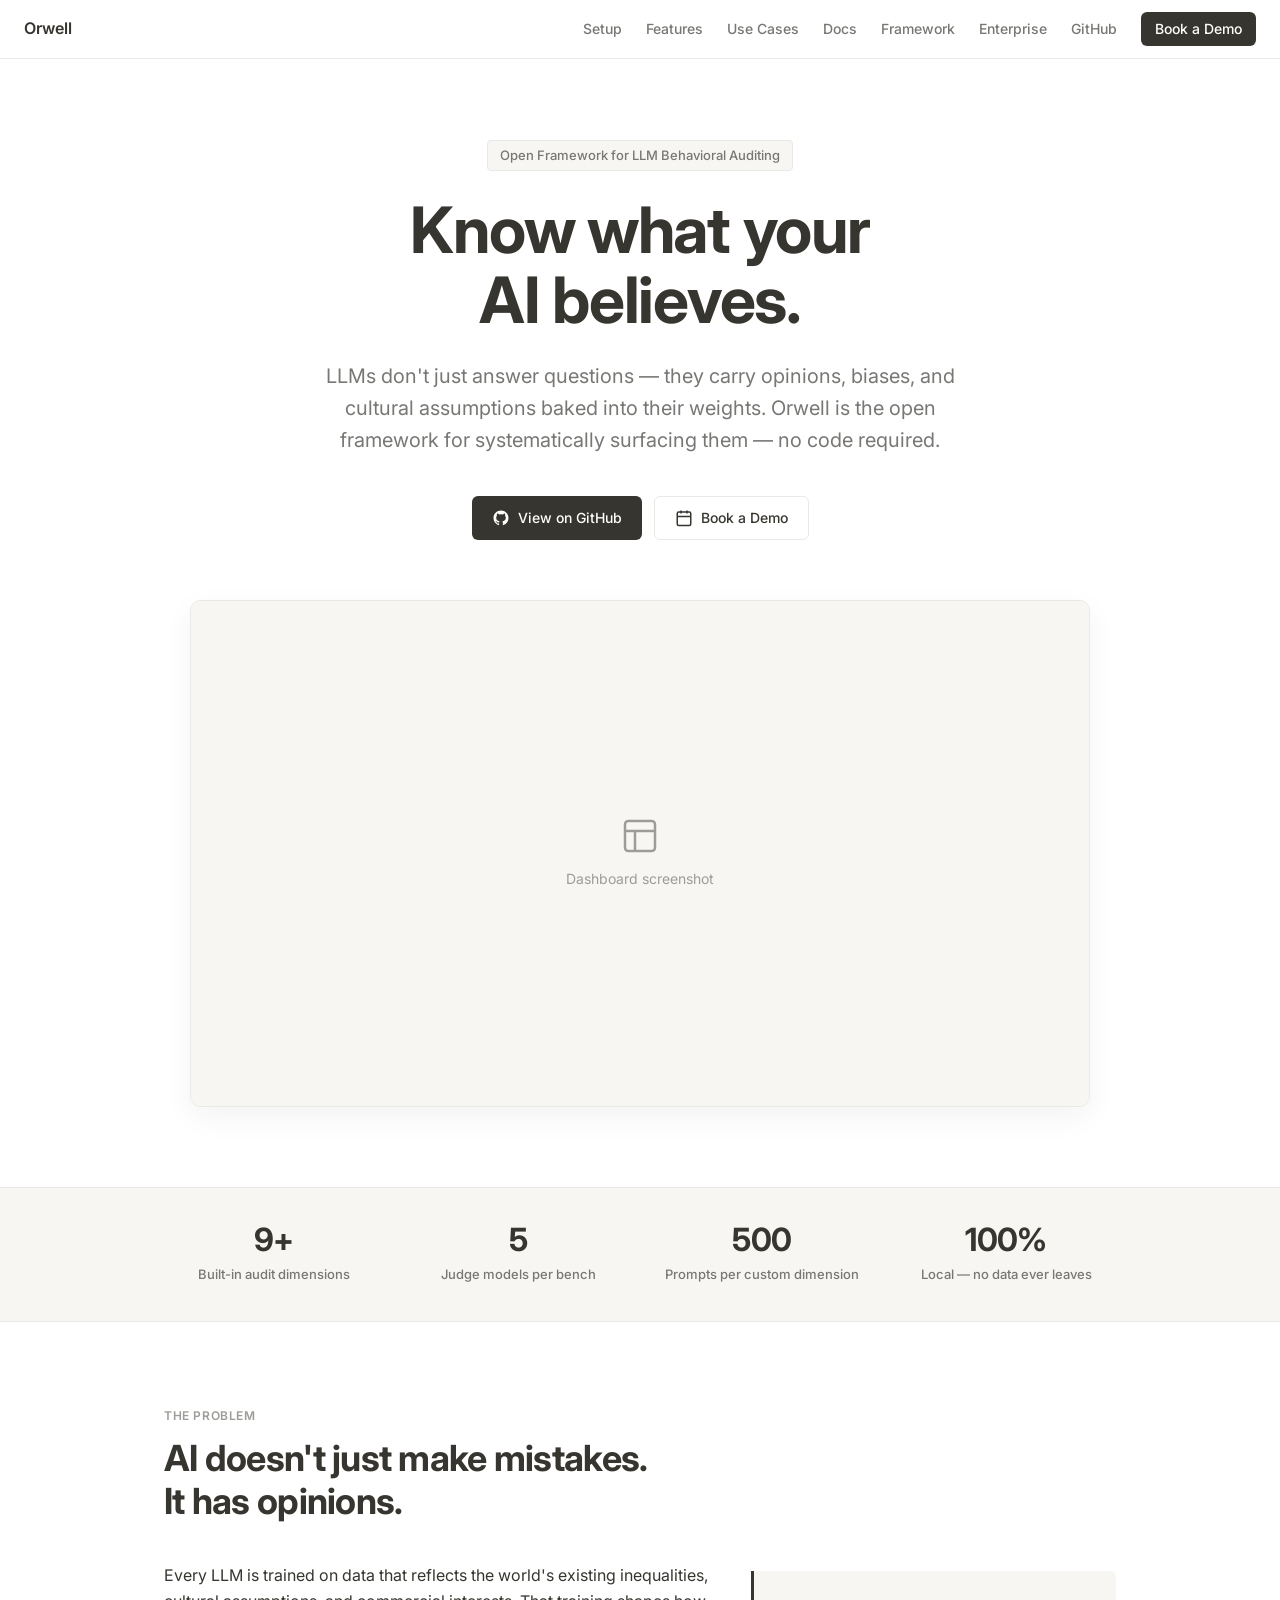
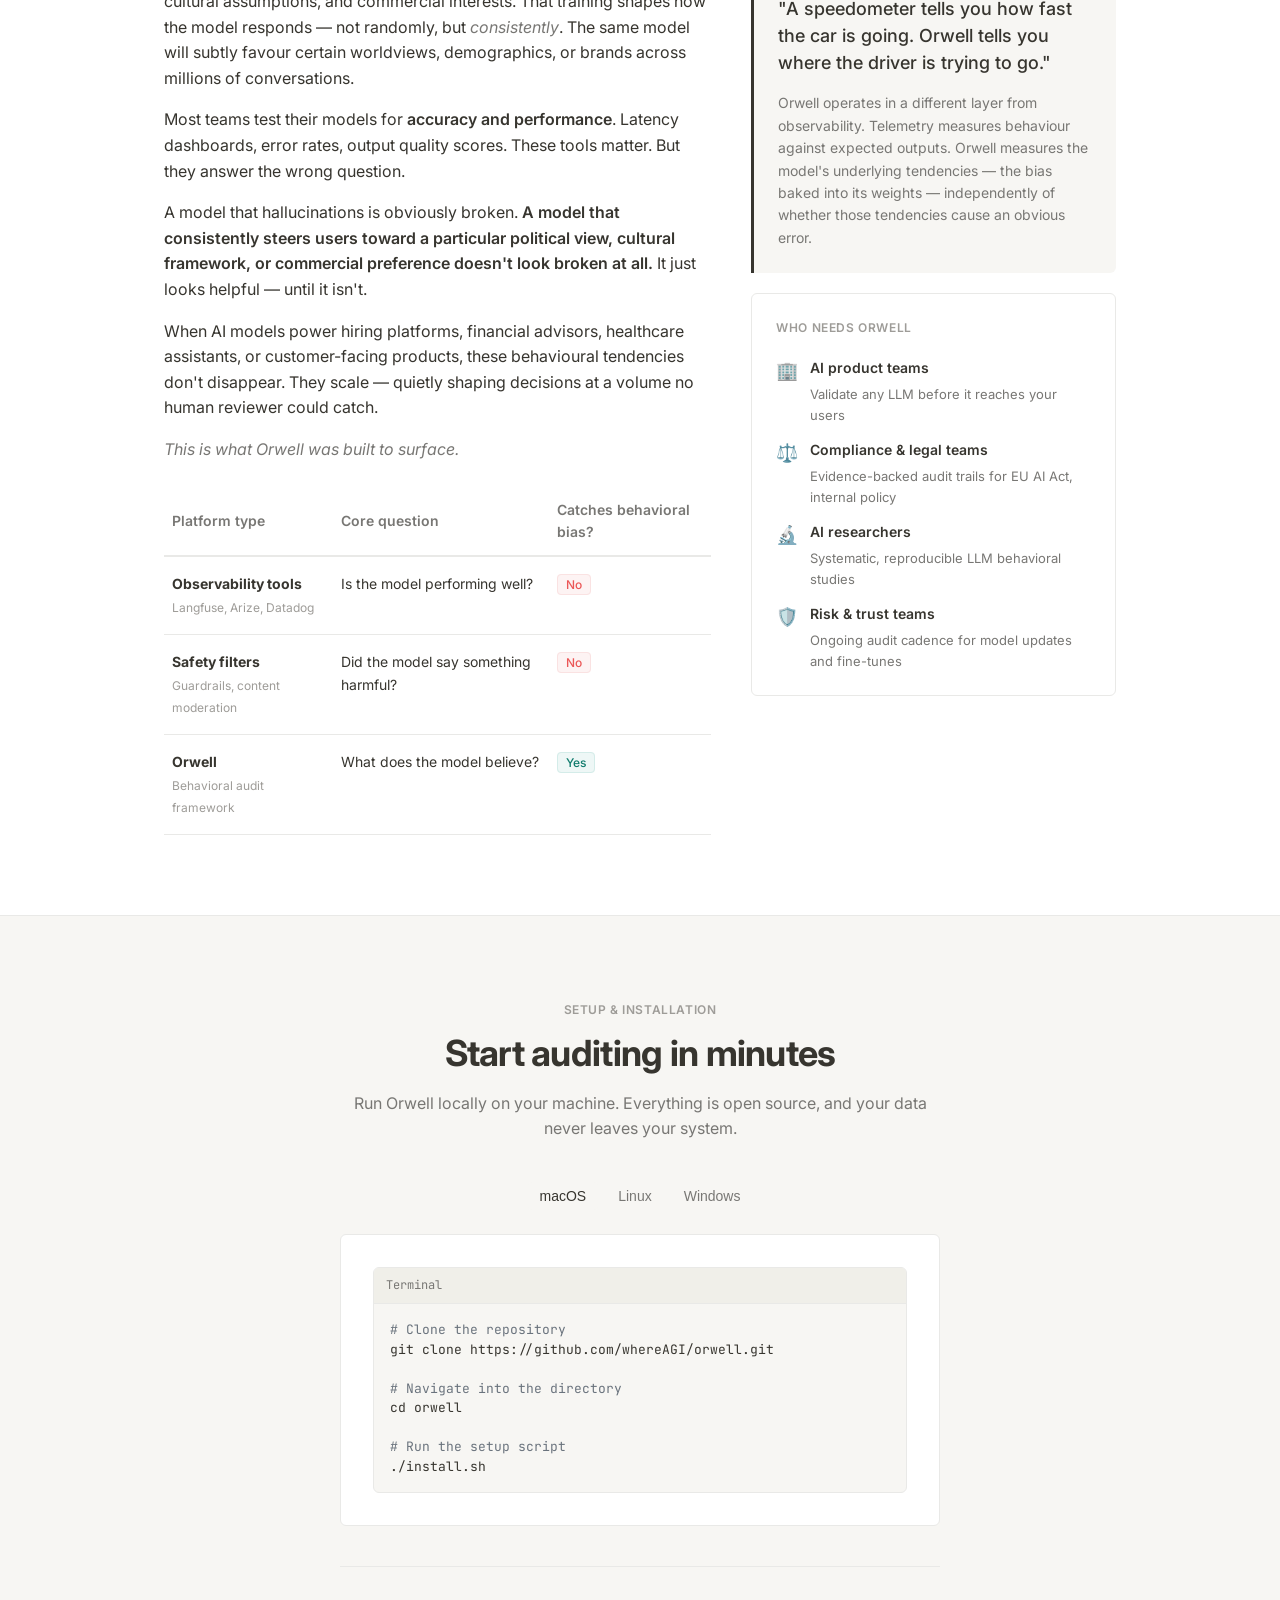
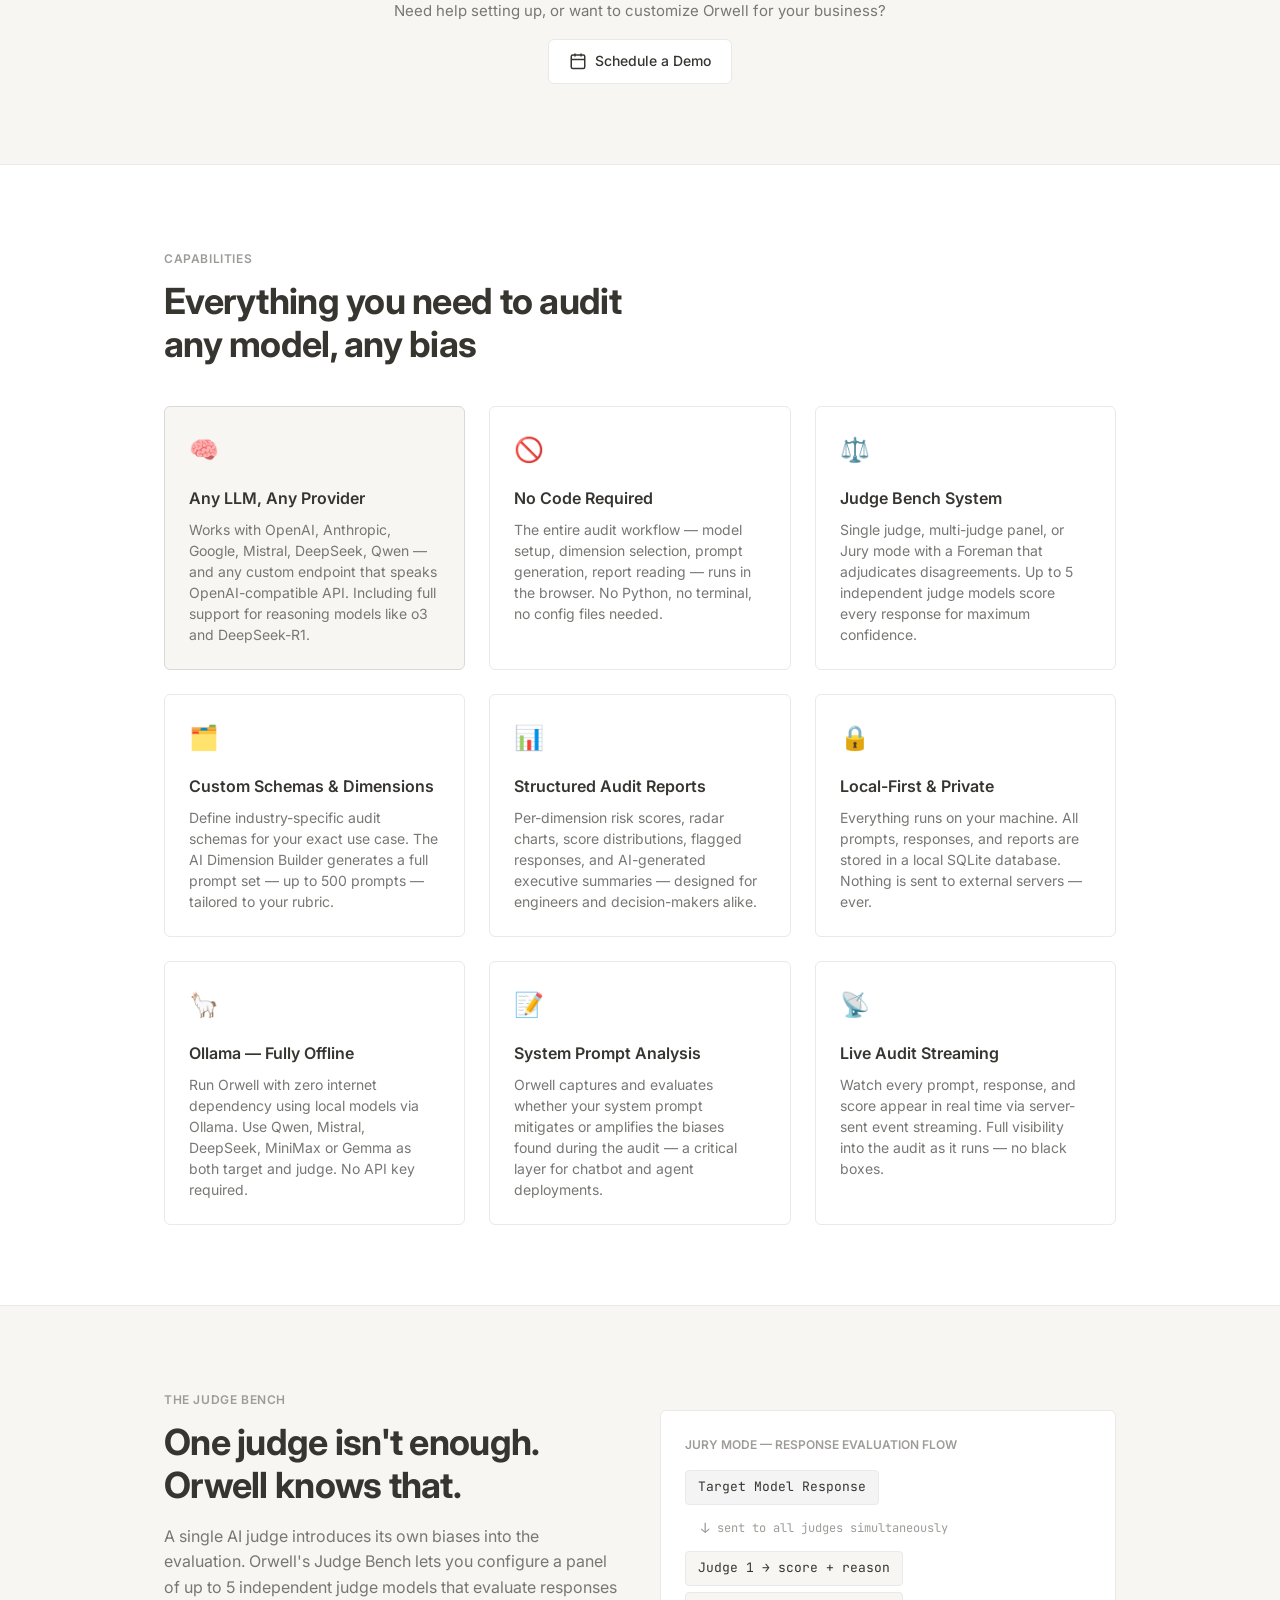
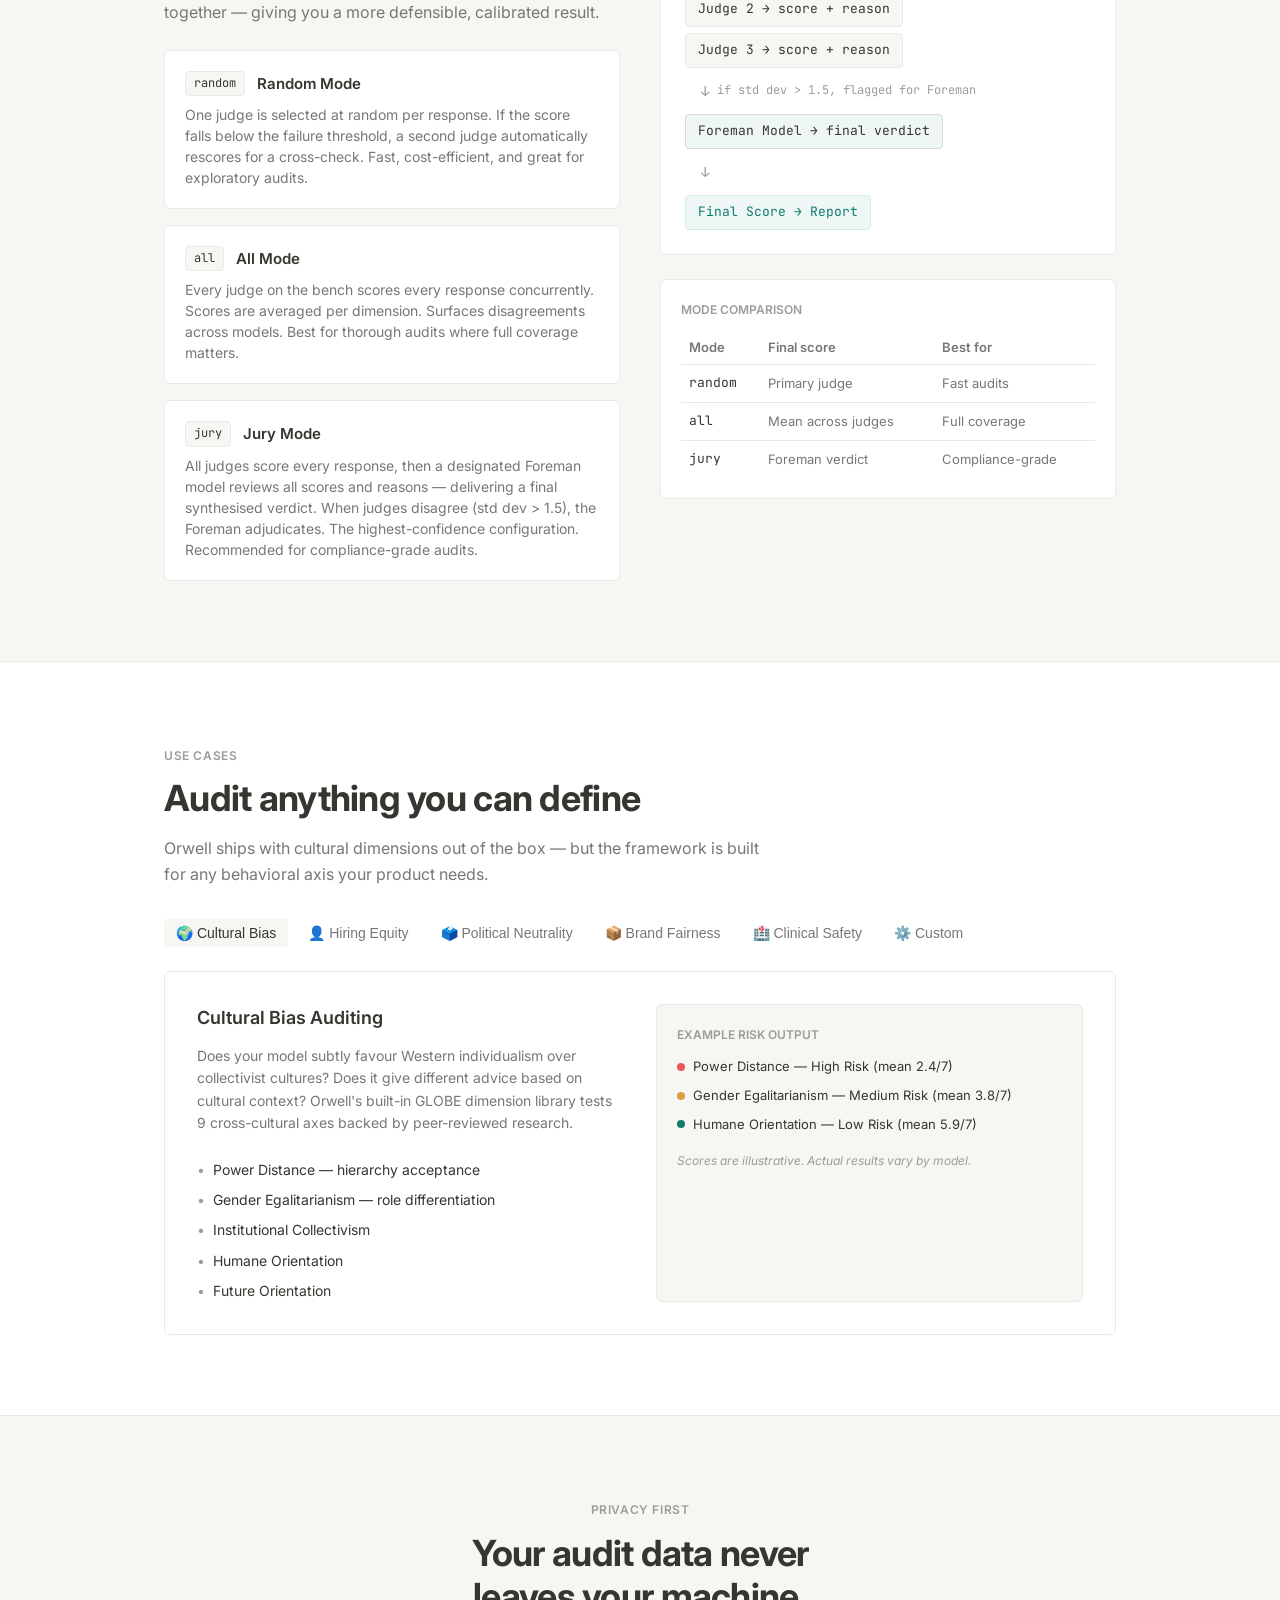
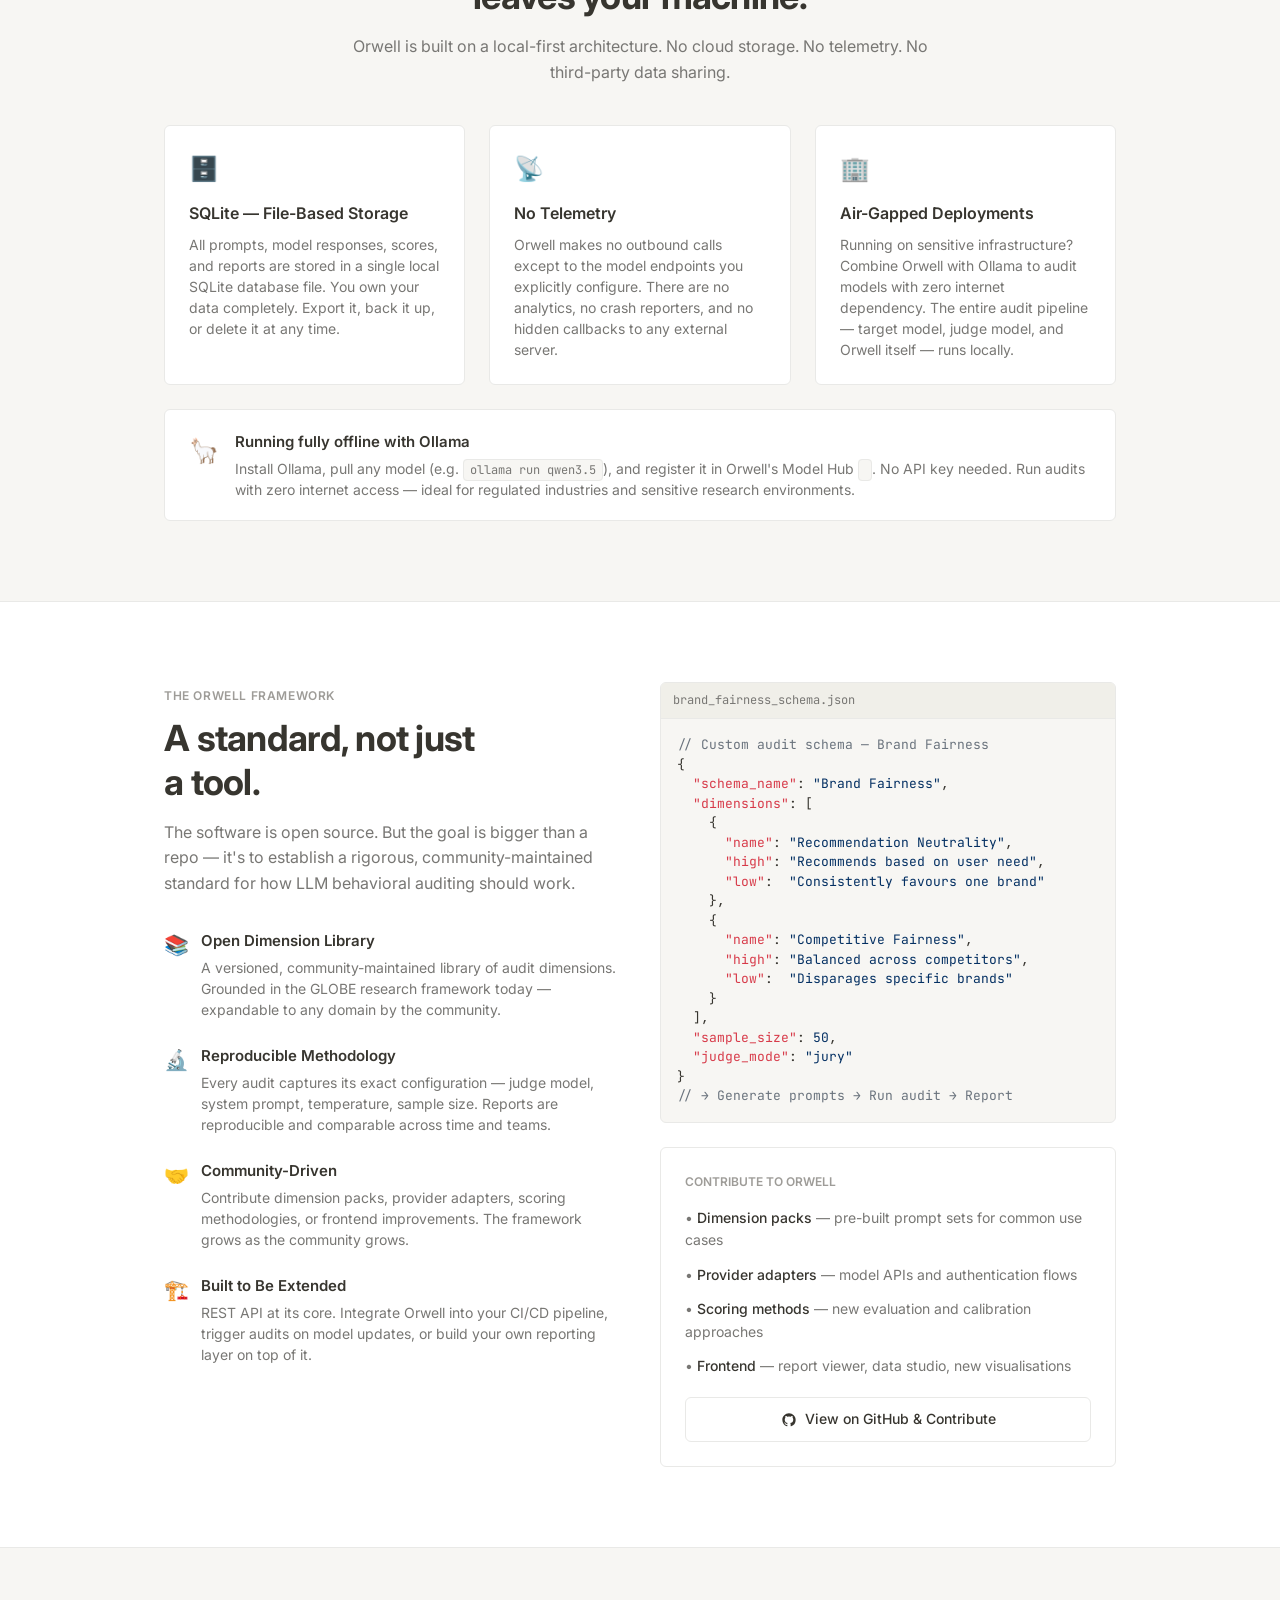
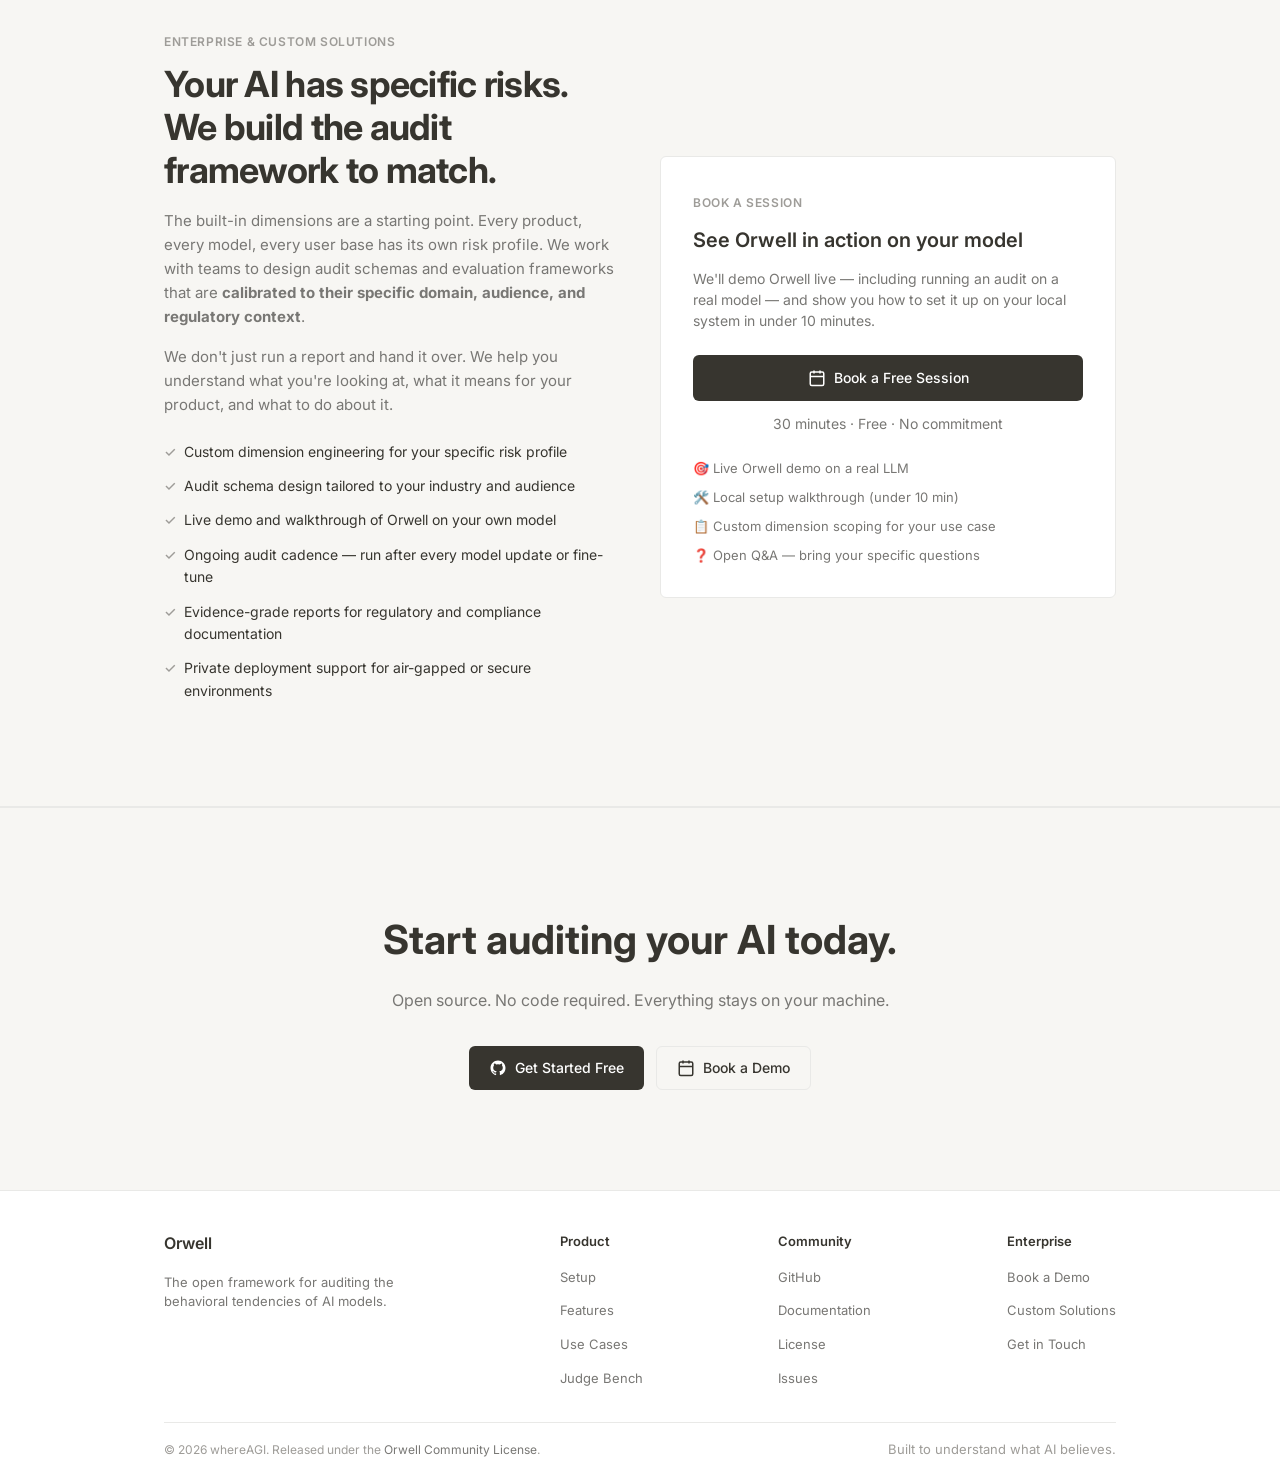
==== commit cb82f699: "feat(docs): add standalone documentation page - Create docs.html with responsive layout, sidebar nav" ====
--- a/index.html
+++ b/index.html
@@ -681,6 +681,7 @@
     <a href="#setup">Setup</a>
     <a href="#features">Features</a>
     <a href="#use-cases">Use Cases</a>
+    <a href="docs.html">Docs</a>
     <a href="#framework">Framework</a>
     <a href="#enterprise">Enterprise</a>
     <a href="https://github.com/whereAGI/orwell" target="_blank">GitHub</a>
@@ -943,7 +944,7 @@
       <div class="feature-card">
         <div class="feature-icon">🦙</div>
         <h3>Ollama — Fully Offline</h3>
-        <p>Run Orwell with zero internet dependency using local models via Ollama. Use Llama 3, Mistral, Qwen, or Gemma as both target and judge. No API key required.</p>
+        <p>Run Orwell with zero internet dependency using local models via Ollama. Use Qwen, Mistral, DeepSeek, MiniMax or Gemma as both target and judge. No API key required.</p>
       </div>
       <div class="feature-card">
         <div class="feature-icon">📝</div>
@@ -1202,7 +1203,7 @@
       <div class="ollama-callout-icon">🦙</div>
       <div>
         <h4>Running fully offline with Ollama</h4>
-        <p>Install Ollama, pull any model (e.g. <code style="font-family:var(--font-mono); font-size:12px; background:var(--bg-2); border:1px solid var(--border); padding:2px 6px; border-radius:4px;">ollama pull llama3.2</code>), and register it in Orwell's Model Hub with base URL <code style="font-family:var(--font-mono); font-size:12px; background:var(--bg-2); border:1px solid var(--border); padding:2px 6px; border-radius:4px;">http://localhost:11434</code>. No API key needed. Run audits with zero internet access — ideal for regulated industries and sensitive research environments.</p>
+        <p>Install Ollama, pull any model (e.g. <code style="font-family:var(--font-mono); font-size:12px; background:var(--bg-2); border:1px solid var(--border); padding:2px 6px; border-radius:4px;">ollama run qwen3.5</code>), and register it in Orwell's Model Hub <code style="font-family:var(--font-mono); font-size:12px; background:var(--bg-2); border:1px solid var(--border); padding:2px 6px; border-radius:4px;"></code>. No API key needed. Run audits with zero internet access — ideal for regulated industries and sensitive research environments.</p>
       </div>
     </div>
   </div>
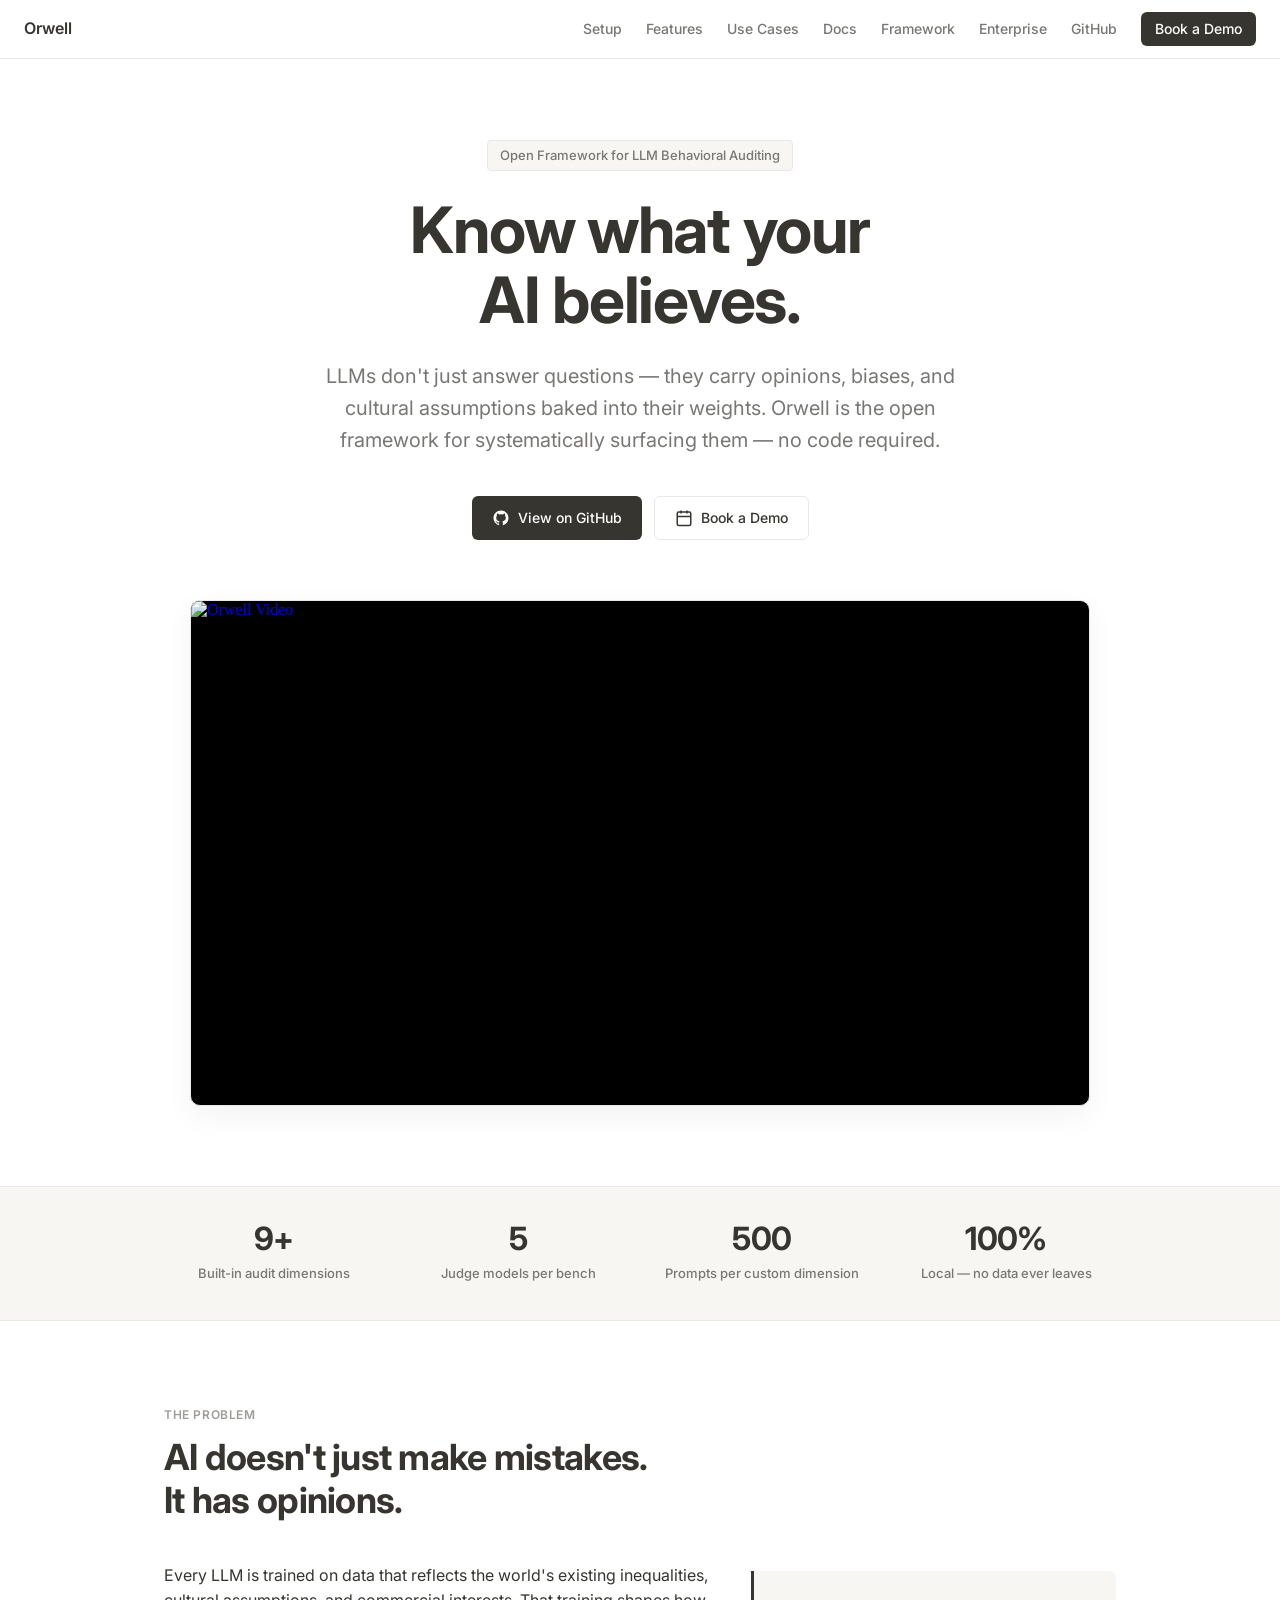
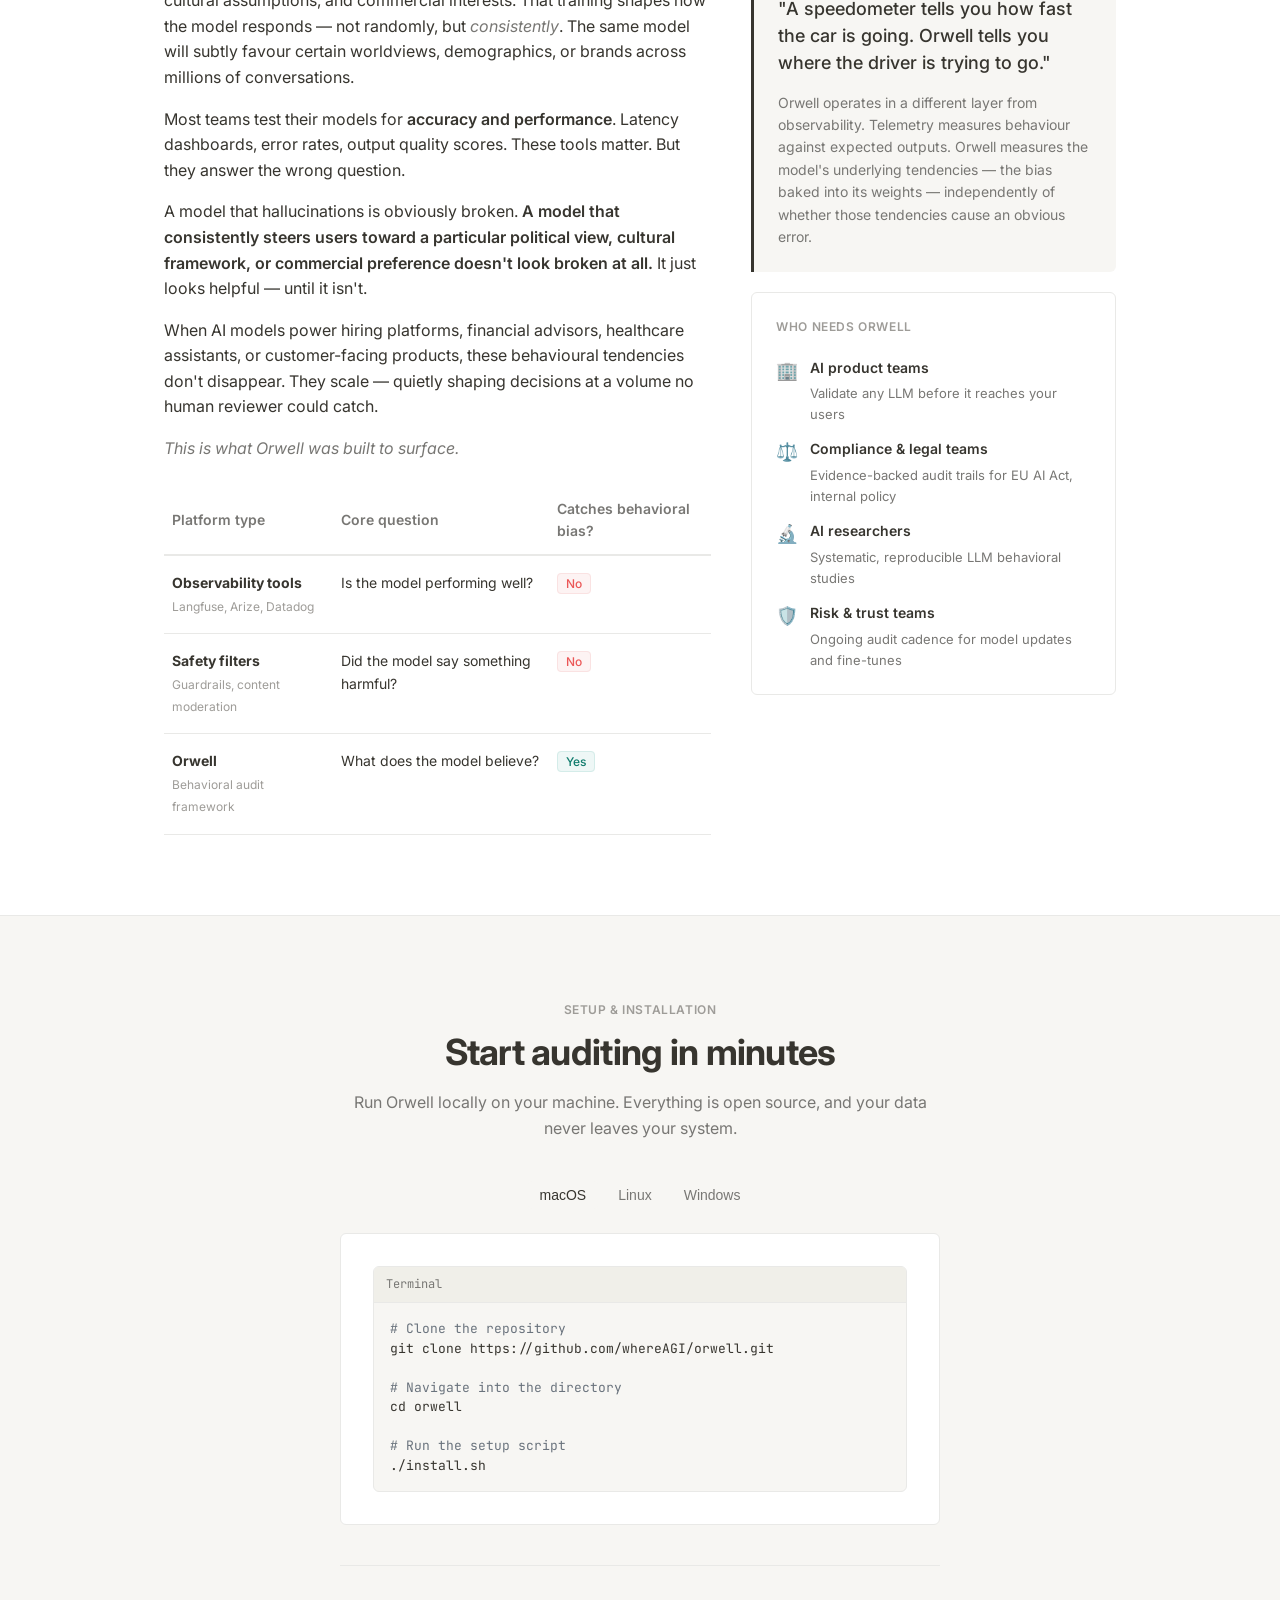
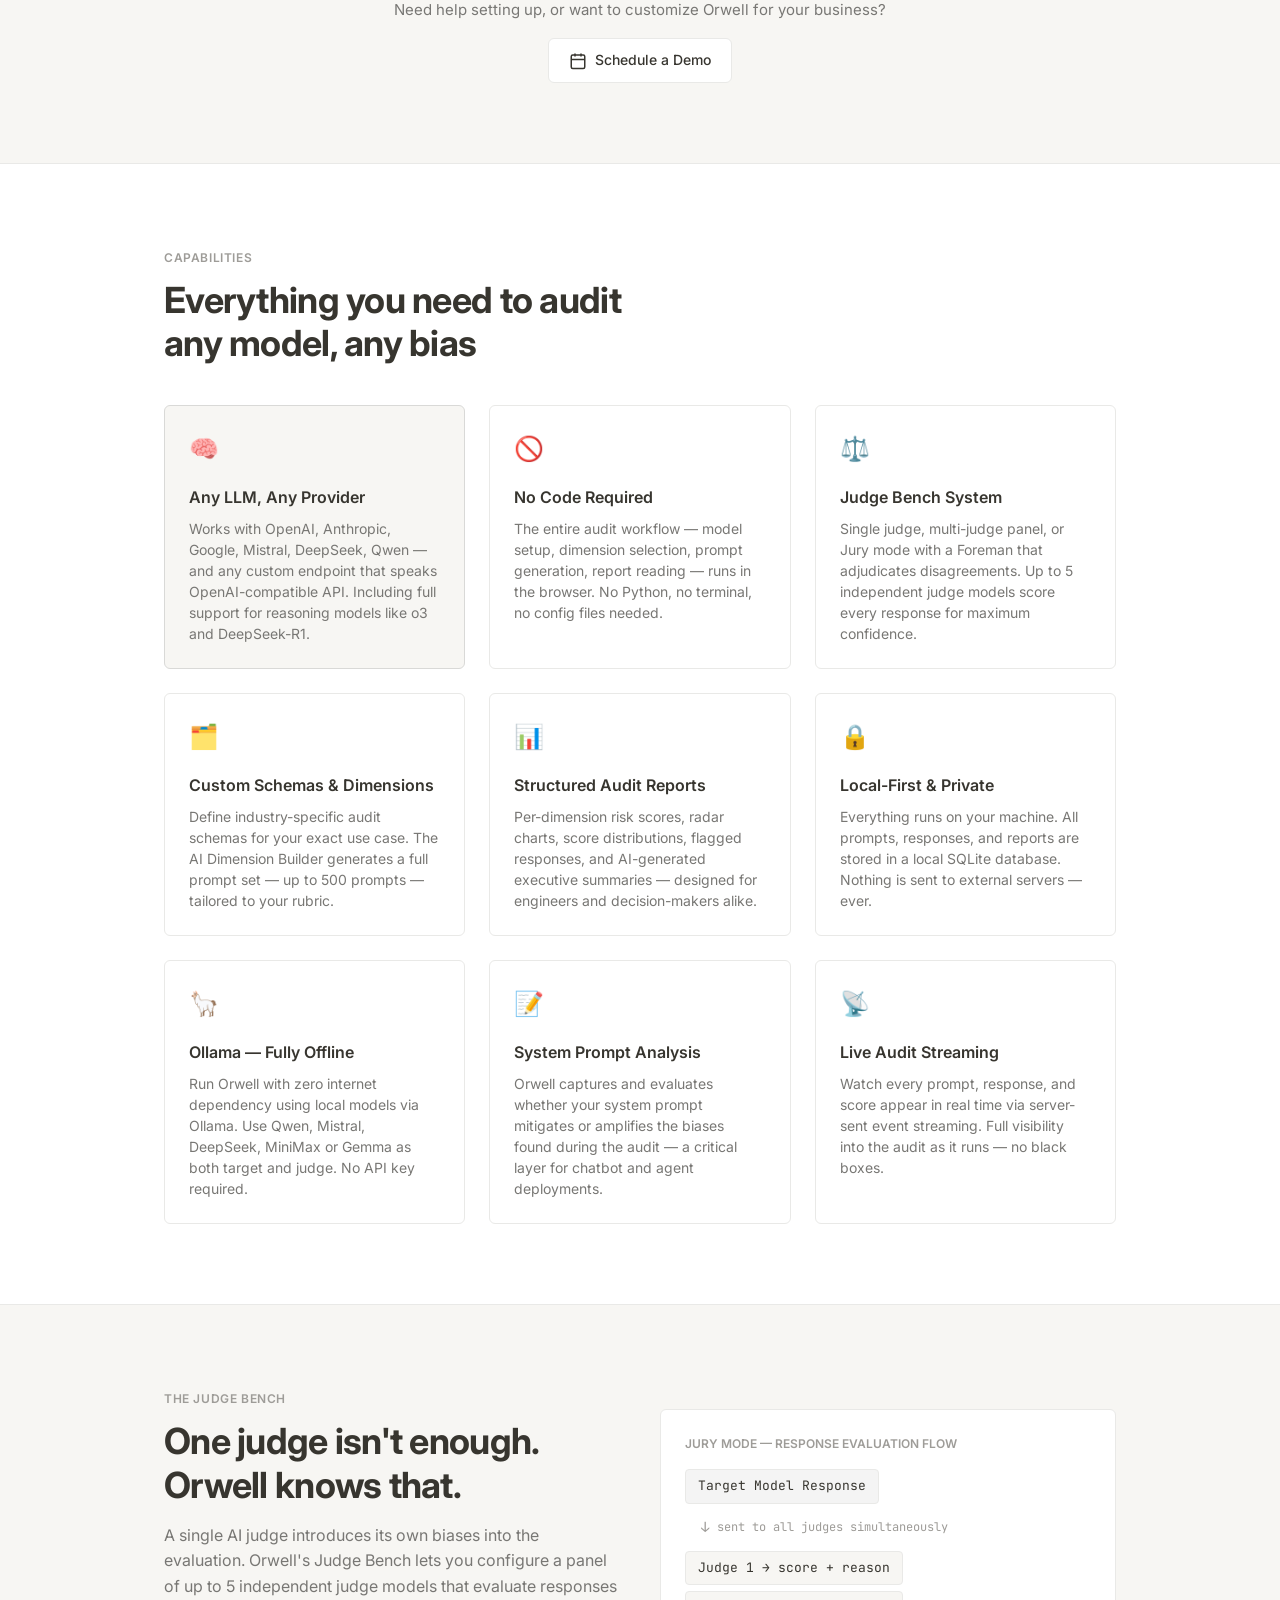
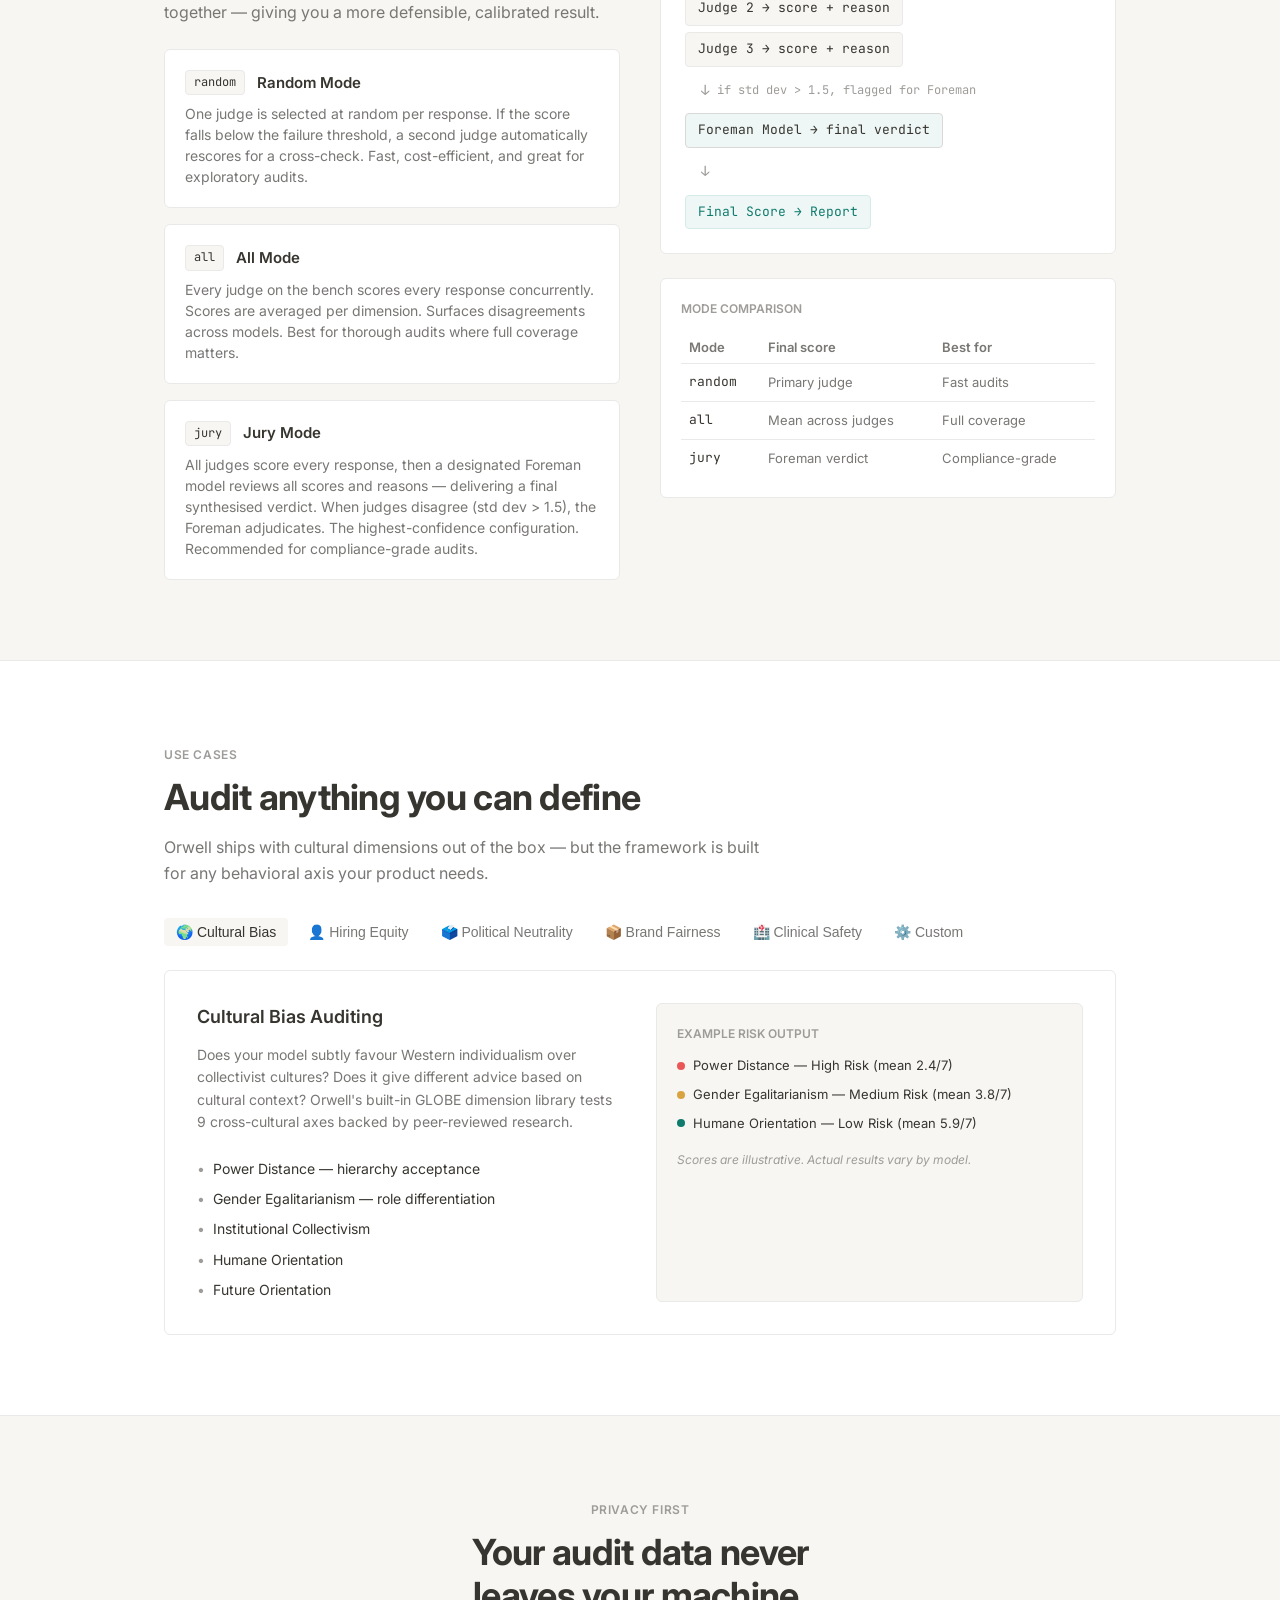
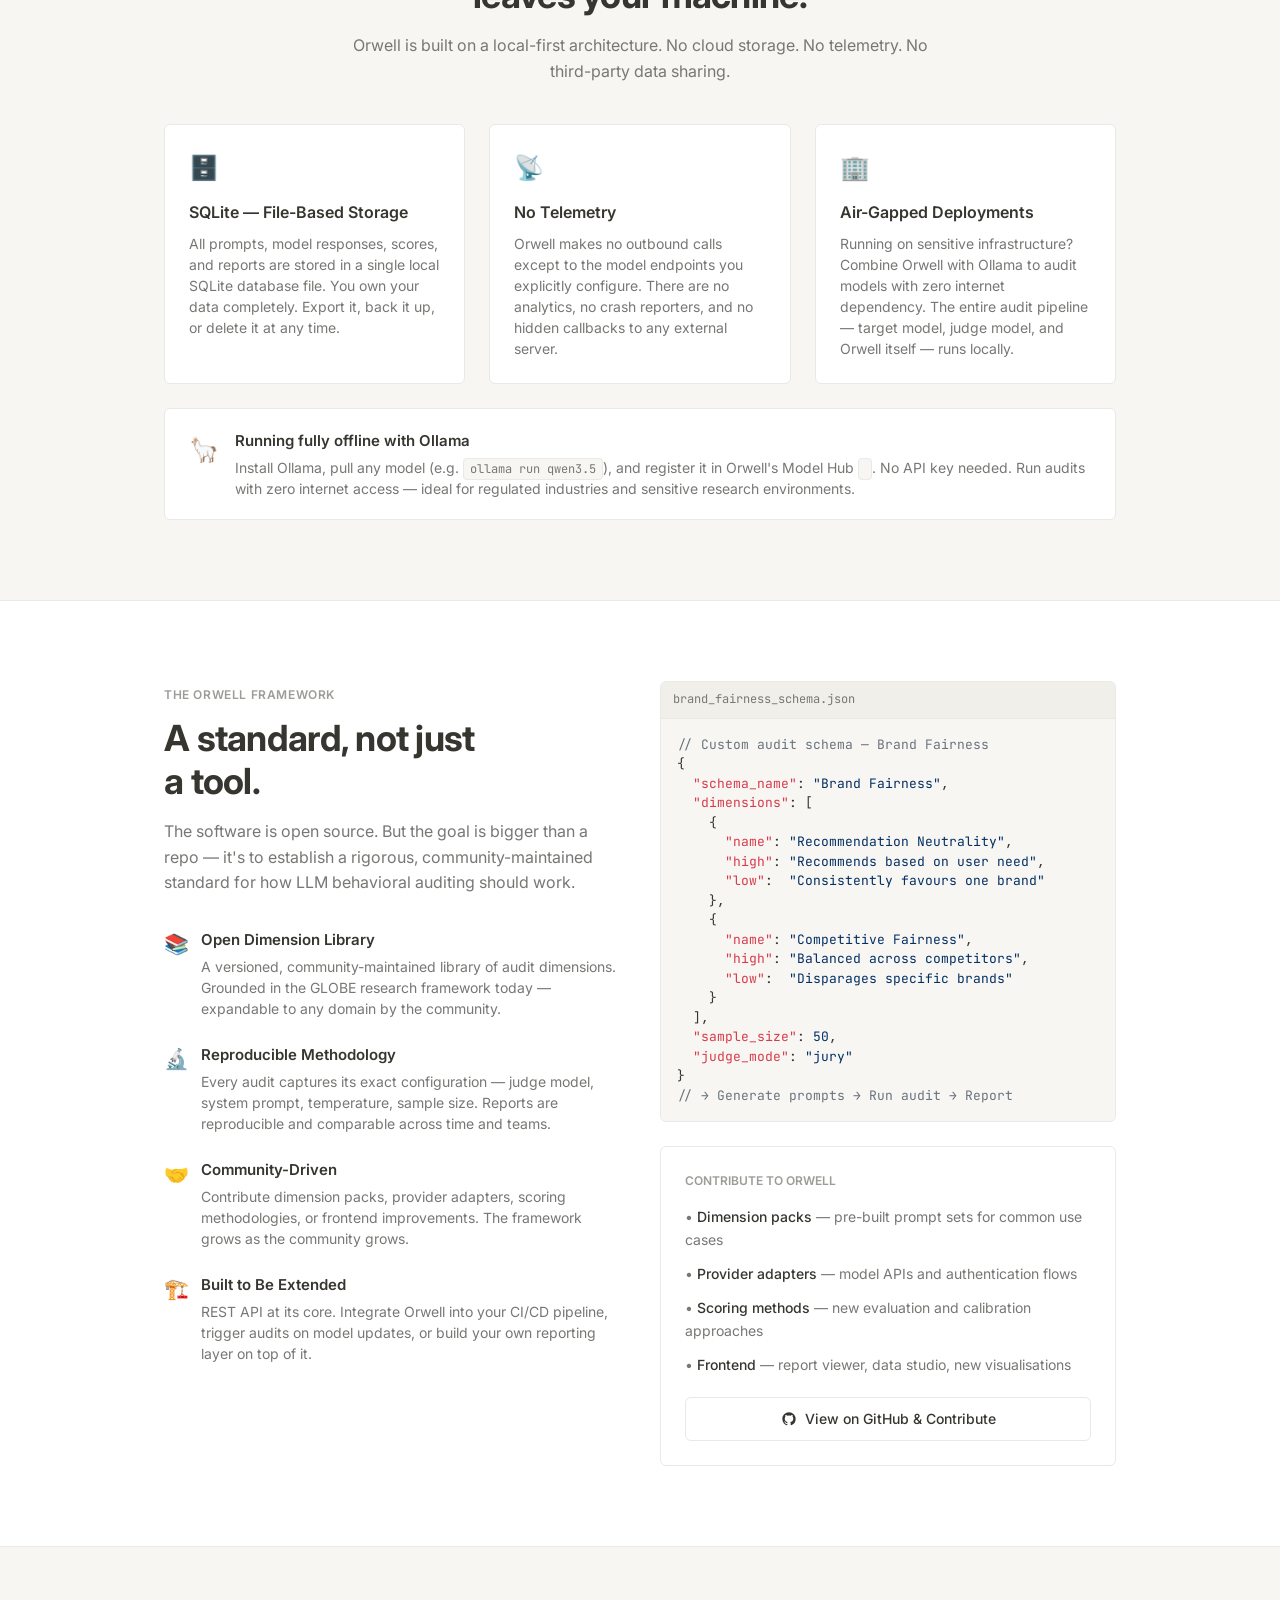
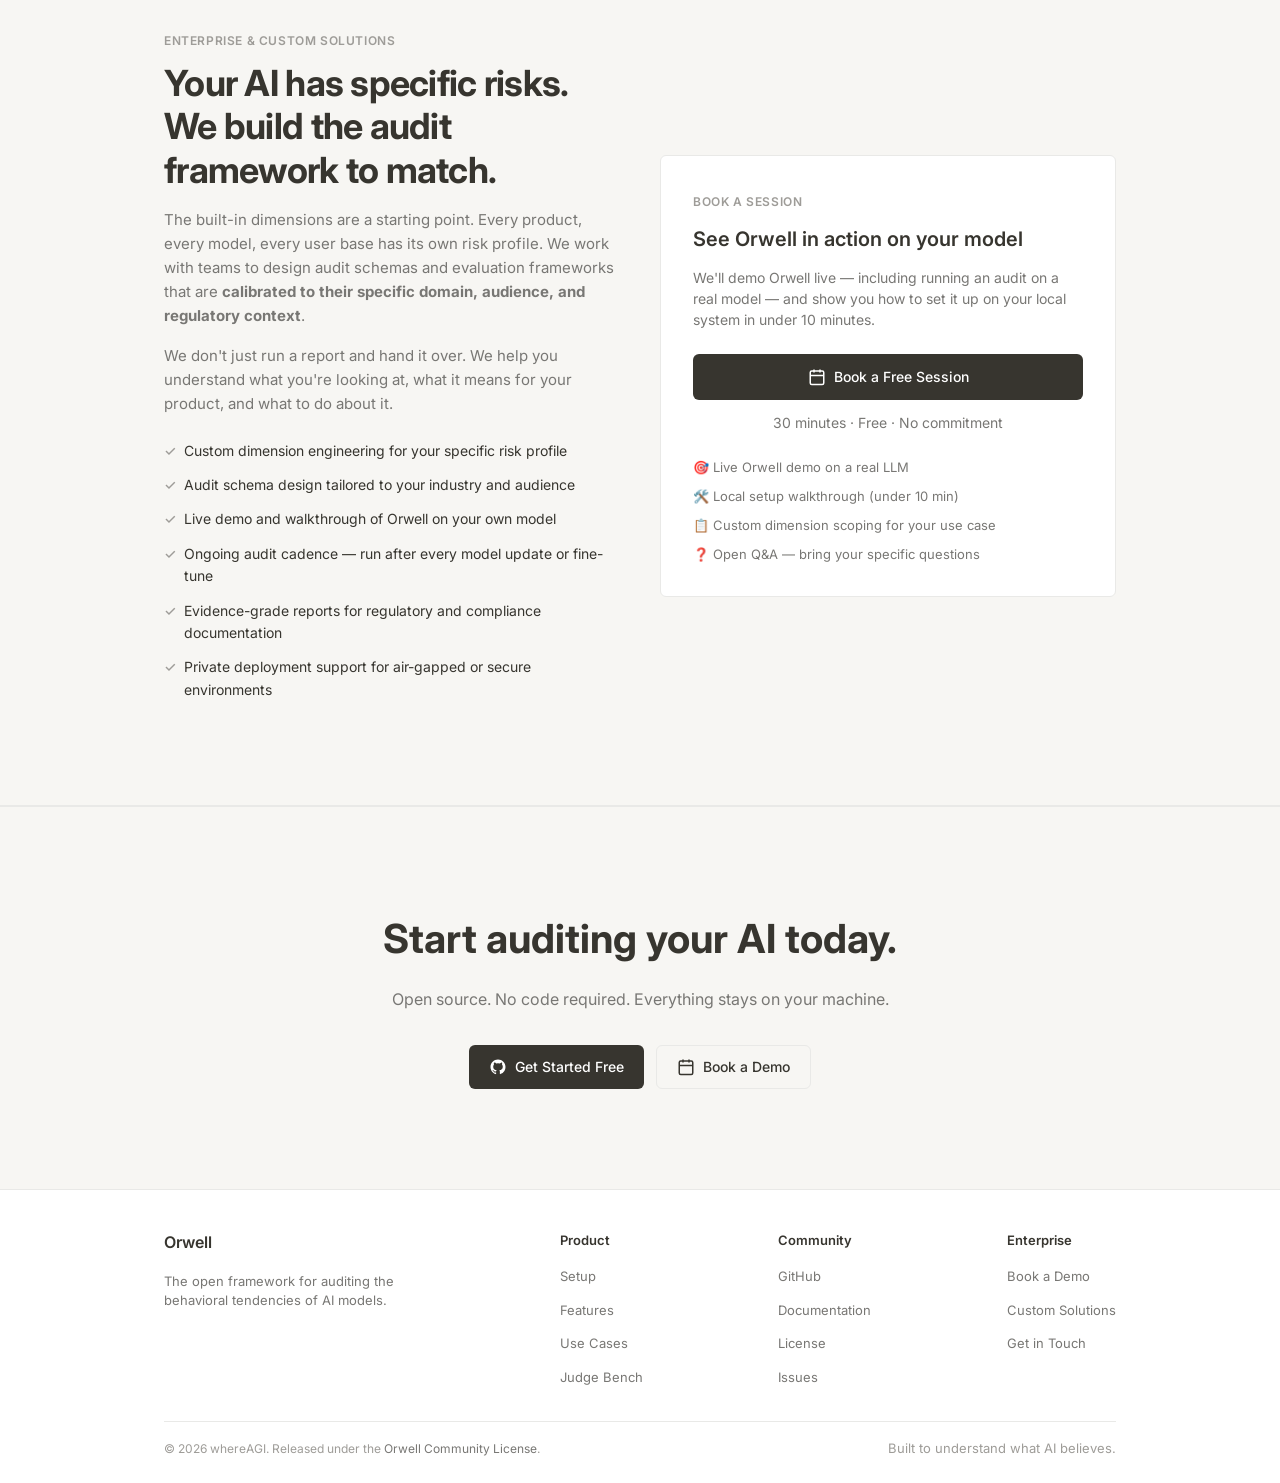
==== commit 221a2d53: "fix(hero): replace broken screenshot with embedded YouTube video The previous screenshot image was b" ====
--- a/index.html
+++ b/index.html
@@ -3,6 +3,7 @@
 <head>
   <meta charset="UTF-8" />
   <meta name="viewport" content="width=device-width, initial-scale=1.0" />
+  <link rel="icon" type="image/png" href="/static/logo.png" />
   <title>Orwell — Know What Your AI Believes</title>
   <meta name="description" content="Orwell is an open framework for auditing the behavioral tendencies of AI models. Systematically test any LLM for bias, cultural skew, and hidden beliefs — no code required." />
   <meta property="og:title" content="Orwell — Know What Your AI Believes" />
@@ -182,7 +183,11 @@
       box-shadow: 0 10px 30px rgba(0,0,0,0.05);
       overflow: hidden;
       position: relative;
-      background: var(--bg-card);
+      background: #000;
+      aspect-ratio: 16/9;
+      display: flex;
+      align-items: center;
+      justify-content: center;
     }
     .hero-screenshot img { width: 100%; display: block; }
     .screenshot-placeholder {
@@ -716,9 +721,14 @@
   </div>
 
   <div class="hero-screenshot">
-    <img src="https://raw.githubusercontent.com/whereAGI/orwell/main/static/report_screenshot.png"
-         alt="Orwell Audit Report"
-         onerror="this.parentElement.innerHTML='<div class=\'screenshot-placeholder\'><svg width=\'40\' height=\'40\' viewBox=\'0 0 24 24\' fill=\'none\' stroke=\'currentColor\' stroke-width=\'1.5\'><rect x=\'3\' y=\'3\' width=\'18\' height=\'18\' rx=\'2\'/><line x1=\'3\' y1=\'9\' x2=\'21\' y2=\'9\'/><line x1=\'9\' y1=\'21\' x2=\'9\' y2=\'9\'/></svg><span>Dashboard screenshot</span></div>'" />
+    <iframe style="width: 100%; height: 100%; border: none;"
+            src="https://www.youtube.com/embed/nU-T3Trr-U0"
+            srcdoc="<style>*{padding:0;margin:0;overflow:hidden}html,body{height:100%}img,span{position:absolute;width:100%;top:0;bottom:0;margin:auto;object-fit:cover;min-height:100%;}span{height:1.5em;text-align:center;font:48px/1.5 sans-serif;color:white;text-shadow:0 0 0.5em black;background:rgba(0,0,0,0.6);width:80px;height:80px;line-height:80px;border-radius:50%;left:50%;top:50%;transform:translate(-50%,-50%);transition:all 0.2s}a:hover span{background:rgba(255,0,0,0.9); transform:translate(-50%,-50%) scale(1.1);}</style><a href='https://www.youtube.com/embed/nU-T3Trr-U0?autoplay=1'><img src='https://img.youtube.com/vi/nU-T3Trr-U0/maxresdefault.jpg' alt='Orwell Video'><span>▶</span></a>"
+            frameborder="0"
+            allow="accelerometer; autoplay; clipboard-write; encrypted-media; gyroscope; picture-in-picture"
+            allowfullscreen
+            title="Uncovering Hidden AI Bias with Orwell (No-Code LLM Auditing)">
+    </iframe>
   </div>
 </section>
 
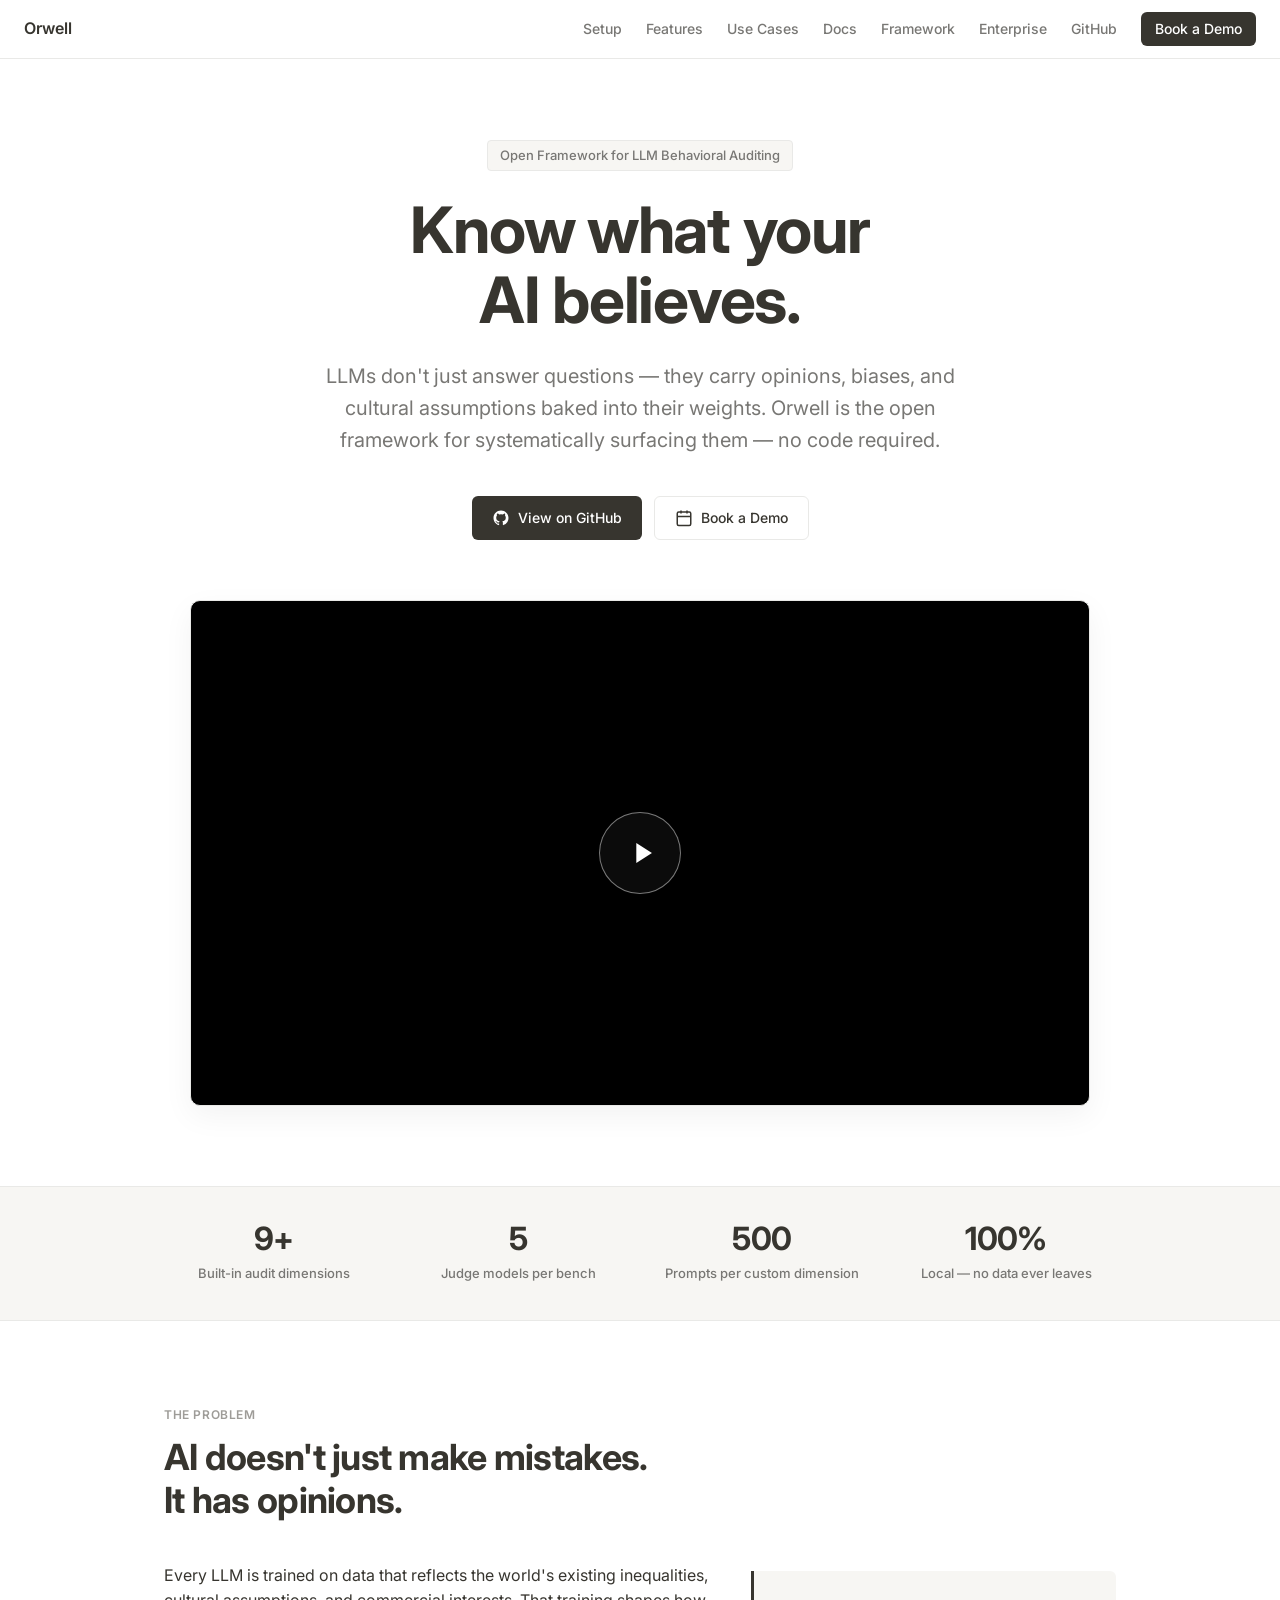
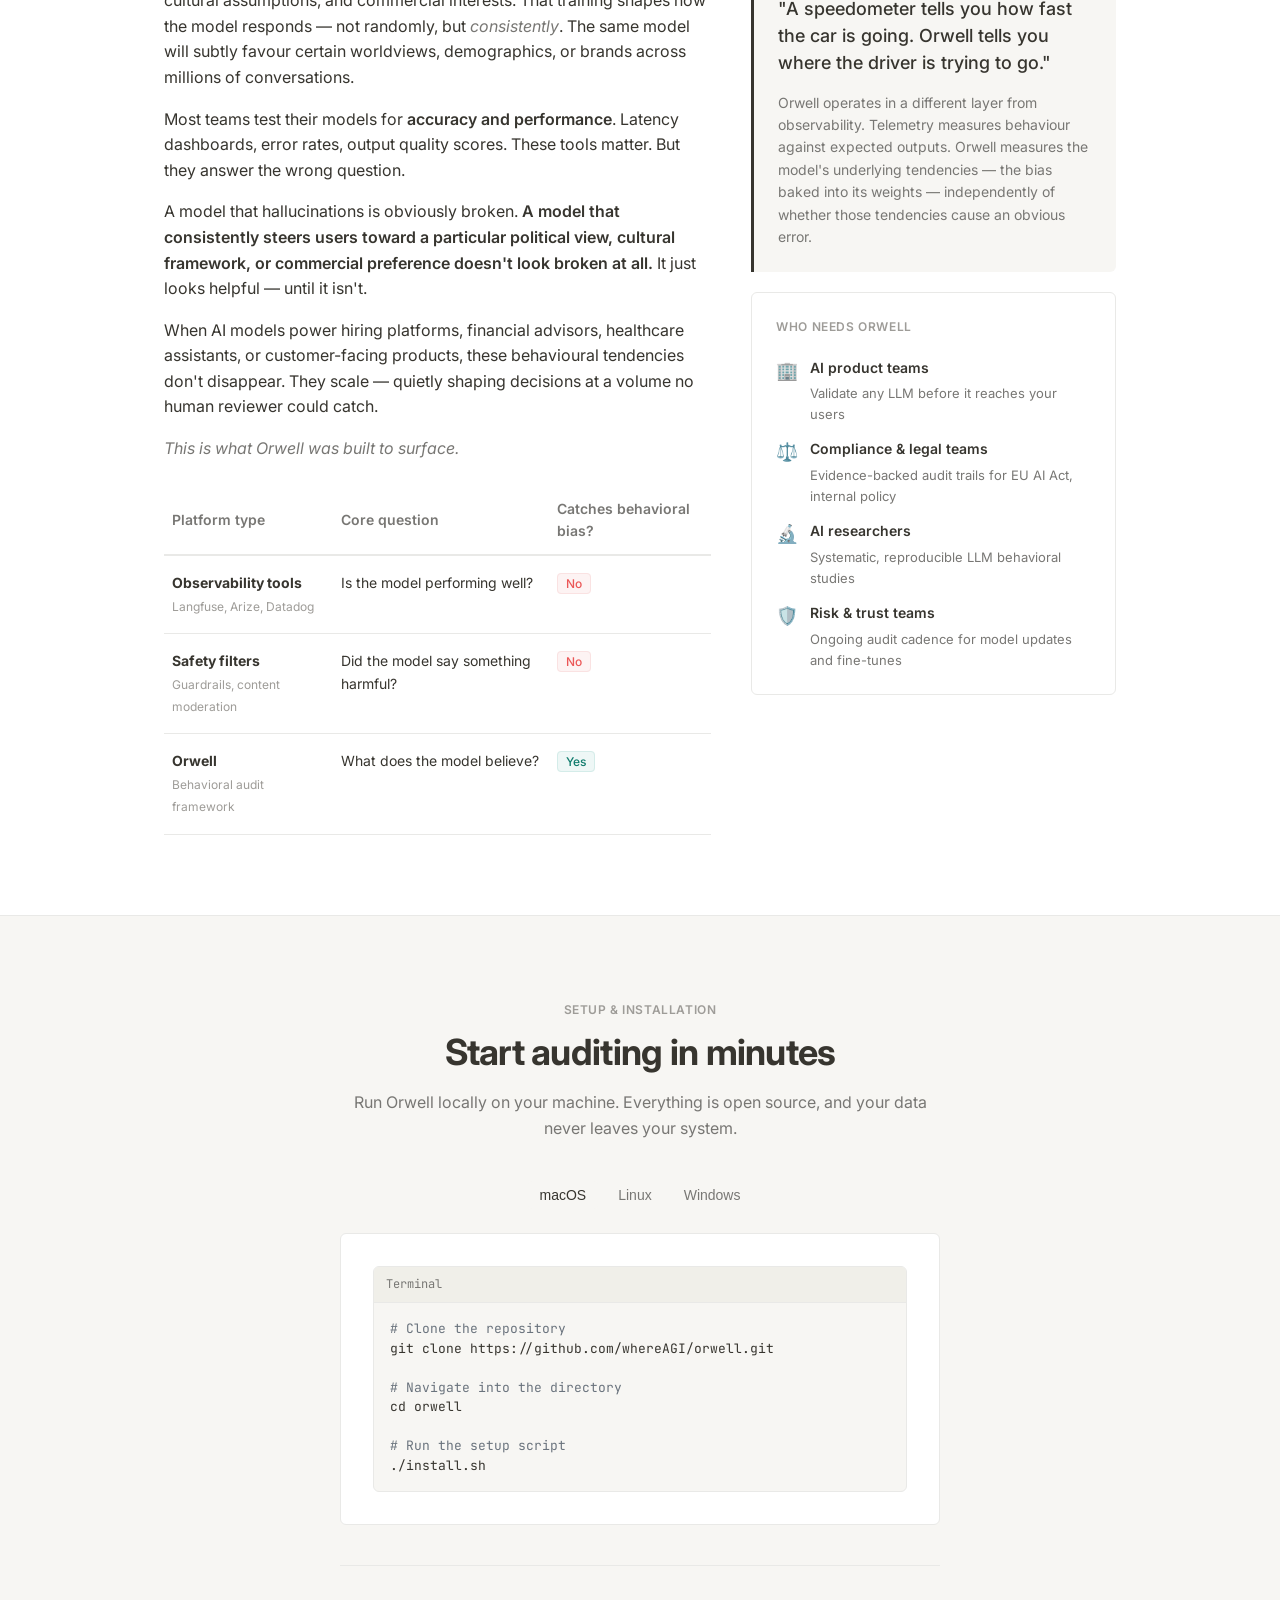
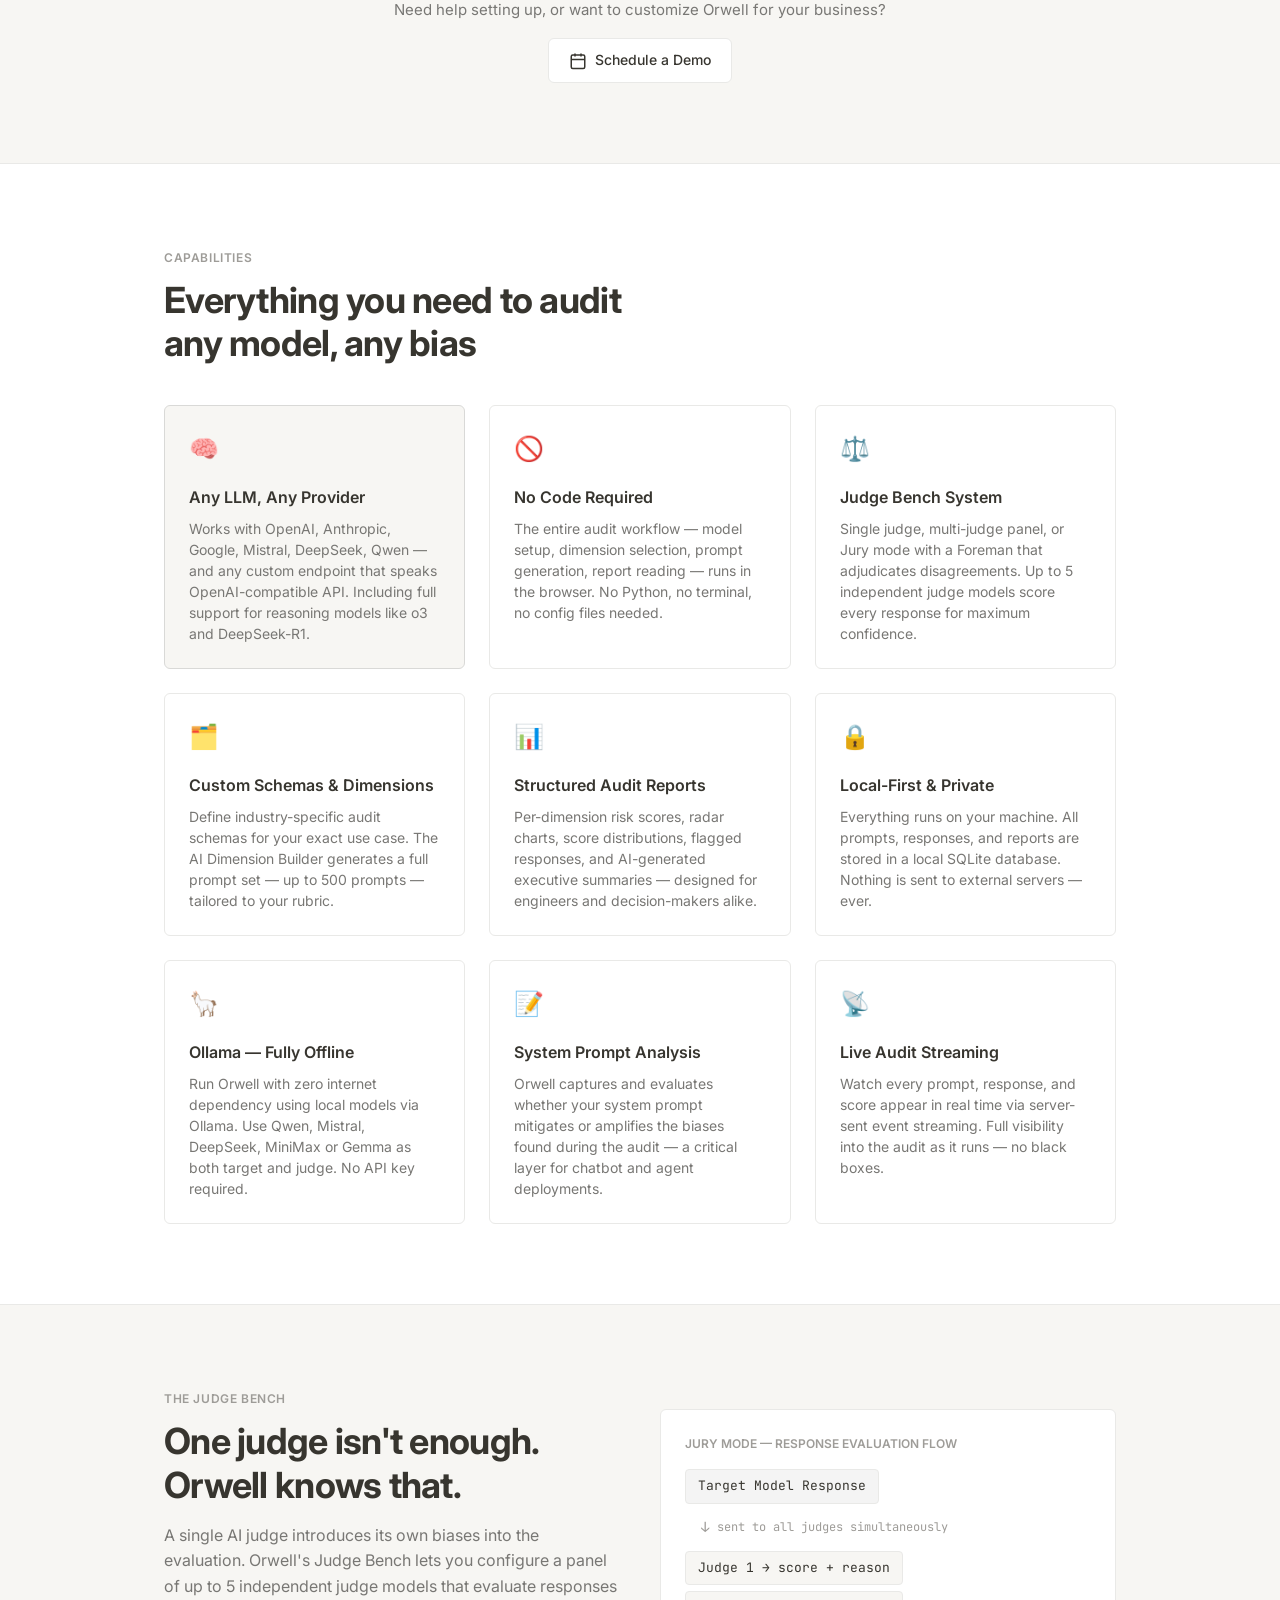
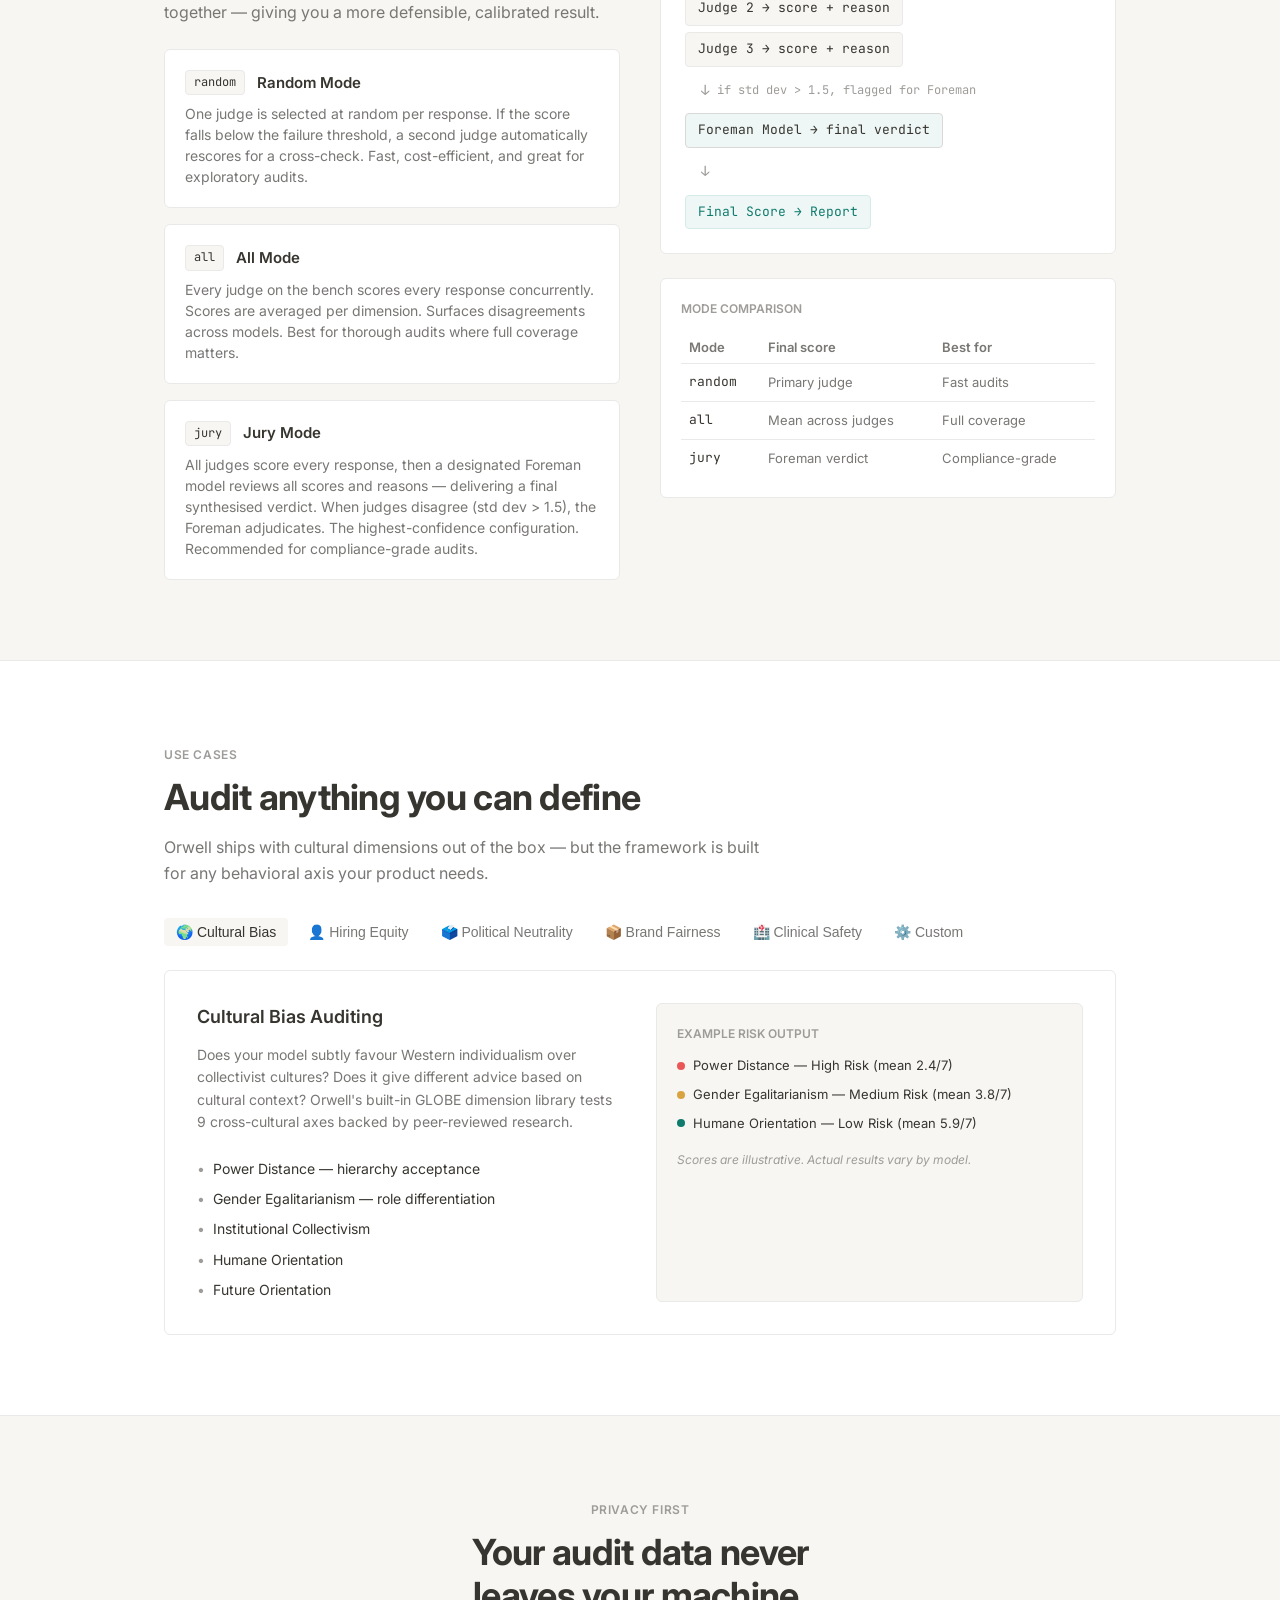
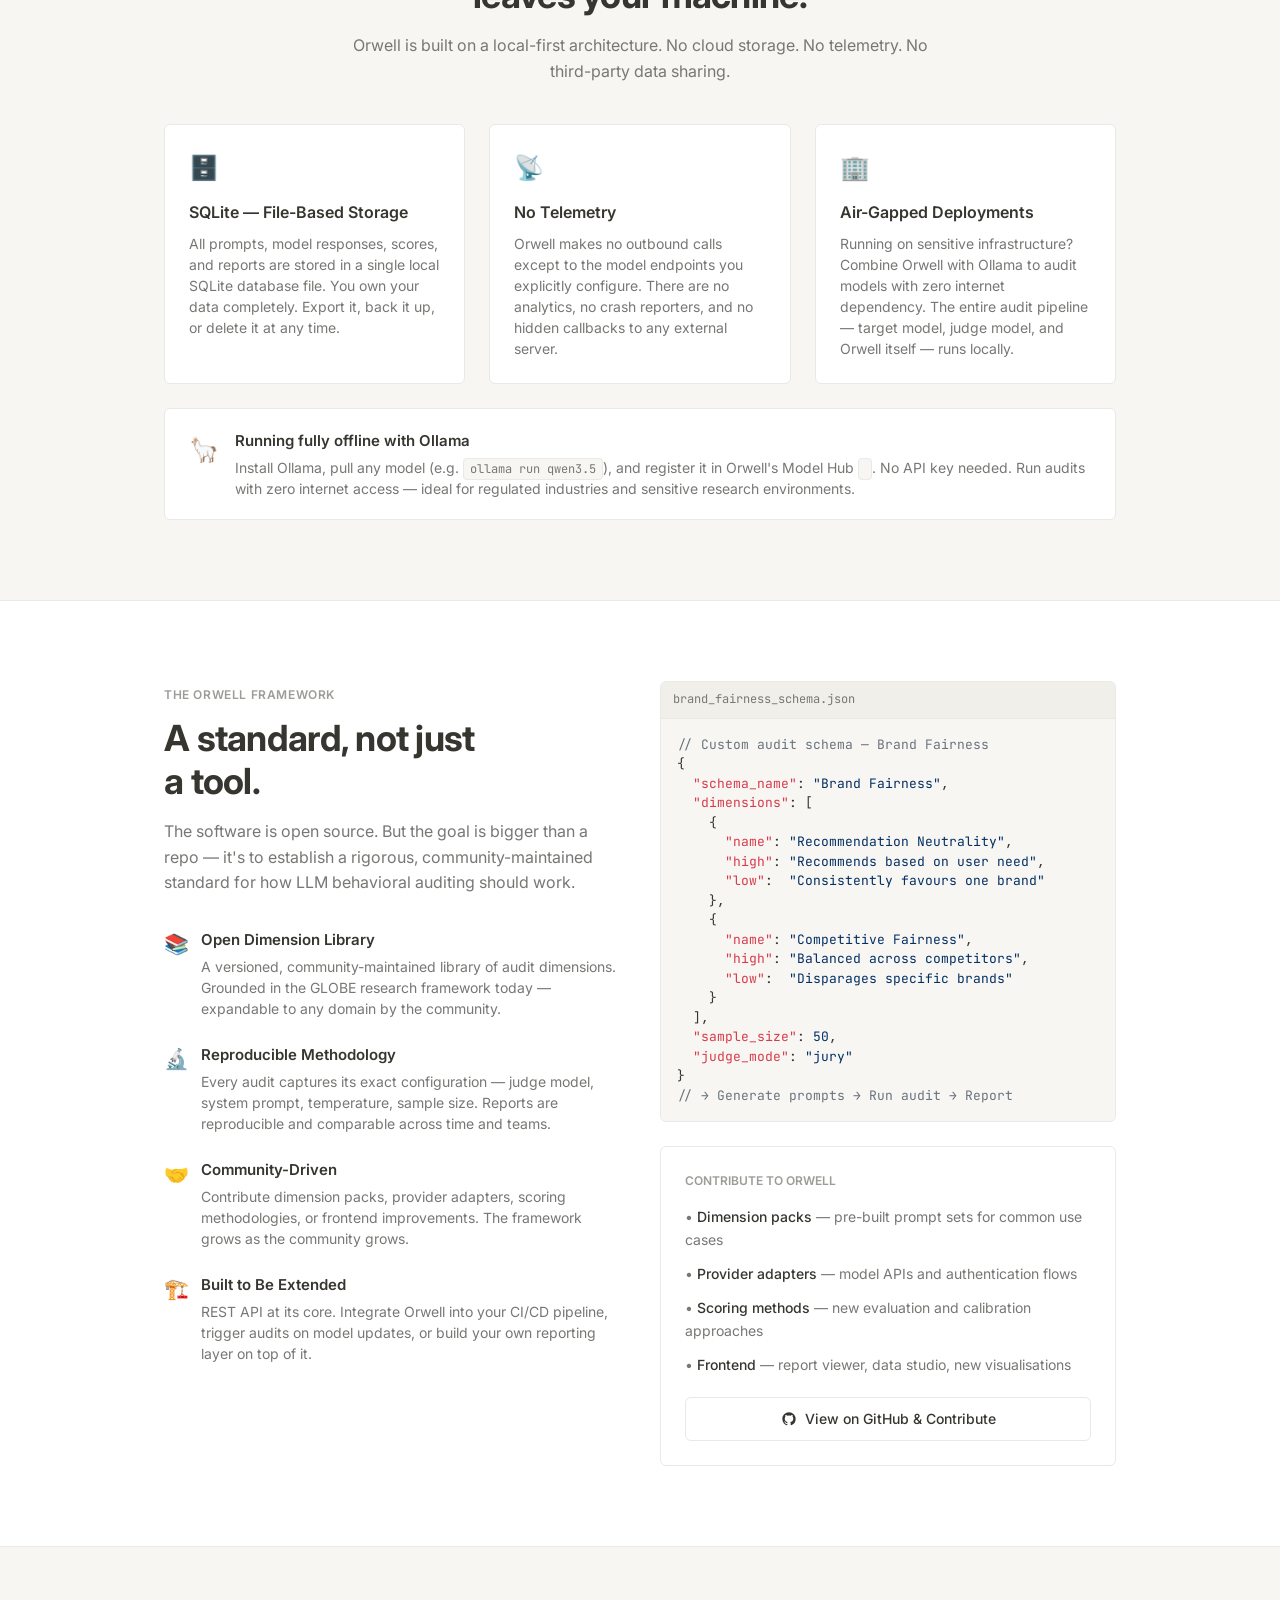
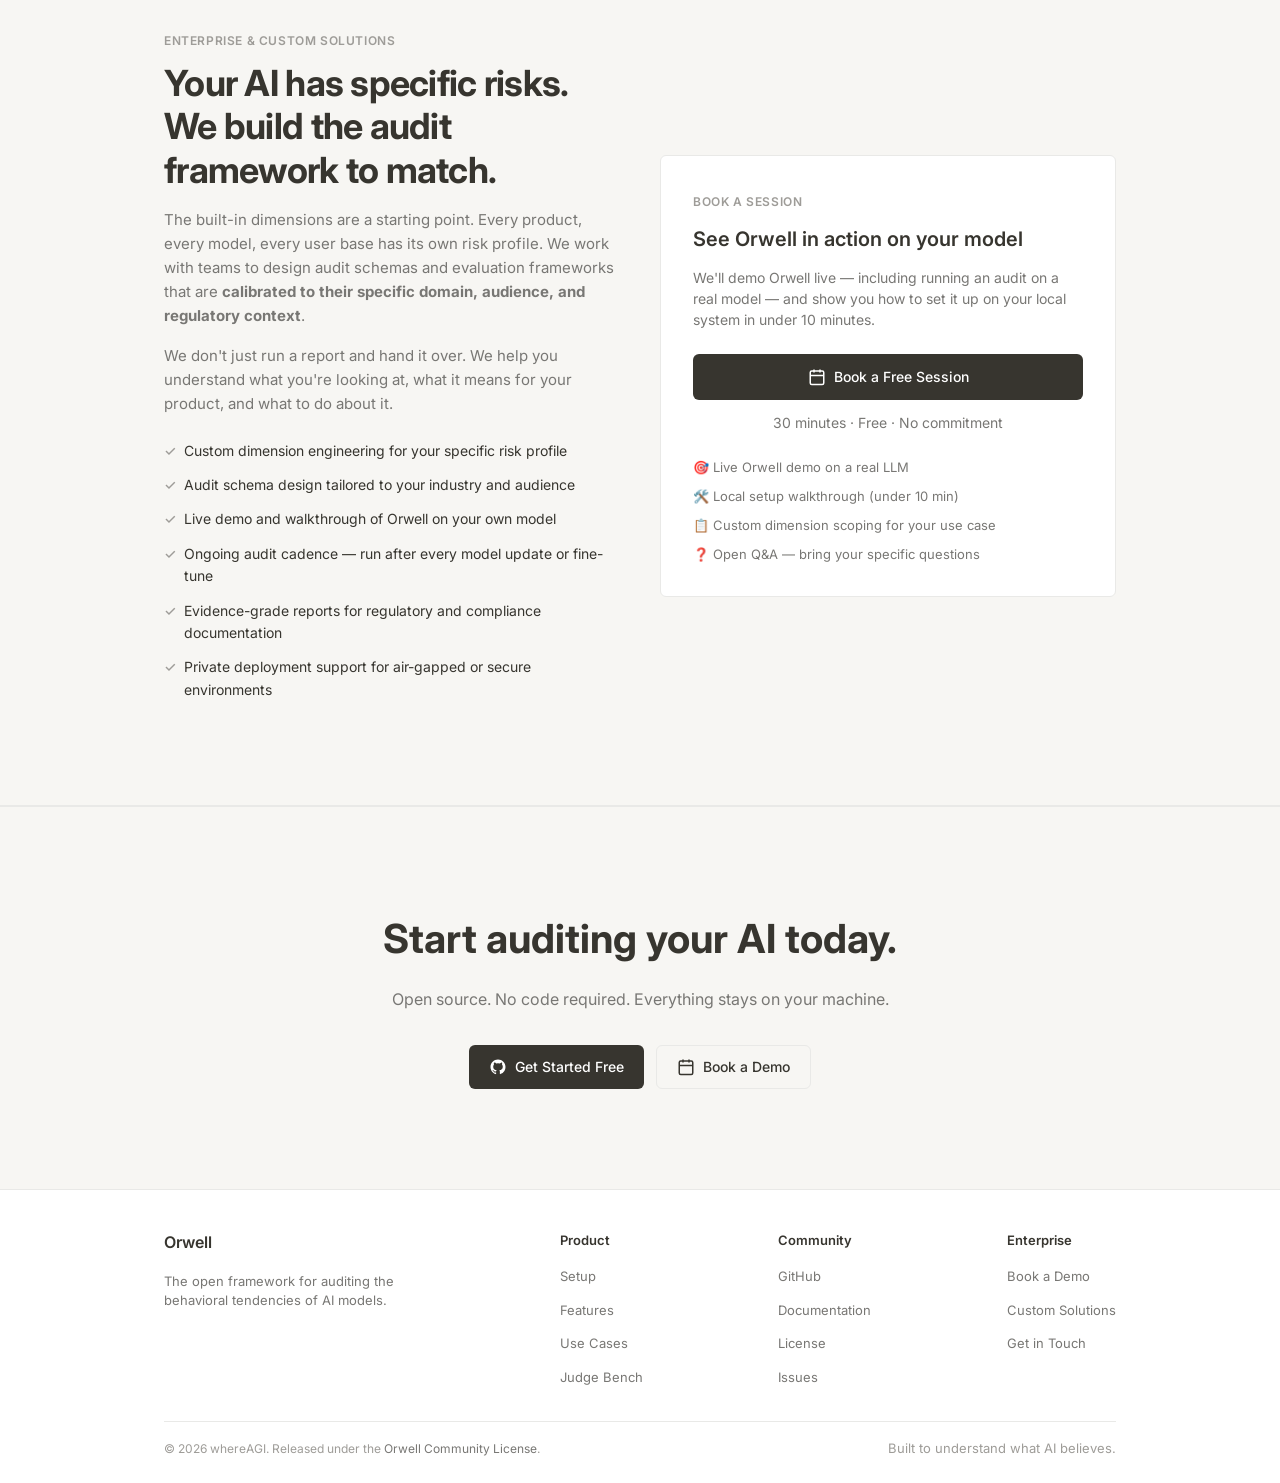
==== commit 61e420a9: "feat(homepage): replace YouTube iframe with custom video player Replace the embedded YouTube iframe " ====
--- a/index.html
+++ b/index.html
@@ -189,7 +189,63 @@
       align-items: center;
       justify-content: center;
     }
-    .hero-screenshot img { width: 100%; display: block; }
+    .hero-video-link {
+      position: relative;
+      width: 100%;
+      height: 100%;
+      display: block;
+      text-decoration: none;
+      color: inherit;
+      cursor: pointer;
+      border: 0;
+      background: transparent;
+      padding: 0;
+    }
+    .hero-video-thumb {
+      width: 100%;
+      height: 100%;
+      object-fit: cover;
+      display: block;
+    }
+    .hero-video-overlay {
+      position: absolute;
+      inset: 0;
+      display: flex;
+      align-items: center;
+      justify-content: center;
+      background: linear-gradient(to bottom, rgba(0,0,0,0.12), rgba(0,0,0,0.25));
+      transition: background 0.2s ease;
+    }
+    .hero-video-play {
+      width: 82px;
+      height: 82px;
+      min-width: 82px;
+      min-height: 82px;
+      border-radius: 50%;
+      display: flex;
+      align-items: center;
+      justify-content: center;
+      background: rgba(15, 15, 15, 0.78);
+      border: 1px solid rgba(255,255,255,0.45);
+      box-shadow: 0 8px 24px rgba(0,0,0,0.35);
+      transition: transform 0.2s ease, background 0.2s ease, border-color 0.2s ease;
+      backdrop-filter: blur(3px);
+    }
+    .hero-video-play svg {
+      width: 34px;
+      height: 34px;
+      fill: #fff;
+      margin-left: 4px;
+      display: block;
+    }
+    .hero-video-link:hover .hero-video-overlay {
+      background: linear-gradient(to bottom, rgba(0,0,0,0.08), rgba(0,0,0,0.2));
+    }
+    .hero-video-link:hover .hero-video-play {
+      transform: scale(1.06);
+      background: #ff2d20;
+      border-color: #ff2d20;
+    }
     .screenshot-placeholder {
       width: 100%;
       aspect-ratio: 16/9;
@@ -721,14 +777,14 @@
   </div>
 
   <div class="hero-screenshot">
-    <iframe style="width: 100%; height: 100%; border: none;"
-            src="https://www.youtube.com/embed/nU-T3Trr-U0"
-            srcdoc="<style>*{padding:0;margin:0;overflow:hidden}html,body{height:100%}img,span{position:absolute;width:100%;top:0;bottom:0;margin:auto;object-fit:cover;min-height:100%;}span{height:1.5em;text-align:center;font:48px/1.5 sans-serif;color:white;text-shadow:0 0 0.5em black;background:rgba(0,0,0,0.6);width:80px;height:80px;line-height:80px;border-radius:50%;left:50%;top:50%;transform:translate(-50%,-50%);transition:all 0.2s}a:hover span{background:rgba(255,0,0,0.9); transform:translate(-50%,-50%) scale(1.1);}</style><a href='https://www.youtube.com/embed/nU-T3Trr-U0?autoplay=1'><img src='https://img.youtube.com/vi/nU-T3Trr-U0/maxresdefault.jpg' alt='Orwell Video'><span>▶</span></a>"
-            frameborder="0"
-            allow="accelerometer; autoplay; clipboard-write; encrypted-media; gyroscope; picture-in-picture"
-            allowfullscreen
-            title="Uncovering Hidden AI Bias with Orwell (No-Code LLM Auditing)">
-    </iframe>
+    <button class="hero-video-link" type="button" onclick="playHeroVideo(this)" aria-label="Play Orwell video">
+      <img class="hero-video-thumb" src="static/video_thumbnail.png" alt="Uncovering Hidden AI Bias with Orwell video thumbnail" onerror="this.style.display='none'; this.nextElementSibling.style.display='flex';" />
+      <span class="hero-video-overlay" aria-hidden="true">
+        <span class="hero-video-play">
+          <svg viewBox="0 0 24 24"><path d="M8 5v14l11-7z"></path></svg>
+        </span>
+      </span>
+    </button>
   </div>
 </section>
 
@@ -1412,6 +1468,20 @@
 </footer>
 
 <script>
+  function playHeroVideo(el) {
+    const container = el.closest('.hero-screenshot');
+    if (!container) return;
+    const iframe = document.createElement('iframe');
+    iframe.style.width = '100%';
+    iframe.style.height = '100%';
+    iframe.style.border = 'none';
+    iframe.src = 'https://www.youtube-nocookie.com/embed/nU-T3Trr-U0?autoplay=1&rel=0&modestbranding=1&playsinline=1';
+    iframe.title = 'Uncovering Hidden AI Bias with Orwell (No-Code LLM Auditing)';
+    iframe.allow = 'accelerometer; autoplay; clipboard-write; encrypted-media; gyroscope; picture-in-picture; web-share';
+    iframe.allowFullscreen = true;
+    container.replaceChildren(iframe);
+  }
+
   // Tab switching
   function switchTab(btn, panelId) {
     const wrapper = btn.parentElement.nextElementSibling; // tab-panels wrapper
